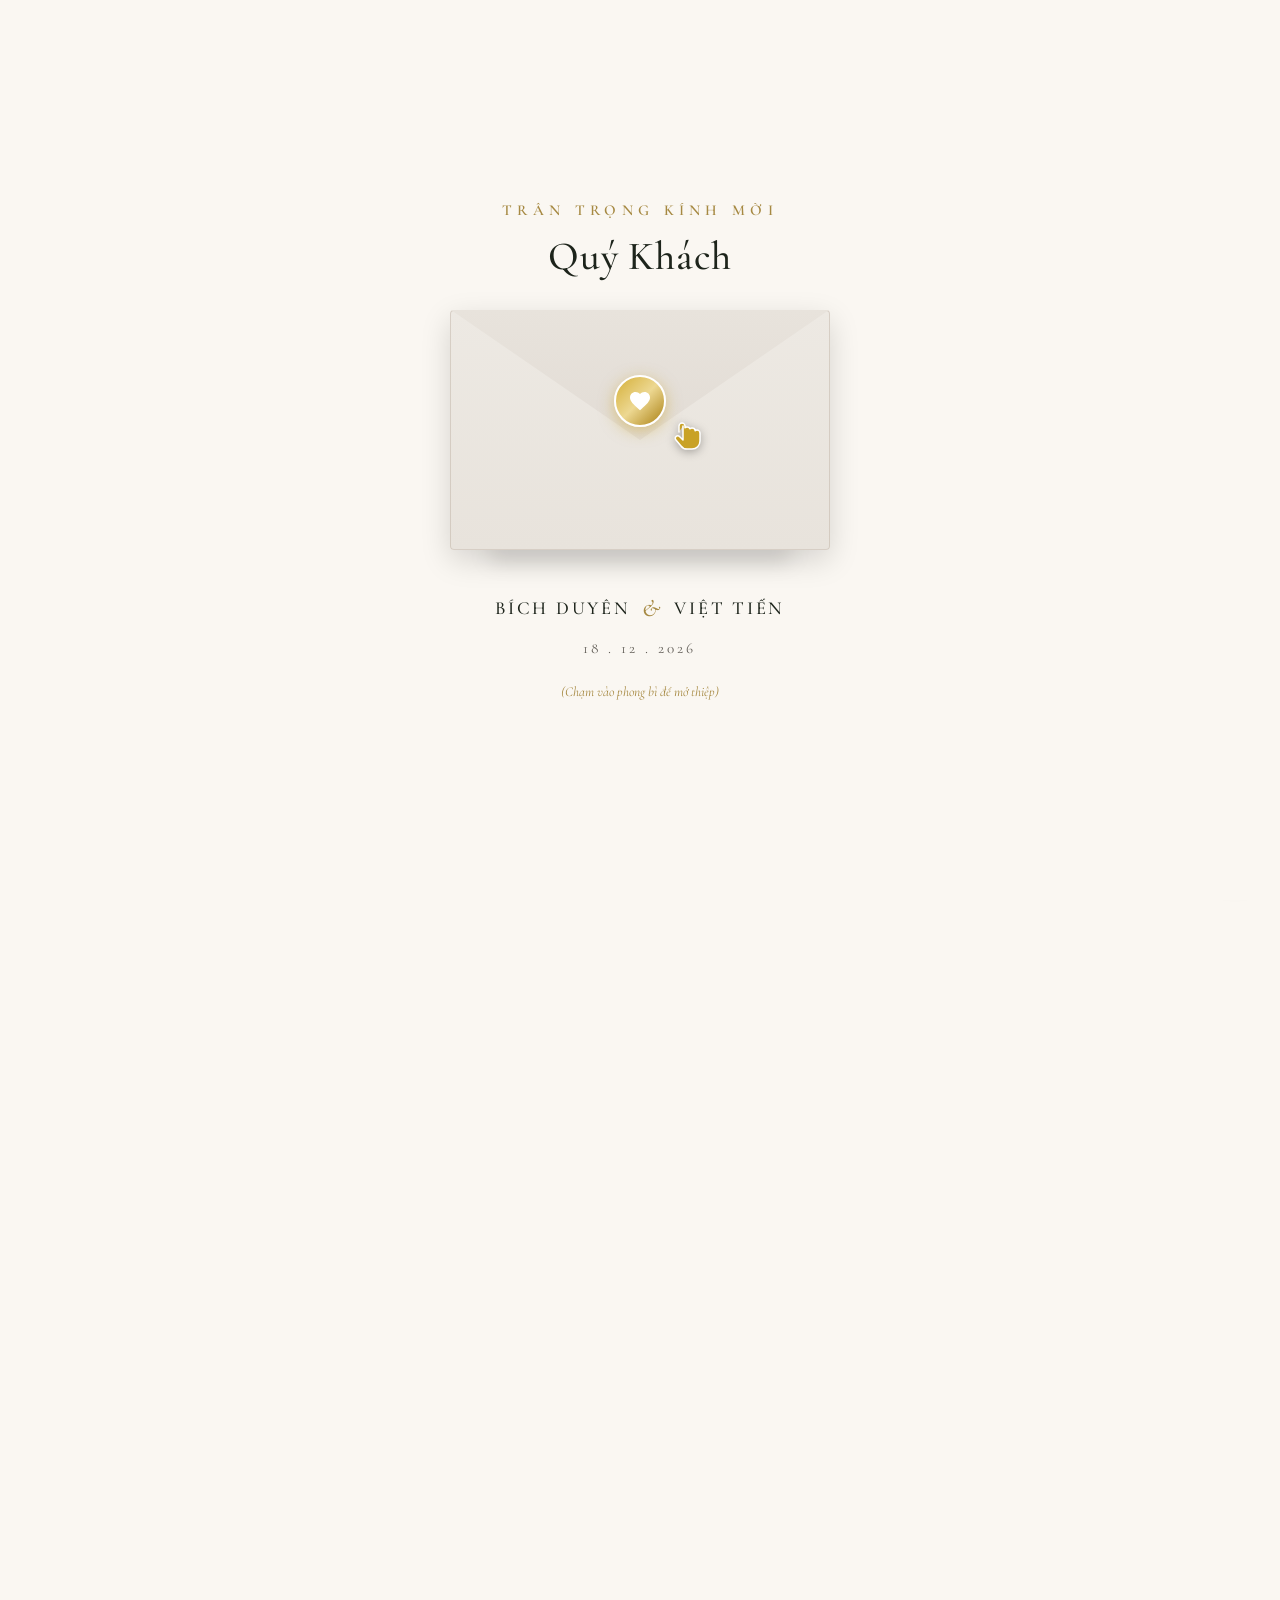
==== index.html @ edbcb8e2 "update info" ====
<!DOCTYPE html>
<html lang="vi">
<head>
  <meta charset="UTF-8" />
  <meta name="viewport" content="width=device-width, initial-scale=1.0, maximum-scale=5.0" />
  <title>Bích Duyên &amp; Việt Tiến - Lễ Thành Hôn</title>
  <meta name="description" content="Trân trọng kính mời quý khách đến chung vui cùng gia đình chúng tôi tại Lễ Thành Hôn của Bích Duyên & Việt Tiến." />
  
  <!-- Open Graph / Facebook / Zalo -->
  <meta property="og:type" content="website" />
  <meta property="og:url" content="https://www.thiep-cuoi-tien-duyen.site/" />
  <meta property="og:title" content="Bích Duyên &amp; Việt Tiến - Lễ Thành Hôn" />
  <meta property="og:description" content="Trân trọng kính mời quý khách đến chung vui cùng Bích Duyên & Việt Tiến vào ngày 18.12.2026 tại Phước Long, Đồng Nai." />
  <meta property="og:image" content="https://www.thiep-cuoi-tien-duyen.site/image/og-share.jpg?v=3" />
  <meta property="og:image:secure_url" content="https://www.thiep-cuoi-tien-duyen.site/image/og-share.jpg?v=3" />
  <meta property="og:image:width" content="1200" />
  <meta property="og:image:height" content="630" />
  <meta property="og:image:alt" content="Bích Duyên &amp; Việt Tiến" />

  <!-- Twitter Card -->
  <meta name="twitter:card" content="summary_large_image" />
  <meta name="twitter:title" content="Bích Duyên &amp; Việt Tiến - Lễ Thành Hôn" />
  <meta name="twitter:description" content="Trân trọng kính mời quý khách đến chung vui cùng Bích Duyên & Việt Tiến vào ngày 18.12.2026 tại Phước Long, Đồng Nai." />
  <meta name="twitter:image" content="https://www.thiep-cuoi-tien-duyen.site/image/og-share.jpg?v=3" />

  <!-- Favicon -->
  <link rel="icon" href="data:image/svg+xml,<svg xmlns=%22http://www.w3.org/2000/svg%22 viewBox=%220 0 100 100%22><text y=%22.9em%22 font-size=%2290%22>💛</text></svg>" />

  <!-- CSS Stylesheets -->
  <link rel="stylesheet" href="css/style.css" />
  <link rel="stylesheet" href="css/animations.css" />

  <!-- Canvas Confetti Library for RSVP & Celebrations -->
  <script src="https://cdn.jsdelivr.net/npm/canvas-confetti@1.9.3/dist/confetti.browser.min.js"></script>
</head>
<body class="envelope-locked">

  <!-- HIỆU ỨNG CÁNH HOA & ÁNH KIM RƠI -->
  <canvas id="petals-canvas"></canvas>

  <!-- =========================================================================
       1. MÀN HÌNH MỞ PHONG BÌ 3D (COVER-1 ENVELOPE OPENING OVERLAY)
       ========================================================================= -->
  <div id="envelope-overlay" class="envelope-overlay">
    <div class="envelope-header reveal-item is-revealed">
      <p class="envelope-greeting-tag">TRÂN TRỌNG KÍNH MỜI</p>
      <h1 id="envelope-guest-name" class="envelope-guest-name">bạn Minh Hiếu</h1>
    </div>

    <!-- Bao thư 3D với hiệu ứng lật nắp -->
    <div id="envelope-wrapper" class="envelope-wrapper envelope-container" title="Bấm để mở thiệp">
      <div class="envelope-shadow"></div>
      
      <div class="envelope-box">
        <!-- Nắp phong bì 3D Flap -->
        <div class="envelope-flap-top"></div>
        
        <!-- Con dấu sáp vàng -->
        <div class="envelope-seal">
          <svg viewBox="0 0 24 24">
            <path d="M12 21.35l-1.45-1.32C5.4 15.36 2 12.28 2 8.5 2 5.42 4.42 3 7.5 3c1.74 0 3.41.81 4.5 2.09C13.09 3.81 14.76 3 16.5 3 19.58 3 22 5.42 22 8.5c0 3.78-3.4 6.86-8.55 11.54L12 21.35z"/>
          </svg>
        </div>

        <!-- Bàn tay chỉ dẫn nhấp nháy thu hút bấm mở -->
        <div class="envelope-hand-pointer animate-hand-tap">
          <svg viewBox="0 0 36 36">
            <path d="M13 10V24L9.5 20.5C8.5 19.5 7 19.5 6 20.5C5 21.5 5 23 6 24L11 30C12 31.5 14 33 17 33H22C26.5 33 30 29.5 30 25V17C30 15.5 28.5 14 27 14C26.3 14 25.7 14.3 25.2 14.7C25.1 13.2 23.7 12 22 12C21.2 12 20.5 12.3 20 12.8C19.5 11.8 18.3 11 17 11C16.2 11 15.5 11.3 15 11.8V10C15 8.5 13.5 7 12 7C10.5 7 9 8.5 9 10V16" fill="#c9a227" stroke="#ffffff" stroke-width="1.5" stroke-linecap="round" stroke-linejoin="round"/>
          </svg>
        </div>
      </div>
    </div>

    <div class="envelope-footer reveal-item is-revealed delay-200">
      <div class="envelope-couple-names">
        <span>BÍCH DUYÊN</span>
        <span class="ampersand">&amp;</span>
        <span>VIỆT TIẾN</span>
      </div>
      <div class="envelope-date-box">18 . 12 . 2026</div>
      <p class="envelope-hint-text">(Chạm vào phong bì để mở thiệp)</p>
    </div>
  </div>

  <!-- =========================================================================
       2. THANH ĐIỀU HƯỚNG (NAVIGATION BAR)
       ========================================================================= -->
  <header id="site-header" class="site-header">
    <div class="container nav-container">
      <a href="#" class="nav-logo">D &amp; T</a>
      <ul class="nav-links">
        <li><a href="#story">Câu chuyện</a></li>
        <li><a href="#couple">Cặp đôi</a></li>
        <li><a href="#venues">Lịch trình</a></li>
        <li><a href="#gallery">Album ảnh</a></li>
        <li><a href="#wishes">Gửi lời chúc</a></li>
      </ul>
      <!-- Nút 3 gạch ngang Hamburger trên Mobile -->
      <button id="mobile-menu-toggle" class="mobile-menu-toggle" aria-label="Mở menu">
        <span></span>
        <span></span>
        <span></span>
      </button>
    </div>
  </header>

  <!-- MENU ĐIỀU HƯỚNG TOÀN MÀN HÌNH CHO MOBILE (OFF-CANVAS DRAWER) -->
  <div id="mobile-menu-drawer" class="mobile-menu-drawer">
    <button id="mobile-menu-close" class="mobile-menu-close" aria-label="Đóng menu" onclick="App.closeMobileMenu()">&times;</button>
    <div class="mobile-menu-content">
      <ul class="mobile-menu-nav">
        <li><a href="#story" class="mobile-menu-link" onclick="App.closeMobileMenu()">Câu chuyện</a></li>
        <li><a href="#venues" class="mobile-menu-link" onclick="App.closeMobileMenu()">Lịch trình</a></li>
        <li><a href="#gallery" class="mobile-menu-link" onclick="App.closeMobileMenu()">Album</a></li>
        <li><a href="#wishes" class="mobile-menu-link" onclick="App.closeMobileMenu()">Gửi lời chúc</a></li>
      </ul>
    </div>
  </div>

  <!-- =========================================================================
       3. HERO BANNER (ẢNH BÌA & THÔNG TIN CHÍNH)
       ========================================================================= -->
  <section class="hero-section" style="background-image: url('image/wedding-05.jpg');">
    <div class="hero-overlay"></div>
    <div class="hero-content reveal-item">
      <p class="hero-tagline">CHÚNG TÔI SẼ KẾT HÔN</p>
      <h1 class="hero-couple-name">
        <span class="hero-bride-name">Bích Duyên</span>
        <span class="hero-groom-name"><span class="hero-amp">&amp;</span> Việt Tiến</span>
      </h1>
      <div class="hero-divider-line"></div>
      <div class="hero-wedding-date">18.12.2026</div>
      <p class="hero-location">PHƯỚC LONG, ĐỒNG NAI</p>
      
      <a href="#calendar" class="hero-scroll-btn">
        <span>Cuộn xuống</span>
        <svg width="24" height="24" viewBox="0 0 24 24" fill="none" stroke="currentColor" stroke-width="2">
          <polyline points="6 9 12 15 18 9"></polyline>
        </svg>
      </a>
    </div>
  </section>

  <!-- =========================================================================
       4. SAVE THE DATE & LỊCH CƯỚI (CALENDAR)
       ========================================================================= -->
  <section id="calendar" class="calendar-section section-padding">
    <div class="container">
      <div class="reveal-item">
        <span class="section-tag">SAVE OUR DATE</span>
        <h2 class="section-title">Tháng 12 / 2026</h2>
      </div>

      <div class="calendar-card reveal-item delay-100">
        <div class="calendar-month-header">Tháng Mười Hai 2026</div>
        
        <div class="calendar-grid">
          <div class="calendar-day-head">T2</div>
          <div class="calendar-day-head">T3</div>
          <div class="calendar-day-head">T4</div>
          <div class="calendar-day-head">T5</div>
          <div class="calendar-day-head">T6</div>
          <div class="calendar-day-head">T7</div>
          <div class="calendar-day-head">CN</div>

          <!-- Tháng 12/2026 bắt đầu từ Thứ 3 (offset 1 ngày trống) -->
          <div class="calendar-day empty"></div>
          <div class="calendar-day">1</div>
          <div class="calendar-day">2</div>
          <div class="calendar-day">3</div>
          <div class="calendar-day">4</div>
          <div class="calendar-day">5</div>
          <div class="calendar-day">6</div>

          <div class="calendar-day">7</div>
          <div class="calendar-day">8</div>
          <div class="calendar-day">9</div>
          <div class="calendar-day">10</div>
          <div class="calendar-day">11</div>
          <div class="calendar-day">12</div>
          <div class="calendar-day">13</div>

          <div class="calendar-day">14</div>
          <div class="calendar-day">15</div>
          <div class="calendar-day">16</div>
          <div class="calendar-day">17</div>
          <!-- Ngày 18: Ngày cưới trọng đại -->
          <div class="calendar-day wedding-day">18</div>
          <div class="calendar-day">19</div>
          <div class="calendar-day">20</div>

          <div class="calendar-day">21</div>
          <div class="calendar-day">22</div>
          <div class="calendar-day">23</div>
          <div class="calendar-day">24</div>
          <div class="calendar-day">25</div>
          <div class="calendar-day">26</div>
          <div class="calendar-day">27</div>

          <div class="calendar-day">28</div>
          <div class="calendar-day">29</div>
          <div class="calendar-day">30</div>
          <div class="calendar-day">31</div>
          <div class="calendar-day empty"></div>
          <div class="calendar-day empty"></div>
          <div class="calendar-day empty"></div>
        </div>

        <button id="btn-add-calendar" class="btn-add-calendar">
          <svg width="18" height="18" viewBox="0 0 24 24" fill="none" stroke="currentColor" stroke-width="2">
            <rect x="3" y="4" width="18" height="18" rx="2" ry="2"></rect>
            <line x1="16" y1="2" x2="16" y2="6"></line>
            <line x1="8" y1="2" x2="8" y2="6"></line>
            <line x1="3" y1="10" x2="21" y2="10"></line>
            <line x1="12" y1="14" x2="12" y2="18"></line>
            <line x1="10" y1="16" x2="14" y2="16"></line>
          </svg>
          Thêm vào Google Calendar
        </button>
      </div>
    </div>
  </section>

  <!-- =========================================================================
       5. HÀNH TRÌNH TÌNH YÊU (LOVE STORY)
       ========================================================================= -->
  <section id="story" class="story-section section-padding">
    <div class="container">
      <div class="reveal-item" style="text-align: center; margin-bottom: 3.5rem;">
        <span class="section-tag">CÂU CHUYỆN CỦA CHÚNG TÔI</span>
        <h2 class="section-title">Hành Trình Tình Yêu</h2>
      </div>

      <div class="story-grid">
        <div class="story-image-wrap reveal-item">
          <img decoding="async" src="image/wedding-03.jpg" alt="Hành trình tình yêu" loading="lazy" />
          <div class="story-border-decor"></div>
        </div>

        <div class="timeline-list reveal-item delay-200">
          <div class="timeline-item">
            <div class="timeline-year">2021</div>
            <h3 class="timeline-title">Lần Đầu Gặp Gỡ</h3>
            <p class="timeline-desc">Định mệnh đã đưa chúng mình gặp nhau vào một ngày thu đẹp trời. Ánh mắt đầu tiên ấy đã trở thành khởi đầu cho một hành trình kỳ diệu.</p>
          </div>

          <div class="timeline-item">
            <div class="timeline-year">2023</div>
            <h3 class="timeline-title">Lời Tỏ Tình</h3>
            <p class="timeline-desc">Sau những ngày tháng cùng sẻ chia bao niềm vui nỗi buồn, cái nắm tay ngập ngừng dưới ánh hoàng hôn đã gắn kết hai trái tim thành một.</p>
          </div>

          <div class="timeline-item">
            <div class="timeline-year">2025</div>
            <h3 class="timeline-title">Lời Cầu Hôn</h3>
            <p class="timeline-desc">Khoảnh khắc chiếc nhẫn trao tay cùng lời hứa đồng hành trọn đời. Chúng mình đã sẵn sàng cho chương mới tuyệt vời nhất.</p>
          </div>
        </div>
      </div>
    </div>
  </section>

  <!-- =========================================================================
       6. ĐÔI NÉT VỀ CHÚNG TÔI (COUPLE PROFILE & THÔNG TIN HAI HỌ)
       ========================================================================= -->
  <section id="couple" class="couple-section section-padding">
    <div class="container">
      <div class="reveal-item" style="margin-bottom: 2.5rem;">
        <span class="section-tag">THÔNG TIN THÀNH HÔN</span>
        <h2 class="section-title">Hai Bên Gia Đình &amp; Cặp Đôi</h2>
      </div>

      <!-- KHUNG THÔNG TIN HAI BÊN GIA ĐÌNH (NHÀ GÁI & NHÀ TRAI) -->
      <div class="family-heritage-card reveal-item">
        <div class="family-badge-header">THÔNG TIN ĐẶT THIỆP CƯỚI BÊN NHÀ GÁI</div>

        <div class="family-grid">
          <!-- NHÀ GÁI -->
          <div class="family-column">
            <h4 class="family-side-title">NHÀ GÁI</h4>
            <div class="family-parents">
              <p><strong class="label">ÔNG :</strong> <span class="parent-name">Phêrô Nguyễn Tri Quân</span></p>
              <p><strong class="label">BÀ :</strong> <span class="parent-name">Phan Thị Mỹ</span></p>
            </div>
            <div class="family-address">
              <strong>ĐC:</strong> Tổ 2, Khu Phố 3, Long Thủy, Phước Long, Đồng Nai
            </div>
          </div>

          <!-- PHÂN CÁCH TRUNG TÂM -->
          <div class="family-divider-col">
            <span class="family-icon">⚜️</span>
            <div class="family-line-v"></div>
          </div>

          <!-- NHÀ TRAI -->
          <div class="family-column">
            <h4 class="family-side-title">NHÀ TRAI</h4>
            <div class="family-parents">
              <p><strong class="label">ÔNG :</strong> <span class="parent-name">Phêrô Lê Quốc Việt</span></p>
              <p><strong class="label">BÀ :</strong> <span class="parent-name">Maria Lê Thị Bích Ngọc</span></p>
            </div>
            <div class="family-address">
              <strong>ĐC:</strong> 281 Quốc Lộ 57B, Lộc Thuận, Vĩnh Long
            </div>
          </div>
        </div>

        <!-- DÒNG THÔNG BÁO BÁO TIN LỄ VU QUY -->
        <div class="family-notice-banner">
          Trân trọng báo tin lễ <strong>Vu Quy</strong> của con chúng tôi:
        </div>
      </div>

      <!-- DANH TÍNH CÔ DÂU & CHÚ RỂ -->
      <div class="couple-grid">
        <!-- Cô dâu -->
        <div class="couple-card reveal-item">
          <div class="couple-avatar-wrap">
            <img decoding="async" src="image/wedding-02.jpg" alt="Cô dâu Isave Nguyễn Thị Bích Duyên" loading="lazy" />
          </div>
          <div class="couple-role-tag">TÊN CÔ DÂU</div>
          <h3 class="couple-name">ISAVE NGUYỄN THỊ BÍCH DUYÊN</h3>
          <div class="couple-rank">Trưởng Nữ</div>
          <div class="couple-parents">
            <p>Ái nữ của Ông <strong>Phêrô Nguyễn Tri Quân</strong></p>
            <p>và Bà <strong>Phan Thị Mỹ</strong></p>
          </div>
        </div>

        <!-- Chú rể -->
        <div class="couple-card reveal-item delay-200">
          <div class="couple-avatar-wrap">
            <img decoding="async" src="image/wedding-01.jpg" alt="Chú rể Antôn Lê Việt Tiến" loading="lazy" />
          </div>
          <div class="couple-role-tag">TÊN CHÚ RỂ</div>
          <h3 class="couple-name">ANTÔN LÊ VIỆT TIẾN</h3>
          <div class="couple-rank">Thứ Nam</div>
          <div class="couple-parents">
            <p>Quý nam của Ông <strong>Phêrô Lê Quốc Việt</strong></p>
            <p>và Bà <strong>Maria Lê Thị Bích Ngọc</strong></p>
          </div>
        </div>
      </div>

      <!-- Đường kẻ chia đôi với biểu tượng trái tim -->
      <div class="couple-bottom-divider reveal-item delay-300">
        <div class="divider-line"></div>
        <span class="divider-heart">💛</span>
        <div class="divider-line"></div>
      </div>
    </div>
  </section>

  <!-- =========================================================================
       7. LỊCH TRÌNH SỰ KIỆN & ĐỊA ĐIỂM (VENUES)
       ========================================================================= -->
  <section id="venues" class="venues-section section-padding">
    <div class="container">
      <div class="reveal-item" style="text-align: center; margin-bottom: 3.5rem;">
        <span class="section-tag">LỊCH TRÌNH</span>
        <h2 class="section-title">Ngày Trọng Đại</h2>
      </div>

      <div class="venues-grid">
        <!-- Sự kiện 1: Lễ Vu Quy -->
        <div class="venue-card reveal-item">
          <div class="venue-image-wrap">
            <img decoding="async" src="image/wedding-04.jpg" alt="Lễ Vu Quy" loading="lazy" />
            <div class="venue-icon-badge">🏠</div>
          </div>
          <div class="venue-content">
            <h3 class="venue-title">Lễ Vu Quy</h3>
            <div class="venue-detail-item">
              <span class="icon">⏰</span>
              <div>
                <strong>Thời gian:</strong> 09:00 - 10:30 (18.12.2026)
              </div>
            </div>
            <div class="venue-detail-item">
              <span class="icon">📍</span>
              <div>
                <strong>Địa điểm:</strong> Tư gia Nhà Gái
                <p class="text-muted" style="font-size: 0.85rem; margin-top: 2px;">Tổ 2, Khu Phố 3, Long Thủy, Phước Long, Đồng Nai</p>
              </div>
            </div>
            <a href="https://maps.google.com/?q=Long+Th%E1%BB%A7y%2C+Ph%C6%B0%E1%BB%9Bc+Long%2C+%C4%90%E1%BB%93ng+Nai" target="_blank" rel="noopener noreferrer" class="btn-map">
              <svg width="18" height="18" viewBox="0 0 24 24" fill="none" stroke="currentColor" stroke-width="2">
                <polygon points="1 6 1 22 8 18 16 22 23 18 23 2 16 6 8 2 1 6"></polygon>
                <line x1="8" y1="2" x2="8" y2="18"></line>
                <line x1="16" y1="6" x2="16" y2="22"></line>
              </svg>
              Xem Chỉ Đường Google Maps
            </a>
          </div>
        </div>

        <!-- Sự kiện 2: Tiệc Cưới -->
        <div class="venue-card reveal-item delay-200">
          <div class="venue-image-wrap">
            <img decoding="async" src="image/wedding-05.jpg" alt="Tiệc Cưới" loading="lazy" />
            <div class="venue-icon-badge">💒</div>
          </div>
          <div class="venue-content">
            <h3 class="venue-title">Tiệc Cưới</h3>
            <div class="venue-detail-item">
              <span class="icon">⏰</span>
              <div>
                <strong>Thời gian:</strong> 11:00 - 14:00 (18.12.2026)
              </div>
            </div>
            <div class="venue-detail-item">
              <span class="icon">📍</span>
              <div>
                <strong>Địa điểm:</strong> Trung Tâm Tiệc Cưới
                <p class="text-muted" style="font-size: 0.85rem; margin-top: 2px;">Phước Long, Đồng Nai</p>
              </div>
            </div>
            <a href="https://maps.google.com/?q=Ph%C6%B0%E1%BB%9Bc+Long%2C+%C4%90%E1%BB%93ng+Nai" target="_blank" rel="noopener noreferrer" class="btn-map">
              <svg width="18" height="18" viewBox="0 0 24 24" fill="none" stroke="currentColor" stroke-width="2">
                <polygon points="1 6 1 22 8 18 16 22 23 18 23 2 16 6 8 2 1 6"></polygon>
                <line x1="8" y1="2" x2="8" y2="18"></line>
                <line x1="16" y1="6" x2="16" y2="22"></line>
              </svg>
              Xem Chỉ Đường Google Maps
            </a>
          </div>
        </div>
      </div>

      <!-- Dress Code -->
      <div class="dress-code-box reveal-item">
        <span class="section-tag">DRESS CODE</span>
        <h4 style="font-family: var(--font-serif); font-size: 1.25rem; margin-bottom: 0.5rem;">Trang Phục Gợi Ý</h4>
        <p class="text-secondary" style="font-size: 0.9rem;">Khách mời vui lòng mặc trang phục theo tông màu để bức ảnh kỷ niệm thêm phần hài hòa.</p>
        <div class="dress-colors-wrap">
          <div class="dress-color-item">
            <div class="color-circle bordered" style="background-color: #ffffff;"></div>
            <span class="color-label">Trắng</span>
          </div>
          <div class="dress-color-item">
            <div class="color-circle" style="background-color: #77DD77;"></div>
            <span class="color-label">Xanh Sage</span>
          </div>
          <div class="dress-color-item">
            <div class="color-circle" style="background-color: #f3e8dc;"></div>
            <span class="color-label">Be Nhạt</span>
          </div>
        </div>
      </div>
    </div>
  </section>

  <!-- =========================================================================
       8. ALBUM ẢNH CƯỚI (LOOKBOOK EDITORIAL GALLERY & LIGHTBOX)
       ========================================================================= -->
  <section id="gallery" class="gallery-section section-padding">
    <div class="container">
      <div class="reveal-item" style="margin-bottom: 2rem;">
        <span class="section-tag">KHOẢNH KHẮC NGỌT NGÀO</span>
        <h2 class="section-title">Album Ảnh Cưới</h2>
      </div>

      <!-- KHUNG ẢNH LỚN TỰ CHUYỂN CẢNH (HERO LANDSCAPE CAROUSEL) -->
      <div class="gallery-hero-carousel reveal-item" onclick="GalleryController.openLightbox(0)" title="Bấm để xem ảnh phóng to toàn màn hình">
        <div class="carousel-slide active">
          <img decoding="async" src="image/wedding-05.jpg" alt="Khoảnh khắc hạnh phúc" />
          <div class="carousel-overlay"></div>
        </div>
        <div class="carousel-slide">
          <img decoding="async" src="image/wedding-10.jpg" alt="Ngoại cảnh lãng mạn 2" />
          <div class="carousel-overlay"></div>
        </div>
        <div class="carousel-slide">
          <img decoding="async" src="image/wedding-11.jpg" alt="Hoàng hôn lãng mạn" />
          <div class="carousel-overlay"></div>
        </div>
        <div class="carousel-slide">
          <img decoding="async" src="image/wedding-12.jpg" alt="Chặng đường chung bước" />
          <div class="carousel-overlay"></div>
        </div>
        <div class="carousel-slide">
          <img decoding="async" src="image/wedding-13.jpg" alt="Ánh nắng ban mai" />
          <div class="carousel-overlay"></div>
        </div>

        <div id="carousel-dots" class="carousel-dots"></div>
        <div class="carousel-badge">
          <svg width="14" height="14" viewBox="0 0 24 24" fill="none" stroke="currentColor" stroke-width="2">
            <circle cx="11" cy="11" r="8"></circle>
            <line x1="21" y1="21" x2="16.65" y2="16.65"></line>
            <line x1="11" y1="8" x2="11" y2="14"></line>
            <line x1="8" y1="11" x2="14" y2="11"></line>
          </svg>
          <span>Xem Toàn Màn Hình</span>
        </div>
      </div>

      <!-- LƯỚI ẢNH CHÂN DUNG NGHỆ THUẬT (PORTRAIT GRID) -->
      <div id="gallery-grid" class="gallery-grid">
        <div class="gallery-item reveal-item is-revealed" onclick="GalleryController.openLightbox(0)">
          <img decoding="async" src="image/wedding-05.jpg" alt="Cùng nhìn về tương lai" loading="lazy" />
          <div class="gallery-item-overlay"><div class="gallery-zoom-icon"><svg width="20" height="20" viewBox="0 0 24 24" fill="none" stroke="currentColor" stroke-width="2"><circle cx="11" cy="11" r="8"></circle><line x1="21" y1="21" x2="16.65" y2="16.65"></line><line x1="11" y1="8" x2="11" y2="14"></line><line x1="8" y1="11" x2="14" y2="11"></line></svg></div></div>
        </div>
        <div class="gallery-item reveal-item is-revealed" onclick="GalleryController.openLightbox(1)">
          <img decoding="async" src="image/wedding-02.jpg" alt="Ánh mắt trao nhau" loading="lazy" />
          <div class="gallery-item-overlay"><div class="gallery-zoom-icon"><svg width="20" height="20" viewBox="0 0 24 24" fill="none" stroke="currentColor" stroke-width="2"><circle cx="11" cy="11" r="8"></circle><line x1="21" y1="21" x2="16.65" y2="16.65"></line><line x1="11" y1="8" x2="11" y2="14"></line><line x1="8" y1="11" x2="14" y2="11"></line></svg></div></div>
        </div>
        <div class="gallery-item reveal-item is-revealed" onclick="GalleryController.openLightbox(2)">
          <img decoding="async" src="image/wedding-03.jpg" alt="Tình yêu thuần khiết" loading="lazy" />
          <div class="gallery-item-overlay"><div class="gallery-zoom-icon"><svg width="20" height="20" viewBox="0 0 24 24" fill="none" stroke="currentColor" stroke-width="2"><circle cx="11" cy="11" r="8"></circle><line x1="21" y1="21" x2="16.65" y2="16.65"></line><line x1="11" y1="8" x2="11" y2="14"></line><line x1="8" y1="11" x2="14" y2="11"></line></svg></div></div>
        </div>
        <div class="gallery-item reveal-item is-revealed" onclick="GalleryController.openLightbox(3)">
          <img decoding="async" src="image/wedding-04.jpg" alt="Bên nhau bình yên" loading="lazy" />
          <div class="gallery-item-overlay"><div class="gallery-zoom-icon"><svg width="20" height="20" viewBox="0 0 24 24" fill="none" stroke="currentColor" stroke-width="2"><circle cx="11" cy="11" r="8"></circle><line x1="21" y1="21" x2="16.65" y2="16.65"></line><line x1="11" y1="8" x2="11" y2="14"></line><line x1="8" y1="11" x2="14" y2="11"></line></svg></div></div>
        </div>
        <div class="gallery-item reveal-item is-revealed" onclick="GalleryController.openLightbox(4)">
          <img decoding="async" src="image/wedding-01.jpg" alt="Nụ cười rạng rỡ" loading="lazy" />
          <div class="gallery-item-overlay"><div class="gallery-zoom-icon"><svg width="20" height="20" viewBox="0 0 24 24" fill="none" stroke="currentColor" stroke-width="2"><circle cx="11" cy="11" r="8"></circle><line x1="21" y1="21" x2="16.65" y2="16.65"></line><line x1="11" y1="8" x2="11" y2="14"></line><line x1="8" y1="11" x2="14" y2="11"></line></svg></div></div>
        </div>
        <div class="gallery-item reveal-item is-revealed" onclick="GalleryController.openLightbox(5)">
          <img decoding="async" src="image/wedding-06.jpg" alt="Khoảnh khắc hạnh phúc" loading="lazy" />
          <div class="gallery-item-overlay"><div class="gallery-zoom-icon"><svg width="20" height="20" viewBox="0 0 24 24" fill="none" stroke="currentColor" stroke-width="2"><circle cx="11" cy="11" r="8"></circle><line x1="21" y1="21" x2="16.65" y2="16.65"></line><line x1="11" y1="8" x2="11" y2="14"></line><line x1="8" y1="11" x2="14" y2="11"></line></svg></div></div>
        </div>
      </div>

      <!-- =========================================================================
           BỐ CỤC TẠP CHÍ FOREVER LOVE (MAGAZINE EDITORIAL COLLAGE)
           ========================================================================= -->
      <div class="magazine-collage-wrap reveal-item">
        <div class="magazine-grid-layout">
          <!-- Cột trái: FOREVER LOVE + 3 ảnh nghệ thuật + Trích dẫn -->
          <div class="magazine-left-col">
            <div class="magazine-subgrid">
              <!-- Nhánh 1: Title + 1 ảnh dọc -->
              <div style="display: flex; flex-direction: column; justify-content: flex-end;">
                <div class="forever-love-header">
                  <h3 class="forever-love-title">FOREVER LOVE</h3>
                </div>
                <div class="magazine-photo-tall" onclick="GalleryController.openLightbox(6)" title="Phóng to ảnh">
                  <img decoding="async" src="image/wedding-07.jpg" alt="Forever Love" loading="lazy" />
                </div>
              </div>

              <!-- Nhánh 2: 2 ảnh vuông xếp chồng -->
              <div class="magazine-stacked-col">
                <div class="magazine-photo-stacked" onclick="GalleryController.openLightbox(7)" title="Phóng to ảnh">
                  <img decoding="async" src="image/wedding-08.jpg" alt="Khoảnh khắc thanh lịch" loading="lazy" />
                </div>
                <div class="magazine-photo-stacked" onclick="GalleryController.openLightbox(8)" title="Phóng to ảnh">
                  <img decoding="async" src="image/wedding-09.jpg" alt="Khoảnh khắc ngọt ngào" loading="lazy" />
                </div>
              </div>
            </div>

            <!-- Câu trích dẫn tình yêu -->
            <p class="forever-love-quote">"It only takes a second to say I love you, but it will take a lifetime to show you how much"</p>
          </div>

          <!-- Cột phải: 1 ảnh lớn toàn cảnh -->
          <div class="magazine-hero-photo" onclick="GalleryController.openLightbox(13)" title="Phóng to ảnh">
            <img decoding="async" src="image/wedding-14.jpg" alt="Wedding Portrait" loading="lazy" />
          </div>
        </div>
      </div>

      <!-- =========================================================================
           KHUNG POSTER TẠP CHÍ (LOVE WHISPERS THROUGH THE LEAVES)
           ========================================================================= -->
      <div class="magazine-card-poster reveal-item delay-100">
        <div class="poster-photos-grid">
          <div class="poster-photo-item" onclick="GalleryController.openLightbox(14)">
            <img decoding="async" src="image/wedding-15.jpg" alt="Love Whispers 1" loading="lazy" />
          </div>
          <div class="poster-photo-item" onclick="GalleryController.openLightbox(15)">
            <img decoding="async" src="image/wedding-16.jpg" alt="Love Whispers 2" loading="lazy" />
          </div>
        </div>
        <div class="love-whispers-text">
          <h4 class="love-whispers-title">LOVE WHISPERS<br/>THROUGH THE LEAVES</h4>
          <p class="love-whispers-sub">In the quiet of the garden, love whispers through the leaves</p>
        </div>
      </div>

      <!-- NÚT XEM TẤT CẢ ALBUM ẢNH CƯỚI -->
      <div class="gallery-view-all-wrap reveal-item delay-100">
        <button type="button" id="btn-view-all-gallery" class="btn-view-all-gallery" onclick="GalleryController.openViewAllModal()" title="Xem trọn bộ album ảnh cưới">
          <svg width="20" height="20" viewBox="0 0 24 24" fill="none" stroke="currentColor" stroke-width="2">
            <rect x="3" y="3" width="18" height="18" rx="2" ry="2"></rect>
            <circle cx="8.5" cy="8.5" r="1.5"></circle>
            <polyline points="21 15 16 10 5 21"></polyline>
          </svg>
          <span>XEM TẤT CẢ (18 ẢNH)</span>
        </button>
      </div>
    </div>
  </section>

  <!-- MODAL XEM TẤT CẢ ẢNH CƯỚI (ALL PHOTOS GRID MODAL) -->
  <div id="gallery-all-modal" class="gallery-all-modal">
    <div class="gallery-all-header">
      <div class="gallery-all-title">Album Ảnh Cưới (18 Ảnh)</div>
      <button id="gallery-all-close" class="gallery-all-close" onclick="GalleryController.closeViewAllModal()" aria-label="Đóng">&times;</button>
    </div>
    <div class="gallery-all-body">
      <div id="gallery-all-grid" class="gallery-all-grid">
        <!-- Render động 18 ảnh cưới qua JS -->
      </div>
    </div>
  </div>

  <!-- TRÌNH XEM ẢNH TOÀN MÀN HÌNH (FULLSCREEN LIGHTBOX MODAL) -->
  <div id="lightbox-modal" class="lightbox-modal">
    <div id="lightbox-counter" class="lightbox-counter">( 1 / 18 )</div>
    <button id="lightbox-close" class="lightbox-btn lightbox-close" aria-label="Đóng">&times;</button>
    <button id="lightbox-prev" class="lightbox-btn lightbox-prev" aria-label="Ảnh trước">&#10094;</button>
    <button id="lightbox-next" class="lightbox-btn lightbox-next" aria-label="Ảnh sau">&#10095;</button>
    
    <div class="lightbox-img-wrap">
      <img decoding="async" id="lightbox-img" src="" alt="Phóng to ảnh cưới" />
      <div id="lightbox-caption" class="lightbox-caption"></div>
    </div>
  </div>

  <!-- =========================================================================
       10. NHẮN GỬI YÊU THƯƠNG & XÁC NHẬN THAM DỰ (WISHES & RSVP)
       ========================================================================= -->
  <section id="wishes" class="wishes-section section-padding">
    <div class="container">
      <div class="wishes-header reveal-item">
        <h2 class="section-title">Nhắn Gửi Yêu Thương</h2>
        <p class="wishes-subtitle">Mỗi lời chúc của Quý khách đều là niềm hạnh phúc cho gia đình chúng tôi.</p>
      </div>

      <!-- Khung Form Gửi Lời Chúc Chuẩn Mẫu -->
      <div class="wishes-unified-card reveal-item">
        <form id="wish-form">
          <!-- 1. Lời chúc kèm nút chèn biểu tượng cảm xúc Emoji -->
          <div class="form-group">
            <div class="form-label-row">
              <label for="wish-message" class="form-label" style="margin-bottom: 0;">Lời Chúc</label>
              <button type="button" id="emoji-picker-btn" class="emoji-toggle-btn" title="Chọn biểu tượng cảm xúc">
                <span>😊 Chèn icon</span>
                <svg width="12" height="12" viewBox="0 0 24 24" fill="none" stroke="currentColor" stroke-width="2.5"><polyline points="6 9 12 15 18 9"></polyline></svg>
              </button>
            </div>
            
            <div class="textarea-relative-wrap">
              <textarea id="wish-message" placeholder="Viết vài lời chúc thật dễ thương cho cô dâu, chú rể..." required></textarea>
            </div>

            <!-- Khay icon Emoji trượt mở thông minh (100% không tràn mép, chuẩn mọi thiết bị) -->
            <div id="emoji-popover" class="emoji-drawer">
              <div class="emoji-drawer-header">
                <span class="emoji-drawer-title">Biểu tượng chúc mừng cưới</span>
                <span class="emoji-drawer-hint">Chạm để chèn nhanh</span>
              </div>
              <div class="emoji-grid">
                <span class="emoji-item" title="Trái tim vàng">💛</span>
                <span class="emoji-item" title="Bó hoa">💐</span>
                <span class="emoji-item" title="Nâng ly chúc mừng">🥂</span>
                <span class="emoji-item" title="Pháo giấy">🎉</span>
                <span class="emoji-item" title="Nhẫn cưới">💍</span>
                <span class="emoji-item" title="Cô dâu">👰</span>
                <span class="emoji-item" title="Chú rể">🤵</span>
                <span class="emoji-item" title="Lấp lánh">✨</span>
                <span class="emoji-item" title="Thư tình">💌</span>
                <span class="emoji-item" title="Yêu thương">🥰</span>
                <span class="emoji-item" title="Vỗ tay">👏</span>
                <span class="emoji-item" title="Hoa hồng">🌹</span>
                <span class="emoji-item" title="Trái tim lấp lánh">💖</span>
                <span class="emoji-item" title="Pháo hoa">🎊</span>
                <span class="emoji-item" title="Ăn mừng">🥳</span>
                <span class="emoji-item" title="Cặp đôi">💑</span>
                <span class="emoji-item" title="Hạnh phúc">❤️</span>
                <span class="emoji-item" title="Ngọt ngào">😘</span>
                <span class="emoji-item" title="Sâm panh">🍾</span>
                <span class="emoji-item" title="Tỏa sáng">🌟</span>
              </div>
            </div>
          </div>

          <!-- 2. Tên của bạn -->
          <div class="form-group">
            <label for="wish-name" class="form-label">Tên của bạn</label>
            <input type="text" id="wish-name" class="form-input" placeholder="Nguyễn Văn A" required />
          </div>

          <!-- 3. Biệt danh -->
          <div class="form-group">
            <label for="wish-relation" class="form-label">Biệt danh</label>
            <input type="text" id="wish-relation" class="form-input" placeholder="VD: Bạn cấp 3 của cô dâu, Bạn đồng nghiệp của chú rể ..." />
          </div>

          <!-- 4. Row: Bạn có thể tham dự không? & Số người tham dự -->
          <div class="form-row-2col">
            <div class="form-group">
              <label for="wish-attending" class="form-label">Bạn có thể tham dự không?</label>
              <select id="wish-attending" class="custom-select-styled">
                <option value="" disabled>-- Chọn câu trả lời --</option>
                <option value="yes" selected>✨ Chắc chắn rồi, mình sẽ đến</option>
                <option value="maybe">🤍 Mình sẽ cố gắng sắp xếp</option>
                <option value="no">💌 Rất tiếc mình không thể tham dự</option>
              </select>
            </div>

            <div class="form-group">
              <label for="wish-guests" class="form-label">Số người tham dự</label>
              <select id="wish-guests" class="custom-select-styled">
                <option value="" disabled>-- Số người --</option>
                <option value="1" selected>1 người</option>
                <option value="2">2 người</option>
                <option value="3">3 người</option>
                <option value="4+">4+ người</option>
              </select>
            </div>
          </div>

          <!-- 5. Bạn là khách của ai? (Bộ 3 ảnh Cô dâu, Chú rể, Cả hai) -->
          <div class="guest-side-photo-group">
            <div class="guest-side-card" data-value="Cô dâu">
              <img decoding="async" src="image/wedding-02.jpg" alt="Cô dâu Bích Duyên" />
              <div class="guest-side-overlay"></div>
              <span class="guest-side-label">Cô dâu</span>
            </div>
            <div class="guest-side-card" data-value="Chú rể">
              <img decoding="async" src="image/wedding-01.jpg" alt="Chú rể Việt Tiến" />
              <div class="guest-side-overlay"></div>
              <span class="guest-side-label">Chú rể</span>
            </div>
            <div class="guest-side-card active" data-value="Cả hai">
              <img decoding="async" src="image/wedding-03.jpg" alt="Cả hai" />
              <div class="guest-side-overlay"></div>
              <span class="guest-side-label">Cả hai</span>
            </div>
            <input type="hidden" id="wish-side" value="Cả hai" />
          </div>

          <!-- Nút Gửi Lời Chúc -->
          <button type="submit" class="btn-submit-wishes">
            <svg width="18" height="18" viewBox="0 0 24 24" fill="none" stroke="currentColor" stroke-width="2">
              <line x1="22" y1="2" x2="11" y2="13"></line>
              <polygon points="22 2 15 22 11 13 2 9 22 2"></polygon>
            </svg>
            <span>GỬI LỜI CHÚC</span>
          </button>
        </form>
      </div>

      <!-- Danh sách lời chúc từ khách quý (Wishes Feed) -->
      <div class="wishes-feed-wrapper reveal-item delay-100">
        <h3 class="wishes-feed-title">Lời Chúc Từ Khách Quý</h3>
        <div id="wishes-feed" class="wishes-feed">
          <div class="wish-card">
            <div class="wish-header">
              <div class="wish-author-info">
                <div class="wish-avatar">M</div>
                <div>
                  <div class="wish-author-name">Minh Hiếu</div>
                  <div class="wish-relation">Bạn thân • Cả hai</div>
                </div>
              </div>
              <div class="wish-time">20:15 - 23/08/2026</div>
            </div>
            <div class="wish-text">Chúc hai bạn trăm năm hạnh phúc, đầu bạc răng long, sớm sinh quý tử nhé! Rất háo hức chờ đến ngày cưới!</div>
            <div class="wish-actions">
              <button class="btn-like-wish liked">
                <svg width="16" height="16" viewBox="0 0 24 24" fill="currentColor"><path d="M12 21.35l-1.45-1.32C5.4 15.36 2 12.28 2 8.5 2 5.42 4.42 3 7.5 3c1.74 0 3.41.81 4.5 2.09C13.09 3.81 14.76 3 16.5 3 19.58 3 22 5.42 22 8.5c0 3.78-3.4 6.86-8.55 11.54L12 21.35z"/></svg>
                <span class="like-count">12</span>
              </button>
            </div>
          </div>

          <div class="wish-card">
            <div class="wish-header">
              <div class="wish-author-info">
                <div class="wish-avatar">T</div>
                <div>
                  <div class="wish-author-name">Thanh Trúc</div>
                  <div class="wish-relation">Bạn cô dâu • Cô dâu</div>
                </div>
              </div>
              <div class="wish-time">18:30 - 23/08/2026</div>
            </div>
            <div class="wish-text">Chúc mừng cô dâu xinh đẹp nhất trần đời! Chúc hai vợ chồng luôn ngọt ngào và hạnh phúc như ngày đầu tiên!</div>
            <div class="wish-actions">
              <button class="btn-like-wish">
                <svg width="16" height="16" viewBox="0 0 24 24" fill="currentColor"><path d="M12 21.35l-1.45-1.32C5.4 15.36 2 12.28 2 8.5 2 5.42 4.42 3 7.5 3c1.74 0 3.41.81 4.5 2.09C13.09 3.81 14.76 3 16.5 3 19.58 3 22 5.42 22 8.5c0 3.78-3.4 6.86-8.55 11.54L12 21.35z"/></svg>
                <span class="like-count">8</span>
              </button>
            </div>
          </div>

          <div class="wish-card">
            <div class="wish-header">
              <div class="wish-author-info">
                <div class="wish-avatar">T</div>
                <div>
                  <div class="wish-author-name">Tuấn Anh</div>
                  <div class="wish-relation">Đồng nghiệp chú rể • Chú rể</div>
                </div>
              </div>
              <div class="wish-time">15:45 - 23/08/2026</div>
            </div>
            <div class="wish-text">Chúc mừng người anh em đã tìm được một nửa hoàn hảo. Chúc hai bạn một đời an yên và thịnh vượng!</div>
            <div class="wish-actions">
              <button class="btn-like-wish">
                <svg width="16" height="16" viewBox="0 0 24 24" fill="currentColor"><path d="M12 21.35l-1.45-1.32C5.4 15.36 2 12.28 2 8.5 2 5.42 4.42 3 7.5 3c1.74 0 3.41.81 4.5 2.09C13.09 3.81 14.76 3 16.5 3 19.58 3 22 5.42 22 8.5c0 3.78-3.4 6.86-8.55 11.54L12 21.35z"/></svg>
                <span class="like-count">15</span>
              </button>
            </div>
          </div>
        </div>
      </div>
    </div>
  </section>

  <!-- =========================================================================
       12. HỘP MỪNG CƯỚI (LUCKY MONEY / GIFT BOX)
       ========================================================================= -->
  <section class="gift-section section-padding">
    <div class="container">
      <div class="reveal-item">
        <span class="section-tag">MỪNG CƯỚI</span>
        <h2 class="section-title">Hộp Mừng Cưới</h2>
        <p class="text-secondary" style="max-width: 500px; margin: 0 auto 2rem;">Nếu không thể đến tham dự trực tiếp, bạn có thể gửi quà mừng chúc phúc cho cô dâu chú rể tại đây.</p>
      </div>

      <button id="gift-toggle-btn" class="gift-toggle-btn reveal-item">
        <span class="gift-box-icon">🎁</span>
        <span style="font-weight: 600; font-size: 1.1rem; color: var(--color-text-main);">Mở Hộp Mừng Cưới</span>
      </button>

      <div id="gift-container" class="gift-container">
        <!-- Tabs chọn cô dâu / chú rể -->
        <div class="gift-tabs">
          <button class="gift-tab-btn active" data-side="bride">Cô Dâu (Bích Duyên)</button>
          <button class="gift-tab-btn" data-side="groom">Chú Rể (Việt Tiến)</button>
        </div>

        <!-- Thông tin ngân hàng Cô dâu -->
        <div class="bank-card" data-side="bride">
          <div class="bank-qr-wrap">
            <img decoding="async" src="image/qr-bride.webp" alt="Mã QR Cô Dâu" loading="lazy" />
          </div>
          <div class="bank-info">
            <div class="bank-name-tag">Vietcombank (VCB)</div>
            <div class="bank-account-name">NGUYEN THI BICH DUYEN</div>
            <div class="bank-account-num-box">
              <span class="bank-account-num">1028777666</span>
              <button class="btn-copy" data-account="1028777666">Sao chép</button>
            </div>
            <p class="text-muted" style="font-size: 0.85rem;">Quét mã QR bằng ứng dụng ngân hàng hoặc ví điện tử để chuyển khoản nhanh.</p>
          </div>
        </div>

        <!-- Thông tin ngân hàng Chú rể -->
        <div class="bank-card" data-side="groom" style="display: none;">
          <div class="bank-qr-wrap">
            <img decoding="async" src="image/qr-groom.webp" alt="Mã QR Chú Rể" loading="lazy" />
          </div>
          <div class="bank-info">
            <div class="bank-name-tag">Vietcombank (VCB)</div>
            <div class="bank-account-name">NGUYEN VIET TIEN</div>
            <div class="bank-account-num-box">
              <span class="bank-account-num">1018999888</span>
              <button class="btn-copy" data-account="1018999888">Sao chép</button>
            </div>
            <p class="text-muted" style="font-size: 0.85rem;">Quét mã QR bằng ứng dụng ngân hàng hoặc ví điện tử để chuyển khoản nhanh.</p>
          </div>
        </div>
      </div>
    </div>
  </section>

  <!-- =========================================================================
       13. ĐẾM NGƯỢC THỜI GIAN (LIVE COUNTDOWN TIMER)
       ========================================================================= -->
  <section class="countdown-section" style="background-image: url('image/wedding-12.jpg');">
    <div class="countdown-overlay"></div>
    <div class="countdown-content reveal-item">
      <p class="section-tag" style="color: #f7e199;">ĐẾM NGƯỢC NGÀY CHUNG ĐÔI</p>
      <h2 class="section-title" style="color: #ffffff;">Thời Gian Còn Lại</h2>

      <div class="countdown-grid">
        <div class="countdown-item">
          <div id="countdown-days" class="countdown-num">00</div>
          <div class="countdown-label">Ngày</div>
        </div>
        <div class="countdown-item">
          <div id="countdown-hours" class="countdown-num">00</div>
          <div class="countdown-label">Giờ</div>
        </div>
        <div class="countdown-item">
          <div id="countdown-minutes" class="countdown-num">00</div>
          <div class="countdown-label">Phút</div>
        </div>
        <div class="countdown-item">
          <div id="countdown-seconds" class="countdown-num">00</div>
          <div class="countdown-label">Giây</div>
        </div>
      </div>
    </div>
  </section>

  <!-- =========================================================================
       14. LỜI CẢM ƠN & CHÂN TRANG (THANK YOU & FOOTER)
       ========================================================================= -->
  <section class="thankyou-section">
    <div class="container reveal-item">
      <div class="thankyou-avatar">
        <img decoding="async" src="image/wedding-16.jpg" alt="Bích Duyên & Việt Tiến" loading="lazy" />
      </div>
      <p class="thankyou-tag">THANK YOU</p>
      <h2 class="thankyou-title">Bích Duyên &amp; Việt Tiến<br />xin chân thành cảm ơn và hẹn gặp Quý khách trong ngày trọng đại!</h2>
      <div class="thankyou-hearts">💛 💛 💛</div>
      
      <footer class="site-footer">
        <p>© 2026 Bích Duyên &amp; Việt Tiến Wedding. All rights reserved.</p>
      </footer>
    </div>
  </section>

  <!-- =========================================================================
       15. NÚT PHÁT NHẠC NỔI & GỬI LỜI CHÚC (FLOATING ACTIONS)
       ========================================================================= -->
  <div class="floating-actions-group">
    <!-- Nút Gửi Lời Chúc nhanh kèm bubble pill -->
    <a href="#wishes" class="floating-quick-wish" title="Gửi lời chúc mừng đám cưới">
      <span class="quick-wish-pill">Gửi lời chúc 💌</span>
      <div class="quick-wish-btn">
        <svg width="20" height="20" viewBox="0 0 24 24" fill="none" stroke="currentColor" stroke-width="2">
          <path d="M21 11.5a8.38 8.38 0 0 1-.9 3.8 8.5 8.5 0 0 1-7.6 4.7 8.38 8.38 0 0 1-3.8-.9L3 21l1.9-5.7a8.38 8.38 0 0 1-.9-3.8 8.5 8.5 0 0 1 4.7-7.6 8.38 8.38 0 0 1 3.8-.9h.5a8.48 8.48 0 0 1 8 8v.5z"></path>
        </svg>
      </div>
    </a>

    <!-- Nút Đĩa than phát nhạc -->
    <div id="floating-music-btn" class="floating-music-btn" title="Phát / Tạm dừng nhạc cưới">
      <div id="vinyl-disc" class="vinyl-disc animate-spin-slow animate-spin-paused">
        <div class="vinyl-center"></div>
      </div>
    </div>
  </div>

  <!-- Menu chọn bài hát popup -->
  <div id="music-drawer" class="music-drawer">
    <div class="music-drawer-header">
      <span class="music-drawer-title">🎵 Danh Sách Nhạc Cưới</span>
    </div>
    <ul id="playlist-items" class="playlist-list">
      <li class="playlist-item active" onclick="MusicPlayer.changeTrack(0); MusicPlayer.play();">
        <span>1. Lễ đường</span>
        <span class="text-muted" style="font-size: 0.75rem;">Hồ Phi Nal</span>
      </li>
      <li class="playlist-item" onclick="MusicPlayer.changeTrack(1); MusicPlayer.play();">
        <span>2. Ta là của nhau</span>
        <span class="text-muted" style="font-size: 0.75rem;">Đông Nhi ft. Ông Cao Thắng</span>
      </li>
      <li class="playlist-item" onclick="MusicPlayer.changeTrack(2); MusicPlayer.play();">
        <span>3. Một đời</span>
        <span class="text-muted" style="font-size: 0.75rem;">14 Casper & Bon</span>
      </li>
    </ul>
  </div>

  <!-- Nút cuộn nhanh lên đầu trang -->
  <button id="btn-back-to-top" class="btn-back-to-top" aria-label="Cuộn lên đầu trang">
    <svg width="20" height="20" viewBox="0 0 24 24" fill="none" stroke="currentColor" stroke-width="2">
      <polyline points="18 15 12 9 6 15"></polyline>
    </svg>
  </button>

  <!-- JAVASCRIPT LIBRARIES & APP MODULES -->
  <script src="js/data.js"></script>
  <script src="js/envelope.js"></script>
  <script src="js/music.js"></script>
  <script src="js/petals.js"></script>
  <script src="js/gallery.js"></script>
  <script src="js/countdown.js"></script>
  <script src="js/rsvp.js"></script>
  <script src="js/wishes.js"></script>
  <script src="js/app.js"></script>
</body>
</html>
---- css/style.css ----
/* ==========================================================================
   WEDDING INVITATION - MAIN STYLESHEET
   Template: Sunswedding Classic Luxury Theme (Vuong & Ha)
   ========================================================================== */

/* 1. GOOGLE FONTS IMPORT - LUXURY EDITORIAL WEDDING TYPOGRAPHY */
@import url('https://fonts.googleapis.com/css2?family=Be+Vietnam+Pro:ital,wght@0,300;0,400;0,500;0,600;0,700;1,400;1,500&family=Cinzel:wght@400;500;600;700;800&family=Cormorant+Garamond:ital,wght@0,400;0,500;0,600;0,700;1,400;1,600;1,700&family=Great+Vibes&family=Playfair+Display:ital,wght@0,400;0,600;0,700;1,400;1,600&display=swap');

/* 2. DESIGN TOKENS & VARIABLES */
:root {
  --font-serif: 'Cormorant Garamond', 'Playfair Display', Georgia, serif;
  --font-display: 'Cinzel', 'Cormorant Garamond', serif;
  --font-script: 'Great Vibes', cursive;
  --font-sans: 'Be Vietnam Pro', 'Montserrat', -apple-system, BlinkMacSystemFont, sans-serif;

  --color-gold: #c9a227;
  --color-gold-dark: #a68942;
  --color-gold-light: #f5eccb;
  --color-gold-gradient: linear-gradient(135deg, #d4af37 0%, #edd892 50%, #aa8012 100%);
  
  --color-bg: #faf7f2;
  --color-bg-secondary: #f4efe6;
  --color-card-bg: #ffffff;
  
  --color-text-main: #2b2825;
  --color-text-secondary: #635f59;
  --color-text-muted: #8c867e;
  
  --color-border: #e6ded3;
  --color-border-light: rgba(201, 162, 39, 0.25);
  
  --envelope-bg-1: #ede9e3;
  --envelope-bg-2: #e8e3dc;
  --envelope-bg-3: #e2dcd5;

  --shadow-sm: 0 2px 8px rgba(0, 0, 0, 0.05);
  --shadow-md: 0 8px 24px rgba(0, 0, 0, 0.08);
  --shadow-lg: 0 16px 40px rgba(0, 0, 0, 0.12);
  --shadow-gold: 0 10px 30px rgba(201, 162, 39, 0.25);

  --radius-sm: 8px;
  --radius-md: 16px;
  --radius-lg: 24px;
  --radius-full: 9999px;

  --header-height: 70px;
}

/* 3. RESET & BASE STYLES */
*, *::before, *::after {
  box-sizing: border-box;
  margin: 0;
  padding: 0;
}

html {
  scroll-behavior: smooth;
  font-size: 16px;
  -webkit-tap-highlight-color: transparent;
}

body {
  font-family: var(--font-sans);
  background-color: var(--color-bg);
  color: var(--color-text-main);
  line-height: 1.6;
  overflow-x: hidden;
  position: relative;
  -webkit-font-smoothing: antialiased;
}

img {
  max-width: 100%;
  height: auto;
  display: block;
}

a {
  color: inherit;
  text-decoration: none;
  transition: all 0.25s ease;
}

button {
  cursor: pointer;
  border: none;
  background: none;
  font-family: inherit;
  transition: all 0.25s ease;
}

input, textarea, select {
  font-family: inherit;
  border: 1px solid var(--color-border);
  outline: none;
  transition: border-color 0.25s, box-shadow 0.25s;
}

input:focus, textarea:focus, select:focus {
  border-color: var(--color-gold);
  box-shadow: 0 0 0 3px rgba(201, 162, 39, 0.15);
}

/* 4. TYPOGRAPHY HELPERS */
.font-serif { font-family: var(--font-serif); }
.font-display { font-family: var(--font-display); }
.font-script { font-family: var(--font-script); }
.font-sans { font-family: var(--font-sans); }

.text-gold { color: var(--color-gold); }
.text-gold-dark { color: var(--color-gold-dark); }
.text-main { color: var(--color-text-main); }
.text-secondary { color: var(--color-text-secondary); }
.text-muted { color: var(--color-text-muted); }

.section-tag {
  font-family: var(--font-sans);
  font-size: 0.85rem;
  text-transform: uppercase;
  letter-spacing: 0.3em;
  color: var(--color-gold-dark);
  margin-bottom: 0.75rem;
  font-weight: 600;
  display: block;
}

.section-title {
  font-family: var(--font-serif);
  font-size: 2.25rem;
  line-height: 1.3;
  color: var(--color-text-main);
  margin-bottom: 1rem;
  font-weight: 500;
}

@media (min-width: 768px) {
  .section-title {
    font-size: 3rem;
  }
}

.container {
  width: 100%;
  max-width: 1140px;
  margin: 0 auto;
  padding: 0 1.5rem;
}

.section-padding {
  padding: 5rem 0;
}

@media (min-width: 768px) {
  .section-padding {
    padding: 7rem 0;
  }
}

/* 5. CANVAS PETALS & FALLING SPARKLES */
#petals-canvas {
  position: fixed;
  top: 0;
  left: 0;
  width: 100%;
  height: 100%;
  pointer-events: none;
  z-index: 40;
}

/* Khóa cuộn trang khi chưa mở thiệp */
html.envelope-locked, body.envelope-locked {
  overflow: hidden !important;
  height: 100vh !important;
  touch-action: none !important;
  -webkit-overflow-scrolling: auto !important;
  overscroll-behavior: none !important;
}

/* 6. ENVELOPE OPENING OVERLAY (COVER-1) */
.envelope-overlay {
  position: fixed;
  inset: 0;
  background-color: var(--color-bg);
  z-index: 9999;
  display: flex;
  flex-direction: column;
  align-items: center;
  justify-content: center;
  padding: 1.5rem;
  cursor: pointer;
  -webkit-tap-highlight-color: transparent;
  transition: opacity 0.8s ease, visibility 0.8s;
  touch-action: none;
  overscroll-behavior: none;
  user-select: none;
}

.envelope-overlay.hidden {
  opacity: 0;
  visibility: hidden;
  pointer-events: none !important;
  display: none !important;
}

.envelope-header {
  text-align: center;
  margin-bottom: 1.75rem;
}

.envelope-greeting-tag {
  font-family: var(--font-serif);
  font-size: 0.95rem;
  letter-spacing: 0.35em;
  color: var(--color-gold-dark);
  font-weight: 600;
  margin-bottom: 0.5rem;
  text-transform: uppercase;
}

.envelope-guest-name {
  font-family: var(--font-serif);
  font-size: 2rem;
  color: #1d241b;
  font-weight: 500;
  letter-spacing: 0.02em;
  line-height: 1.3;
}

@media (min-width: 768px) {
  .envelope-guest-name {
    font-size: 2.5rem;
  }
}

/* Envelope Card 3D Component */
.envelope-wrapper {
  perspective: 1000px;
  cursor: pointer;
  position: relative;
  transition: transform 0.3s ease;
}

.envelope-wrapper:hover {
  transform: translateY(-4px);
}

.envelope-shadow {
  position: absolute;
  bottom: -12px;
  left: 10%;
  width: 80%;
  height: 20px;
  background: rgba(0, 0, 0, 0.12);
  filter: blur(10px);
  border-radius: var(--radius-full);
}

.envelope-box {
  position: relative;
  width: 300px;
  height: 200px;
  background: linear-gradient(180deg, var(--envelope-bg-1) 0%, var(--envelope-bg-2) 100%);
  border-radius: 4px;
  box-shadow: 0 10px 30px rgba(0, 0, 0, 0.15);
  border: 1px solid rgba(180, 165, 150, 0.4);
  overflow: visible;
}

@media (min-width: 768px) {
  .envelope-box {
    width: 380px;
    height: 240px;
  }
}

/* Nắp phong bì 3D Flap */
.envelope-flap-top {
  position: absolute;
  top: -1px;
  left: 0;
  right: 0;
  height: 110px;
  clip-path: polygon(0 0, 50% 100%, 100% 0);
  background: linear-gradient(180deg, var(--envelope-bg-2) 0%, var(--envelope-bg-3) 100%);
  transform-origin: top center;
  z-index: 5;
  box-shadow: 0 4px 12px rgba(0, 0, 0, 0.08);
}

@media (min-width: 768px) {
  .envelope-flap-top {
    height: 130px;
  }
}

/* Con dấu sáp đỏ / vàng phong bì */
.envelope-seal {
  position: absolute;
  top: 90px;
  left: 50%;
  transform: translate(-50%, -50%);
  width: 52px;
  height: 52px;
  background: var(--color-gold-gradient);
  border-radius: 50%;
  box-shadow: 0 4px 15px rgba(201, 162, 39, 0.5);
  display: flex;
  align-items: center;
  justify-content: center;
  z-index: 10;
  border: 2px solid #ffffff;
}

.envelope-seal svg {
  width: 24px;
  height: 24px;
  fill: #ffffff;
}

.envelope-hand-pointer {
  position: absolute;
  top: 105px;
  left: calc(50% + 30px);
  z-index: 12;
  pointer-events: none;
}

.envelope-hand-pointer svg {
  width: 36px;
  height: 36px;
  filter: drop-shadow(0 2px 5px rgba(0,0,0,0.3));
}

.envelope-footer {
  margin-top: 2.5rem;
  text-align: center;
  font-family: var(--font-serif);
}

.envelope-couple-names {
  font-size: 1.15rem;
  letter-spacing: 0.15em;
  text-transform: uppercase;
  color: #1d241b;
  font-weight: 500;
  display: flex;
  align-items: center;
  justify-content: center;
  gap: 0.75rem;
}

.envelope-couple-names .ampersand {
  font-family: var(--font-serif);
  font-style: italic;
  color: var(--color-gold-dark);
  font-size: 1.5rem;
}

.envelope-date-box {
  margin-top: 0.5rem;
  font-size: 0.95rem;
  letter-spacing: 0.2em;
  color: var(--color-text-secondary);
}

.envelope-hint-text {
  margin-top: 1.25rem;
  font-size: 0.85rem;
  color: var(--color-gold-dark);
  font-style: italic;
}

/* 7. NAVIGATION HEADER */
.site-header {
  position: fixed;
  top: 0;
  left: 0;
  right: 0;
  z-index: 50;
  transition: all 0.4s ease;
  padding: 1.25rem 0;
}

.site-header.scrolled {
  background: rgba(250, 247, 242, 0.92);
  backdrop-filter: blur(12px);
  -webkit-backdrop-filter: blur(12px);
  box-shadow: 0 4px 20px rgba(0, 0, 0, 0.05);
  padding: 0.75rem 0;
}

.nav-container {
  display: flex;
  align-items: center;
  justify-content: space-between;
}

.nav-logo {
  font-family: var(--font-serif);
  font-size: 1.35rem;
  font-weight: 600;
  letter-spacing: 0.08em;
  color: #ffffff;
  transition: color 0.3s;
}

.site-header.scrolled .nav-logo {
  color: var(--color-text-main);
}

.nav-links {
  display: none;
  align-items: center;
  gap: 2rem;
  list-style: none;
}

.nav-links a {
  font-size: 0.85rem;
  text-transform: uppercase;
  letter-spacing: 0.15em;
  color: rgba(255, 255, 255, 0.9);
  font-weight: 500;
}

.site-header.scrolled .nav-links a {
  color: var(--color-text-main);
}

.nav-links a:hover {
  color: var(--color-gold);
}

@media (min-width: 868px) {
  .nav-links {
    display: flex;
  }
}

/* Nút Hamburger 3 gạch ngang trên Mobile */
.mobile-menu-toggle {
  display: flex;
  flex-direction: column;
  justify-content: space-between;
  width: 26px;
  height: 18px;
  background: transparent;
  border: none;
  cursor: pointer;
  padding: 0;
  z-index: 1001;
}

.mobile-menu-toggle span {
  display: block;
  width: 100%;
  height: 2px;
  background-color: #ffffff;
  border-radius: 2px;
  transition: all 0.3s ease;
}

.site-header.scrolled .mobile-menu-toggle span {
  background-color: var(--color-text-main);
}

@media (min-width: 868px) {
  .mobile-menu-toggle {
    display: none;
  }
}

/* MENU ĐIỀU HƯỚNG TOÀN MÀN HÌNH CHO MOBILE (OFF-CANVAS DRAWER) */
.mobile-menu-drawer {
  position: fixed;
  inset: 0;
  background: #fbf8f2;
  z-index: 999999;
  display: flex;
  flex-direction: column;
  align-items: center;
  justify-content: center;
  opacity: 0;
  visibility: hidden;
  transform: translateY(-100%);
  transition: all 0.4s cubic-bezier(0.16, 1, 0.3, 1);
}

.mobile-menu-drawer.active {
  opacity: 1;
  visibility: visible;
  transform: translateY(0);
}

.mobile-menu-close {
  position: absolute;
  top: 1.5rem;
  right: 1.5rem;
  width: 44px;
  height: 44px;
  font-size: 2rem;
  color: #333333;
  background: transparent;
  border: none;
  display: flex;
  align-items: center;
  justify-content: center;
  cursor: pointer;
  transition: transform 0.2s ease;
}

.mobile-menu-close:hover {
  transform: scale(1.15) rotate(90deg);
}

.mobile-menu-content {
  text-align: center;
}

.mobile-menu-nav {
  list-style: none;
  display: flex;
  flex-direction: column;
  gap: 2.25rem;
}

.mobile-menu-nav a {
  font-family: var(--font-serif);
  font-size: 1.85rem;
  color: #2c2520;
  transition: color 0.25s ease, transform 0.25s ease;
  display: inline-block;
  font-style: normal;
}

.mobile-menu-nav a:hover, .mobile-menu-nav a:active {
  color: var(--color-gold-dark);
  transform: translateY(-2px);
}

/* 8. HERO BANNER SECTION */
.hero-section {
  position: relative;
  min-height: 100vh;
  display: flex;
  align-items: center;
  justify-content: center;
  text-align: center;
  color: #ffffff;
  padding: 6rem 1.5rem 4rem;
  background-size: cover;
  background-position: center;
}

.hero-overlay {
  position: absolute;
  inset: 0;
  background: linear-gradient(180deg, rgba(0,0,0,0.45) 0%, rgba(0,0,0,0.55) 60%, rgba(0,0,0,0.75) 100%);
  z-index: 1;
}

.hero-content {
  position: relative;
  z-index: 2;
  max-width: 1000px;
  width: 100%;
  margin: 0 auto;
}

.hero-tagline {
  font-size: 0.9rem;
  letter-spacing: 0.4em;
  text-transform: uppercase;
  color: #ffffff;
  margin-bottom: 1.5rem;
  font-weight: 500;
  opacity: 0.95;
}

.hero-couple-name {
  font-family: var(--font-serif);
  font-size: 2.6rem;
  line-height: 1.25;
  margin-bottom: 1.25rem;
  font-weight: 400;
  font-style: italic;
  text-shadow: 0 4px 20px rgba(0, 0, 0, 0.6);
  display: flex;
  flex-direction: column;
  align-items: center;
  justify-content: center;
  gap: 0.35rem;
}

.hero-bride-name, .hero-groom-name {
  display: inline-block;
  white-space: nowrap;
}

.hero-amp {
  font-style: italic;
  font-weight: 300;
  color: #ffffff;
  margin-right: 0.25rem;
}

@media (min-width: 768px) {
  .hero-couple-name {
    flex-direction: row;
    align-items: baseline;
    justify-content: center;
    gap: 1.25rem;
    font-size: 3.8rem;
    white-space: nowrap;
  }
}

@media (min-width: 1200px) {
  .hero-couple-name {
    font-size: 4.8rem;
    gap: 1.5rem;
  }
}

.hero-divider-line {
  width: 100px;
  height: 1px;
  background: rgba(255, 255, 255, 0.45);
  margin: 1.25rem auto;
}

.hero-wedding-date {
  font-family: var(--font-serif);
  font-size: 1.45rem;
  letter-spacing: 0.15em;
  color: #ffffff;
  margin-bottom: 0.4rem;
}

.hero-location {
  font-size: 0.85rem;
  letter-spacing: 0.25em;
  text-transform: uppercase;
  color: rgba(255, 255, 255, 0.9);
}

.hero-scroll-btn {
  margin-top: 3rem;
  display: inline-flex;
  flex-direction: column;
  align-items: center;
  color: #ffffff;
  opacity: 0.8;
  animation: gentleFloat 2.5s infinite ease-in-out;
}

.hero-scroll-btn span {
  font-size: 0.75rem;
  letter-spacing: 0.2em;
  text-transform: uppercase;
  margin-bottom: 0.5rem;
}

/* 9. SAVE THE DATE & CALENDAR */
.calendar-section {
  background-color: var(--color-bg);
  text-align: center;
}

.calendar-card {
  max-width: 480px;
  margin: 0 auto;
  background: var(--color-card-bg);
  border-radius: var(--radius-md);
  padding: 2.5rem 2rem;
  box-shadow: var(--shadow-md);
  border: 1px solid var(--color-border);
}

.calendar-month-header {
  font-family: var(--font-serif);
  font-size: 1.5rem;
  color: var(--color-text-main);
  margin-bottom: 1.5rem;
  text-transform: uppercase;
  letter-spacing: 0.1em;
}

.calendar-grid {
  display: grid;
  grid-template-columns: repeat(7, 1fr);
  gap: 0.5rem;
  margin-bottom: 2rem;
}

.calendar-day-head {
  font-size: 0.8rem;
  font-weight: 600;
  color: var(--color-gold-dark);
  padding: 0.5rem 0;
  text-transform: uppercase;
}

.calendar-day {
  font-size: 0.95rem;
  color: var(--color-text-secondary);
  height: 40px;
  display: flex;
  align-items: center;
  justify-content: center;
  border-radius: 50%;
  position: relative;
}

.calendar-day.empty {
  visibility: hidden;
}

.calendar-day.wedding-day {
  background: var(--color-gold);
  color: #ffffff;
  font-weight: 700;
  box-shadow: 0 4px 12px rgba(201, 162, 39, 0.4);
  animation: heartPulse 2s infinite ease-in-out;
}

.calendar-day.wedding-day::after {
  content: '❤️';
  position: absolute;
  top: -10px;
  right: -6px;
  font-size: 0.75rem;
}

.btn-add-calendar {
  display: inline-flex;
  align-items: center;
  justify-content: center;
  gap: 0.5rem;
  background: var(--color-bg-secondary);
  color: var(--color-text-main);
  padding: 0.75rem 1.5rem;
  border-radius: var(--radius-full);
  font-size: 0.9rem;
  font-weight: 500;
  border: 1px solid var(--color-border);
  transition: all 0.3s;
}

.btn-add-calendar:hover {
  background: var(--color-gold);
  color: #ffffff;
  border-color: var(--color-gold);
}

/* 10. STORY SECTION (HÀNH TRÌNH TÌNH YÊU) */
.story-section {
  background-color: var(--color-bg-secondary);
}

.story-grid {
  display: grid;
  grid-template-columns: 1fr;
  gap: 3rem;
  align-items: center;
}

@media (min-width: 992px) {
  .story-grid {
    grid-template-columns: 1fr 1fr;
    gap: 4rem;
  }
}

.story-image-wrap {
  position: relative;
  border-radius: var(--radius-md);
  overflow: hidden;
  box-shadow: var(--shadow-lg);
}

.story-image-wrap img {
  width: 100%;
  height: 480px;
  object-fit: cover;
  transition: transform 0.7s ease;
}

.story-image-wrap:hover img {
  transform: scale(1.04);
}

.story-border-decor {
  position: absolute;
  top: 15px;
  left: 15px;
  right: 15px;
  bottom: 15px;
  border: 1px solid rgba(255, 255, 255, 0.4);
  border-radius: calc(var(--radius-md) - 8px);
  pointer-events: none;
}

.timeline-list {
  display: flex;
  flex-direction: column;
  gap: 2rem;
  position: relative;
  padding-left: 2rem;
}

.timeline-list::before {
  content: '';
  position: absolute;
  left: 7px;
  top: 10px;
  bottom: 10px;
  width: 2px;
  background: var(--color-border);
}

.timeline-item {
  position: relative;
}

.timeline-item::before {
  content: '';
  position: absolute;
  left: -2rem;
  top: 6px;
  width: 16px;
  height: 16px;
  border-radius: 50%;
  background: var(--color-gold);
  border: 3px solid #ffffff;
  box-shadow: 0 0 0 2px var(--color-gold);
}

.timeline-year {
  font-family: var(--font-serif);
  font-size: 1.1rem;
  color: var(--color-gold-dark);
  font-weight: 600;
  margin-bottom: 0.25rem;
}

.timeline-title {
  font-family: var(--font-serif);
  font-size: 1.35rem;
  color: var(--color-text-main);
  margin-bottom: 0.5rem;
}

.timeline-desc {
  font-size: 0.95rem;
  color: var(--color-text-secondary);
  line-height: 1.6;
}

/* 11. COUPLE PROFILE & FAMILY ANNOUNCEMENT */
.couple-section {
  background-color: var(--color-bg);
  text-align: center;
}

/* KHUNG THÔNG TIN GIA ĐÌNH HAI HỌ THEO BẢNG ĐẶT THIỆP */
.family-heritage-card {
  max-width: 920px;
  margin: 0 auto 3.5rem;
  background: #ffffff;
  border-radius: var(--radius-md);
  padding: 2.2rem 2rem;
  position: relative;
  box-shadow: 0 10px 30px rgba(0, 0, 0, 0.05);
  border: 1px solid #e8e1d5;
}

.family-heritage-card::before {
  content: '';
  position: absolute;
  inset: 7px;
  border: 1px solid rgba(201, 162, 39, 0.35);
  border-radius: calc(var(--radius-md) - 5px);
  pointer-events: none;
}

.family-badge-header {
  display: inline-block;
  font-family: var(--font-display);
  font-size: 0.85rem;
  font-weight: 700;
  letter-spacing: 0.22em;
  color: #8c1d25;
  text-transform: uppercase;
  margin-bottom: 1.8rem;
  position: relative;
  padding: 0 1.5rem;
}

.family-badge-header::before,
.family-badge-header::after {
  content: '—';
  color: var(--color-gold);
  margin: 0 0.5rem;
}

.family-grid {
  display: grid;
  grid-template-columns: 1fr;
  gap: 2rem;
  align-items: start;
}

@media (min-width: 768px) {
  .family-grid {
    grid-template-columns: 1fr auto 1fr;
    gap: 2rem;
    align-items: center;
  }
}

.family-column {
  text-align: center;
}

.family-side-title {
  font-family: var(--font-display);
  font-size: 1.25rem;
  font-weight: 700;
  letter-spacing: 0.18em;
  color: #8c1d25;
  margin-bottom: 0.9rem;
  text-transform: uppercase;
}

.family-parents {
  font-size: 0.96rem;
  line-height: 1.75;
  color: #2e2823;
  margin-bottom: 0.6rem;
}

.family-parents p {
  margin: 0.2rem 0;
}

.family-parents strong.label {
  font-weight: 600;
  color: #6d645a;
  letter-spacing: 0.05em;
  font-size: 0.88rem;
  display: inline-block;
  min-width: 45px;
}

.family-parents span.parent-name {
  font-weight: 600;
  color: #1a1614;
}

.family-address {
  font-size: 0.88rem;
  color: #666057;
  line-height: 1.5;
  max-width: 360px;
  margin: 0 auto;
}

.family-address strong {
  font-weight: 600;
  color: #6d645a;
}

.family-divider-col {
  display: flex;
  flex-direction: column;
  align-items: center;
  justify-content: center;
  gap: 0.5rem;
  padding: 0 0.5rem;
}

.family-divider-col .family-icon {
  font-size: 1.35rem;
  color: var(--color-gold);
}

.family-divider-col .family-line-v {
  width: 1px;
  height: 80px;
  background: linear-gradient(180deg, transparent, rgba(201, 162, 39, 0.4), transparent);
}

@media (max-width: 767px) {
  .family-divider-col {
    flex-direction: row;
    margin: 0.5rem 0;
  }
  .family-divider-col .family-line-v {
    width: 60px;
    height: 1px;
    background: linear-gradient(90deg, transparent, rgba(201, 162, 39, 0.4), transparent);
  }
}

.family-notice-banner {
  margin-top: 1.8rem;
  padding-top: 1.3rem;
  border-top: 1px dashed rgba(201, 162, 39, 0.35);
  font-family: var(--font-serif);
  font-size: 1.25rem;
  font-style: italic;
  color: #4a423a;
  letter-spacing: 0.02em;
}

.couple-grid {
  display: grid;
  grid-template-columns: 1fr;
  gap: 3rem;
  max-width: 960px;
  margin: 0 auto;
}

@media (min-width: 768px) {
  .couple-grid {
    grid-template-columns: 1fr 1fr;
    gap: 4rem;
  }
}

.couple-card {
  background: transparent;
  padding: 0;
  border: none;
  box-shadow: none;
  text-align: center;
  transition: transform 0.3s ease;
}

.couple-avatar-wrap {
  position: relative;
  width: 220px;
  height: 220px;
  margin: 0 auto 1.5rem;
  border-radius: 50%;
  overflow: hidden;
  box-shadow: 0 10px 30px rgba(0, 0, 0, 0.1);
  border: 4px solid #ffffff;
  outline: 2px solid rgba(201, 162, 39, 0.5);
  outline-offset: 3px;
}

@media (max-width: 576px) {
  .couple-avatar-wrap {
    width: 175px;
    height: 175px;
  }
}

.couple-avatar-wrap img {
  width: 100%;
  height: 100%;
  object-fit: cover;
  transition: transform 0.6s ease;
}

.couple-card:hover .couple-avatar-wrap img {
  transform: scale(1.08);
}

.couple-role-tag {
  font-family: var(--font-display);
  font-size: 0.85rem;
  font-weight: 700;
  letter-spacing: 0.22em;
  color: #8c1d25;
  text-transform: uppercase;
  margin-bottom: 0.4rem;
}

.couple-name {
  font-family: var(--font-serif);
  font-size: 1.85rem;
  color: #1a1614;
  margin-bottom: 0.35rem;
  font-weight: 700;
  letter-spacing: 0.03em;
  text-transform: uppercase;
  line-height: 1.3;
}

@media (min-width: 768px) {
  .couple-name {
    font-size: 2.05rem;
  }
}

.couple-rank {
  font-family: var(--font-serif);
  font-size: 1.15rem;
  font-style: italic;
  letter-spacing: 0.05em;
  color: var(--color-gold-dark);
  margin-bottom: 0.65rem;
  font-weight: 600;
}

.couple-parents {
  font-size: 0.92rem;
  color: #555555;
  line-height: 1.55;
}

.couple-parents p {
  margin: 0.15rem 0;
}

.couple-parents strong {
  font-weight: 600;
  color: #222222;
}

/* Đường phân cách kèm trái tim phía dưới */
.couple-bottom-divider {
  display: flex;
  align-items: center;
  justify-content: center;
  gap: 1.25rem;
  max-width: 480px;
  margin: 3.5rem auto 0;
}

.couple-bottom-divider .divider-line {
  flex: 1;
  height: 1px;
  background: #e2ddd5;
}

.couple-bottom-divider .divider-heart {
  font-size: 1.15rem;
  color: #a67c52;
}

/* 12. VENUES & LỊCH TRÌNH SỰ KIỆN */
.venues-section {
  background-color: var(--color-bg-secondary);
}

.venues-grid {
  display: grid;
  grid-template-columns: 1fr;
  gap: 2.5rem;
  max-width: 960px;
  margin: 0 auto;
}

@media (min-width: 768px) {
  .venues-grid {
    grid-template-columns: 1fr 1fr;
    gap: 3rem;
  }
}

.venue-card {
  background: var(--color-card-bg);
  border-radius: var(--radius-md);
  overflow: hidden;
  box-shadow: var(--shadow-md);
  border: 1px solid var(--color-border);
  transition: transform 0.3s ease;
}

.venue-card:hover {
  transform: translateY(-6px);
}

.venue-image-wrap {
  position: relative;
  height: 240px;
  overflow: hidden;
}

.venue-image-wrap img {
  width: 100%;
  height: 100%;
  object-fit: cover;
  transition: transform 0.5s ease;
}

.venue-card:hover .venue-image-wrap img {
  transform: scale(1.05);
}

.venue-icon-badge {
  position: absolute;
  top: 1rem;
  left: 1rem;
  width: 44px;
  height: 44px;
  background: rgba(255, 255, 255, 0.95);
  border-radius: 50%;
  display: flex;
  align-items: center;
  justify-content: center;
  font-size: 1.4rem;
  box-shadow: var(--shadow-sm);
}

.venue-content {
  padding: 2rem;
}

.venue-title {
  font-family: var(--font-serif);
  font-size: 1.65rem;
  color: var(--color-text-main);
  margin-bottom: 1rem;
}

.venue-detail-item {
  display: flex;
  align-items: flex-start;
  gap: 0.75rem;
  margin-bottom: 0.75rem;
  font-size: 0.95rem;
  color: var(--color-text-secondary);
}

.venue-detail-item .icon {
  color: var(--color-gold-dark);
  font-size: 1.1rem;
  margin-top: 2px;
}

.btn-map {
  display: inline-flex;
  align-items: center;
  justify-content: center;
  gap: 0.5rem;
  width: 100%;
  margin-top: 1.5rem;
  padding: 0.85rem 1.5rem;
  background: var(--color-gold-dark);
  color: #ffffff;
  border-radius: var(--radius-full);
  font-weight: 500;
  font-size: 0.95rem;
  transition: all 0.3s;
}

.btn-map:hover {
  background: var(--color-gold);
  box-shadow: 0 4px 15px rgba(201, 162, 39, 0.4);
}

/* Dress code */
.dress-code-box {
  margin-top: 3.5rem;
  text-align: center;
  background: var(--color-card-bg);
  border-radius: var(--radius-md);
  padding: 2.5rem 2rem;
  border: 1px dashed var(--color-border);
  max-width: 600px;
  margin-left: auto;
  margin-right: auto;
}

.dress-colors-wrap {
  display: flex;
  align-items: center;
  justify-content: center;
  gap: 1.5rem;
  margin-top: 1.5rem;
}

.dress-color-item {
  display: flex;
  flex-direction: column;
  align-items: center;
  gap: 0.5rem;
}

.color-circle {
  width: 46px;
  height: 46px;
  border-radius: 50%;
  box-shadow: var(--shadow-sm);
}

.color-circle.bordered {
  border: 2px solid #dedede;
}

.color-label {
  font-size: 0.85rem;
  color: var(--color-text-secondary);
}

/* 13. PHOTO GALLERY (ALBUM ẢNH CƯỚI - LOOKBOOK CAO CẤP) */
.gallery-section {
  background-color: var(--color-bg);
  text-align: center;
  padding-bottom: 5rem;
}

/* Khung ảnh ngang lớn tự chuyển động (Hero Carousel) */
.gallery-hero-carousel {
  position: relative;
  width: 100%;
  height: 280px;
  border-radius: var(--radius-md);
  overflow: hidden;
  margin-bottom: 2.5rem;
  box-shadow: var(--shadow-lg);
  cursor: pointer;
  background: #2b2825;
}

@media (min-width: 768px) {
  .gallery-hero-carousel {
    height: 500px;
  }
}

.carousel-slide {
  position: absolute;
  inset: 0;
  opacity: 0;
  transform: scale(1.04);
  transition: opacity 1.2s ease-in-out, transform 1.8s ease-out;
  pointer-events: none;
}

.carousel-slide.active {
  opacity: 1;
  transform: scale(1);
  pointer-events: auto;
}

.carousel-slide img {
  width: 100%;
  height: 100%;
  object-fit: cover;
}

.carousel-overlay {
  position: absolute;
  inset: 0;
  background: linear-gradient(180deg, rgba(0,0,0,0.1) 0%, rgba(0,0,0,0.4) 100%);
}

.carousel-badge {
  position: absolute;
  bottom: 1.5rem;
  right: 1.5rem;
  background: rgba(0, 0, 0, 0.45);
  backdrop-filter: blur(8px);
  -webkit-backdrop-filter: blur(8px);
  color: #ffffff;
  padding: 0.4rem 1rem;
  border-radius: var(--radius-full);
  font-size: 0.8rem;
  letter-spacing: 0.1em;
  display: flex;
  align-items: center;
  gap: 0.5rem;
  border: 1px solid rgba(255, 255, 255, 0.2);
}

.carousel-dots {
  position: absolute;
  bottom: 1.5rem;
  left: 1.5rem;
  display: flex;
  gap: 0.5rem;
  z-index: 10;
}

.carousel-dot {
  width: 8px;
  height: 8px;
  border-radius: 50%;
  background: rgba(255, 255, 255, 0.45);
  transition: all 0.3s;
  cursor: pointer;
}

.carousel-dot.active {
  width: 24px;
  border-radius: 10px;
  background: #ffffff;
}

.gallery-grid {
  display: grid;
  grid-template-columns: repeat(2, 1fr);
  gap: 0.75rem;
  margin-bottom: 3rem;
}

@media (min-width: 768px) {
  .gallery-grid {
    grid-template-columns: repeat(3, 1fr);
    gap: 1rem;
  }
}

.gallery-item {
  position: relative;
  border-radius: var(--radius-sm);
  overflow: hidden;
  cursor: pointer;
  box-shadow: var(--shadow-sm);
  aspect-ratio: 3/4;
  background: #e9e5dd;
  transition: transform 0.4s ease, box-shadow 0.4s ease;
}

.gallery-item:hover {
  transform: translateY(-4px);
  box-shadow: var(--shadow-md);
}

.gallery-item img {
  width: 100%;
  height: 100%;
  object-fit: cover;
  transition: transform 0.7s cubic-bezier(0.2, 0.8, 0.2, 1);
}

.gallery-item:hover img {
  transform: scale(1.08);
}

.gallery-item-overlay {
  position: absolute;
  inset: 0;
  background: rgba(0, 0, 0, 0.25);
  display: flex;
  align-items: center;
  justify-content: center;
  opacity: 0;
  transition: opacity 0.3s ease;
}

.gallery-item:hover .gallery-item-overlay {
  opacity: 1;
}

.gallery-zoom-icon {
  width: 44px;
  height: 44px;
  background: rgba(255, 255, 255, 0.95);
  border-radius: 50%;
  display: flex;
  align-items: center;
  justify-content: center;
  color: var(--color-text-main);
  box-shadow: 0 4px 15px rgba(0,0,0,0.3);
  transform: scale(0.8);
  transition: transform 0.3s ease;
}

.gallery-item:hover .gallery-zoom-icon {
  transform: scale(1);
}

/* =========================================================================
   BỐ CỤC TẠP CHÍ NGHỆ THUẬT (MAGAZINE EDITORIAL COLLAGE)
   ========================================================================= */
.magazine-collage-wrap {
  margin: 3.5rem 0 2.5rem;
}

.magazine-grid-layout {
  display: grid;
  grid-template-columns: 1fr;
  gap: 1.5rem;
  align-items: center;
}

@media (min-width: 992px) {
  .magazine-grid-layout {
    grid-template-columns: 1.15fr 0.85fr;
    gap: 2rem;
  }
}

.magazine-left-col {
  display: flex;
  flex-direction: column;
}

.magazine-subgrid {
  display: grid;
  grid-template-columns: 1.15fr 0.85fr;
  gap: 0.65rem;
}

.forever-love-header {
  text-align: center;
  margin-bottom: 0.65rem;
}

.forever-love-title {
  font-family: var(--font-serif);
  font-size: 1.35rem;
  letter-spacing: 0.16em;
  color: #555555;
  font-style: italic;
  font-weight: 300;
  text-transform: uppercase;
}

@media (min-width: 768px) {
  .forever-love-title {
    font-size: 1.55rem;
  }
}

.magazine-photo-tall {
  position: relative;
  min-height: 250px;
  height: 100%;
  border-radius: 4px;
  overflow: hidden;
  cursor: pointer;
  box-shadow: var(--shadow-sm);
}

.magazine-photo-tall img, 
.magazine-photo-stacked img, 
.magazine-hero-photo img {
  width: 100%;
  height: 100%;
  object-fit: cover;
  transition: transform 0.6s cubic-bezier(0.2, 0.8, 0.2, 1);
}

.magazine-photo-tall:hover img, 
.magazine-photo-stacked:hover img, 
.magazine-hero-photo:hover img {
  transform: scale(1.04);
}

.magazine-stacked-col {
  display: flex;
  flex-direction: column;
  gap: 0.65rem;
}

.magazine-photo-stacked {
  position: relative;
  flex: 1;
  min-height: 120px;
  border-radius: 4px;
  overflow: hidden;
  cursor: pointer;
  box-shadow: var(--shadow-sm);
}

.forever-love-quote {
  text-align: center;
  font-size: 0.8rem;
  font-family: var(--font-serif);
  font-style: italic;
  color: #666666;
  max-width: 340px;
  margin: 1.25rem auto 0;
  line-height: 1.5;
}

.magazine-hero-photo {
  position: relative;
  height: 350px;
  border-radius: 6px;
  overflow: hidden;
  cursor: pointer;
  box-shadow: var(--shadow-md);
}

@media (min-width: 768px) {
  .magazine-hero-photo {
    height: 520px;
  }
}

/* KHUNG POSTER TẠP CHÍ DƯỚI (LOVE WHISPERS THROUGH THE LEAVES) */
.magazine-card-poster {
  max-width: 320px;
  margin: 3.5rem auto 0;
  background: #f5f4f2;
  padding: 1.15rem 1.15rem 1.65rem;
  border-radius: 2px;
  box-shadow: 0 8px 30px rgba(0, 0, 0, 0.08);
  border: 1px solid #eae5de;
}

.poster-photos-grid {
  display: grid;
  grid-template-columns: 1fr 1fr;
  gap: 0.5rem;
}

.poster-photo-item {
  position: relative;
  aspect-ratio: 3/4;
  overflow: hidden;
  border: 4px solid #ffffff;
  box-shadow: 0 2px 8px rgba(0, 0, 0, 0.06);
  cursor: pointer;
}

.poster-photo-item img {
  width: 100%;
  height: 100%;
  object-fit: cover;
  transition: transform 0.5s ease;
}

.poster-photo-item:hover img {
  transform: scale(1.06);
}

.love-whispers-text {
  text-align: center;
  margin-top: 1.25rem;
}

.love-whispers-title {
  font-family: var(--font-serif);
  font-size: 1.1rem;
  letter-spacing: 0.08em;
  color: #222222;
  line-height: 1.25;
  font-weight: 600;
  margin-bottom: 0.4rem;
}

.love-whispers-sub {
  font-size: 0.7rem;
  font-style: italic;
  color: #777777;
  letter-spacing: 0.03em;
}

/* Nút Xem Tất Cả Ảnh Cưới */
.gallery-view-all-wrap {
  text-align: center;
  margin-top: 3.5rem;
}

.btn-view-all-gallery {
  display: inline-flex;
  align-items: center;
  gap: 0.65rem;
  background: #a67c52;
  color: #ffffff;
  padding: 0.85rem 2.25rem;
  border-radius: var(--radius-full);
  font-size: 0.92rem;
  font-weight: 600;
  letter-spacing: 0.1em;
  border: 1px solid #916840;
  box-shadow: 0 6px 20px rgba(166, 124, 82, 0.35);
  cursor: pointer;
  transition: all 0.3s cubic-bezier(0.2, 0.8, 0.2, 1);
}

.btn-view-all-gallery:hover {
  background: #8e653d;
  transform: translateY(-3px);
  box-shadow: 0 10px 25px rgba(166, 124, 82, 0.45);
}

/* Modal Xem Tất Cả 18 Ảnh Cưới (View All Grid Modal) */
.gallery-all-modal {
  position: fixed;
  inset: 0;
  background: rgba(18, 16, 14, 0.94);
  backdrop-filter: blur(16px);
  -webkit-backdrop-filter: blur(16px);
  z-index: 99999;
  display: flex;
  flex-direction: column;
  opacity: 0;
  visibility: hidden;
  transition: opacity 0.3s ease, visibility 0.3s ease;
}

.gallery-all-modal.active {
  opacity: 1;
  visibility: visible;
}

.gallery-all-header {
  display: flex;
  align-items: center;
  justify-content: space-between;
  padding: 1.25rem 2rem;
  background: rgba(26, 23, 20, 0.85);
  border-bottom: 1px solid rgba(255, 255, 255, 0.1);
  color: #ffffff;
  z-index: 10;
}

.gallery-all-title {
  font-family: var(--font-serif);
  font-size: 1.35rem;
  letter-spacing: 0.05em;
  color: #ffffff;
}

.gallery-all-close {
  background: rgba(255, 255, 255, 0.15);
  border: 1px solid rgba(255, 255, 255, 0.25);
  color: #ffffff;
  width: 40px;
  height: 40px;
  border-radius: 50%;
  font-size: 1.5rem;
  display: flex;
  align-items: center;
  justify-content: center;
  cursor: pointer;
  transition: all 0.2s ease;
}

.gallery-all-close:hover {
  background: rgba(255, 255, 255, 0.3);
  transform: scale(1.1);
}

.gallery-all-body {
  flex: 1;
  overflow-y: auto;
  padding: 2rem 1.5rem 4rem;
  max-width: 1200px;
  width: 100%;
  margin: 0 auto;
}

.gallery-all-grid {
  display: grid;
  grid-template-columns: repeat(2, 1fr);
  gap: 1rem;
}

@media (min-width: 768px) {
  .gallery-all-grid {
    grid-template-columns: repeat(3, 1fr);
    gap: 1.25rem;
  }
}

@media (min-width: 1024px) {
  .gallery-all-grid {
    grid-template-columns: repeat(4, 1fr);
    gap: 1.5rem;
  }
}

.gallery-all-item {
  position: relative;
  aspect-ratio: 3/4;
  border-radius: 8px;
  overflow: hidden;
  cursor: pointer;
  box-shadow: 0 4px 15px rgba(0, 0, 0, 0.3);
  background: #2b2825;
}

.gallery-all-item img {
  width: 100%;
  height: 100%;
  object-fit: cover;
  transition: transform 0.5s ease;
}

.gallery-all-item:hover img {
  transform: scale(1.08);
}

/* =========================================================================
   LIGHTBOX TOÀN MÀN HÌNH (FULLSCREEN LIGHTBOX MODAL)
   ========================================================================= */
.lightbox-modal {
  position: fixed;
  inset: 0;
  background: rgba(10, 10, 10, 0.96);
  backdrop-filter: blur(16px);
  -webkit-backdrop-filter: blur(16px);
  z-index: 100000;
  display: flex;
  flex-direction: column;
  align-items: center;
  justify-content: center;
  opacity: 0;
  visibility: hidden;
  transition: opacity 0.35s ease, visibility 0.35s ease;
  user-select: none;
  touch-action: pan-y;
}

.lightbox-modal.active {
  opacity: 1;
  visibility: visible;
}

.lightbox-img-wrap {
  position: relative;
  width: 100vw;
  height: 100vh;
  display: flex;
  flex-direction: column;
  align-items: center;
  justify-content: center;
  padding: 4rem 1rem 3.5rem;
}

.lightbox-img-wrap img {
  max-width: 96vw;
  max-height: 85vh;
  width: auto;
  height: auto;
  object-fit: contain;
  border-radius: 6px;
  box-shadow: 0 20px 60px rgba(0, 0, 0, 0.9);
  transition: transform 0.3s ease;
}

.lightbox-caption {
  margin-top: 1rem;
  color: rgba(255, 255, 255, 0.9);
  font-size: 0.95rem;
  letter-spacing: 0.05em;
  font-family: var(--font-serif);
  font-style: italic;
  text-align: center;
}

.lightbox-btn {
  position: absolute;
  color: #ffffff;
  background: rgba(255, 255, 255, 0.15);
  backdrop-filter: blur(10px);
  -webkit-backdrop-filter: blur(10px);
  border-radius: 50%;
  display: flex;
  align-items: center;
  justify-content: center;
  transition: all 0.25s;
  z-index: 100002;
  cursor: pointer;
  border: 1px solid rgba(255, 255, 255, 0.25);
}

.lightbox-btn:hover {
  background: rgba(255, 255, 255, 0.35);
  transform: scale(1.08);
}

.lightbox-close {
  top: 1.25rem;
  right: 1.25rem;
  width: 46px;
  height: 46px;
  font-size: 1.75rem;
  line-height: 1;
}

.lightbox-prev {
  left: 1rem;
  top: 50%;
  transform: translateY(-50%);
  width: 48px;
  height: 48px;
  font-size: 1.5rem;
}

@media (min-width: 768px) {
  .lightbox-prev {
    left: 2rem;
    width: 56px;
    height: 56px;
  }
}

.lightbox-next {
  right: 1rem;
  top: 50%;
  transform: translateY(-50%);
  width: 48px;
  height: 48px;
  font-size: 1.5rem;
}

@media (min-width: 768px) {
  .lightbox-next {
    right: 2rem;
    width: 56px;
    height: 56px;
  }
}

.lightbox-counter {
  position: absolute;
  top: 1.25rem;
  left: 1.25rem;
  background: rgba(0, 0, 0, 0.5);
  backdrop-filter: blur(8px);
  -webkit-backdrop-filter: blur(8px);
  padding: 0.4rem 1.1rem;
  border-radius: var(--radius-full);
  color: rgba(255, 255, 255, 0.95);
  font-size: 0.9rem;
  letter-spacing: 0.1em;
  border: 1px solid rgba(255, 255, 255, 0.2);
  z-index: 100002;
}

/* 14. VIDEO SECTION */
.video-section {
  background-color: var(--color-bg-secondary);
  text-align: center;
}

.video-container {
  max-width: 800px;
  margin: 0 auto;
  border-radius: var(--radius-md);
  overflow: hidden;
  box-shadow: var(--shadow-lg);
  position: relative;
  aspect-ratio: 16/9;
  background: #000;
  border: 4px solid #ffffff;
}

.video-container iframe {
  width: 100%;
  height: 100%;
  border: none;
}

.video-description {
  max-width: 640px;
  margin: 2rem auto 0;
  font-size: 1rem;
  color: var(--color-text-secondary);
  font-style: italic;
}

/* 15. NHẮN GỬI YÊU THƯƠNG / SỔ LƯU BÚT & XÁC NHẬN THAM DỰ */
.wishes-section {
  background-color: var(--color-bg);
  padding: 5rem 0;
}

.wishes-header {
  text-align: center;
  margin-bottom: 2.5rem;
}

.wishes-subtitle {
  font-size: 0.95rem;
  color: var(--color-text-secondary);
  margin-top: 0.5rem;
  font-family: var(--font-main);
  letter-spacing: 0.02em;
}

.wishes-unified-card {
  max-width: 640px;
  margin: 0 auto 3.5rem;
  background: #ffffff;
  border-radius: 18px;
  padding: 2.5rem 2rem;
  box-shadow: 0 10px 35px rgba(0, 0, 0, 0.05), 0 2px 8px rgba(0, 0, 0, 0.03);
  border: 1px solid rgba(226, 218, 206, 0.75);
}

@media (max-width: 576px) {
  .wishes-unified-card {
    padding: 2rem 1.25rem;
    border-radius: 14px;
  }
}

.form-group {
  margin-bottom: 1.35rem;
  width: 100%;
  text-align: left;
}

.form-label {
  display: block;
  font-size: 0.92rem;
  font-weight: 600;
  color: #3b3630;
  margin-bottom: 0.45rem;
  text-align: left;
  font-family: var(--font-main);
}

.form-input {
  display: block;
  width: 100%;
  height: 48px;
  padding: 0.75rem 1rem;
  border-radius: 9px;
  border: 1px solid #e2ddd5;
  background: #fbfaf8;
  font-size: 0.95rem;
  color: #333333;
  outline: none;
  font-family: inherit;
  transition: all 0.25s ease;
  box-sizing: border-box;
}

.form-input:focus {
  border-color: #a67c52;
  background: #ffffff;
  box-shadow: 0 0 0 3px rgba(166, 124, 82, 0.12);
}

.textarea-relative-wrap {
  position: relative;
  width: 100%;
}

.textarea-relative-wrap textarea {
  display: block;
  width: 100%;
  min-height: 125px;
  padding: 0.95rem 2.75rem 0.95rem 1rem;
  border-radius: 10px;
  border: 1px solid #e2ddd5;
  background: #fbfaf8;
  font-size: 0.95rem;
  color: #333333;
  line-height: 1.6;
  resize: vertical;
  outline: none;
  font-family: inherit;
  transition: all 0.25s ease;
  box-sizing: border-box;
}

.textarea-relative-wrap textarea:focus {
  border-color: #a67c52;
  background: #ffffff;
  box-shadow: 0 0 0 3px rgba(166, 124, 82, 0.12);
}

.form-label-row {
  display: flex;
  align-items: center;
  justify-content: space-between;
  margin-bottom: 0.5rem;
}

.emoji-toggle-btn {
  background: #f8f4ee;
  border: 1px solid #e2ddd5;
  border-radius: 20px;
  padding: 0.25rem 0.75rem;
  font-size: 0.8rem;
  font-weight: 500;
  color: #7a5a3a;
  cursor: pointer;
  display: inline-flex;
  align-items: center;
  gap: 0.35rem;
  transition: all 0.2s ease;
  font-family: inherit;
}

.emoji-toggle-btn:hover, .emoji-toggle-btn.active {
  background: #eedfcb;
  border-color: #a67c52;
  color: #4a341e;
}

.emoji-drawer {
  display: none;
  background: #fbfaf8;
  border: 1px solid #e5ded4;
  border-radius: 12px;
  padding: 0.75rem 0.85rem;
  margin-top: 0.6rem;
  box-shadow: inset 0 1px 3px rgba(0, 0, 0, 0.03);
}

.emoji-drawer.active {
  display: block;
  animation: fadeIn 0.2s ease-out;
}

.emoji-drawer-header {
  display: flex;
  justify-content: space-between;
  align-items: center;
  margin-bottom: 0.5rem;
  padding-bottom: 0.35rem;
  border-bottom: 1px dashed #e5ded4;
}

.emoji-drawer-title {
  font-size: 0.75rem;
  font-weight: 600;
  color: #6b6359;
  text-transform: uppercase;
  letter-spacing: 0.04em;
}

.emoji-drawer-hint {
  font-size: 0.7rem;
  color: #9e9488;
  font-style: italic;
}

.emoji-grid {
  display: grid;
  grid-template-columns: repeat(10, 1fr);
  gap: 0.35rem;
}

@media (max-width: 576px) {
  .emoji-grid {
    grid-template-columns: repeat(7, 1fr);
    gap: 0.4rem;
  }
}

@media (max-width: 380px) {
  .emoji-grid {
    grid-template-columns: repeat(5, 1fr);
  }
}

.emoji-item {
  display: flex;
  align-items: center;
  justify-content: center;
  font-size: 1.35rem;
  height: 38px;
  cursor: pointer;
  border-radius: 8px;
  background: #ffffff;
  border: 1px solid #f0eae1;
  transition: all 0.15s ease;
  user-select: none;
  box-shadow: 0 1px 2px rgba(0,0,0,0.03);
}

.emoji-item:hover {
  background: #fff4e6;
  border-color: #a67c52;
  transform: scale(1.18);
  box-shadow: 0 3px 8px rgba(166, 124, 82, 0.2);
}

.emoji-item:active {
  transform: scale(0.95);
}

.emoji-item {
  font-size: 1.25rem;
  cursor: pointer;
  text-align: center;
  border-radius: 6px;
  padding: 4px;
  transition: background 0.15s, transform 0.15s;
  user-select: none;
}

.emoji-item:hover {
  background: #f4eee6;
  transform: scale(1.2);
}

.form-row-2col {
  display: grid;
  grid-template-columns: 1.2fr 0.8fr;
  gap: 1rem;
  margin-bottom: 0.5rem;
}

@media (max-width: 576px) {
  .form-row-2col {
    grid-template-columns: 1fr;
    gap: 0;
  }
}

.custom-select-styled {
  display: block;
  width: 100%;
  height: 48px;
  border-radius: 9px;
  border: 1.5px solid #a67c52;
  background: #ffffff url("data:image/svg+xml,%3Csvg xmlns='http://www.w3.org/2000/svg' width='14' height='14' viewBox='0 0 24 24' fill='none' stroke='%23a67c52' stroke-width='2.5' stroke-linecap='round' stroke-linejoin='round'%3E%3Cpolyline points='6 9 12 15 18 9'%3E%3C/polyline%3E%3C/svg%3E") no-repeat right 1rem center;
  padding: 0 2.25rem 0 1rem;
  font-size: 0.92rem;
  font-weight: 500;
  color: #3f3933;
  outline: none;
  cursor: pointer;
  appearance: none;
  -webkit-appearance: none;
  -moz-appearance: none;
  transition: all 0.2s ease;
  box-sizing: border-box;
}

.custom-select-styled:focus {
  box-shadow: 0 0 0 3px rgba(166, 124, 82, 0.15);
}

/* Bộ 3 ảnh chọn là khách của Cô Dâu / Chú Rể / Cả Hai */
.guest-side-photo-group {
  display: grid;
  grid-template-columns: repeat(3, 1fr);
  gap: 0.85rem;
  margin: 1.5rem 0 1.75rem;
}

.guest-side-card {
  position: relative;
  aspect-ratio: 3/4;
  border-radius: 10px;
  overflow: hidden;
  cursor: pointer;
  border: 2.5px solid transparent;
  box-shadow: 0 3px 10px rgba(0, 0, 0, 0.08);
  transition: all 0.3s cubic-bezier(0.2, 0.8, 0.2, 1);
  background: #e8e3dc;
}

.guest-side-card img {
  width: 100%;
  height: 100%;
  object-fit: cover;
  transition: transform 0.5s ease;
}

.guest-side-card:hover img {
  transform: scale(1.08);
}

.guest-side-overlay {
  position: absolute;
  inset: 0;
  background: linear-gradient(180deg, rgba(0, 0, 0, 0.05) 40%, rgba(0, 0, 0, 0.75) 100%);
  transition: opacity 0.3s;
}

.guest-side-label {
  position: absolute;
  bottom: 8px;
  left: 0;
  right: 0;
  text-align: center;
  color: #ffffff;
  font-size: 0.85rem;
  font-weight: 600;
  text-shadow: 0 1px 3px rgba(0, 0, 0, 0.8);
  z-index: 2;
  letter-spacing: 0.02em;
}

.guest-side-card.active {
  border-color: #a67c52;
  box-shadow: 0 0 0 3px rgba(166, 124, 82, 0.3), 0 8px 20px rgba(0, 0, 0, 0.15);
  transform: translateY(-3px);
}

.guest-side-card.active::after {
  content: '✓';
  position: absolute;
  top: 6px;
  right: 6px;
  width: 20px;
  height: 20px;
  background: #a67c52;
  color: #ffffff;
  font-size: 0.75rem;
  font-weight: 700;
  border-radius: 50%;
  display: flex;
  align-items: center;
  justify-content: center;
  z-index: 3;
}

.btn-submit-wishes {
  width: 100%;
  height: 50px;
  background: #a67c52;
  color: #ffffff;
  border: none;
  border-radius: 9px;
  font-weight: 600;
  font-size: 0.95rem;
  letter-spacing: 0.06em;
  display: flex;
  align-items: center;
  justify-content: center;
  gap: 0.6rem;
  cursor: pointer;
  transition: all 0.3s ease;
  box-shadow: 0 4px 15px rgba(166, 124, 82, 0.35);
  text-transform: uppercase;
}

.btn-submit-wishes:hover {
  background: #8e653e;
  transform: translateY(-2px);
  box-shadow: 0 6px 20px rgba(166, 124, 82, 0.45);
}

.wishes-feed-wrapper {
  max-width: 640px;
  margin: 0 auto;
}

.wishes-feed-title {
  font-family: var(--font-serif);
  font-size: 1.45rem;
  margin-bottom: 1.5rem;
  text-align: center;
  color: var(--color-text-main);
}

.wishes-feed {
  display: flex;
  flex-direction: column;
  gap: 1.25rem;
  max-height: 560px;
  overflow-y: auto;
  padding-right: 0.5rem;
}

/* Custom scrollbar */
.wishes-feed::-webkit-scrollbar {
  width: 5px;
}
.wishes-feed::-webkit-scrollbar-thumb {
  background: var(--color-border);
  border-radius: 10px;
}

.wish-card {
  background: var(--color-card-bg);
  border-radius: 12px;
  padding: 1.5rem;
  box-shadow: var(--shadow-sm);
  border: 1px solid var(--color-border);
  transition: transform 0.2s;
}

.wish-header {
  display: flex;
  align-items: center;
  justify-content: space-between;
  margin-bottom: 0.75rem;
}

.wish-author-info {
  display: flex;
  align-items: center;
  gap: 0.75rem;
}

.wish-avatar {
  width: 40px;
  height: 40px;
  border-radius: 50%;
  background: var(--color-gold-light);
  color: var(--color-gold-dark);
  display: flex;
  align-items: center;
  justify-content: center;
  font-weight: 700;
  font-size: 1.1rem;
}

.wish-author-name {
  font-weight: 600;
  color: var(--color-text-main);
  font-size: 0.95rem;
}

.wish-relation {
  font-size: 0.8rem;
  color: var(--color-text-muted);
}

.wish-time {
  font-size: 0.75rem;
  color: var(--color-text-muted);
}

.wish-text {
  font-size: 0.95rem;
  color: var(--color-text-secondary);
  line-height: 1.6;
  margin-bottom: 0.75rem;
}

.wish-actions {
  display: flex;
  align-items: center;
  gap: 0.5rem;
}

.btn-like-wish {
  display: inline-flex;
  align-items: center;
  gap: 0.35rem;
  font-size: 0.85rem;
  color: var(--color-text-muted);
  padding: 0.25rem 0.5rem;
  border-radius: var(--radius-full);
  cursor: pointer;
  border: none;
  background: none;
  transition: all 0.2s;
}

.btn-like-wish.liked {
  color: #e53e3e;
}

/* 17. LUCKY MONEY / HỘP MỪNG CƯỚI */
.gift-section {
  background-color: var(--color-bg);
  text-align: center;
  overflow: hidden;
}

.gift-toggle-btn {
  display: inline-flex;
  flex-direction: column;
  align-items: center;
  gap: 0.75rem;
  margin-bottom: 2.5rem;
  padding: 1.5rem 2.5rem;
  background: var(--color-card-bg);
  border-radius: var(--radius-md);
  box-shadow: var(--shadow-md);
  border: 1px solid var(--color-border);
  transition: all 0.3s;
  max-width: 90vw;
}

.gift-toggle-btn:hover {
  transform: translateY(-4px);
  box-shadow: var(--shadow-gold);
}

.gift-box-icon {
  font-size: 3rem;
  animation: heartPulse 2.5s infinite ease-in-out;
}

.gift-container {
  max-width: 640px;
  width: 100%;
  margin: 0 auto;
  display: none;
  animation: fadeIn 0.4s ease-out forwards;
}

.gift-container.active {
  display: block;
}

.gift-tabs {
  display: flex;
  justify-content: center;
  align-items: center;
  gap: 0.75rem;
  margin-bottom: 1.75rem;
  flex-wrap: wrap;
  width: 100%;
}

.gift-tab-btn {
  padding: 0.65rem 1.35rem;
  border-radius: var(--radius-full);
  font-size: 0.92rem;
  font-weight: 600;
  background: var(--color-bg-secondary);
  border: 1.5px solid var(--color-border);
  color: var(--color-text-secondary);
  transition: all 0.25s ease;
  cursor: pointer;
  white-space: nowrap;
  flex: 1 1 auto;
  max-width: 220px;
}

@media (max-width: 480px) {
  .gift-tabs {
    gap: 0.5rem;
  }
  .gift-tab-btn {
    padding: 0.55rem 0.85rem;
    font-size: 0.82rem;
    max-width: calc(50% - 0.3rem);
  }
}

.gift-tab-btn.active {
  background: var(--color-gold);
  color: #ffffff;
  border-color: var(--color-gold);
  box-shadow: 0 4px 15px rgba(201, 162, 39, 0.35);
}

.bank-card {
  background: var(--color-card-bg);
  border-radius: var(--radius-md);
  padding: 1.75rem 1.25rem;
  box-shadow: var(--shadow-md);
  border: 1px solid var(--color-border);
  display: grid;
  grid-template-columns: 1fr;
  gap: 1.5rem;
  align-items: center;
  width: 100%;
  box-sizing: border-box;
}

@media (min-width: 768px) {
  .bank-card {
    grid-template-columns: 220px 1fr;
    padding: 2.5rem 2rem;
    gap: 2rem;
  }
}

.bank-qr-wrap {
  width: 190px;
  max-width: 100%;
  height: 190px;
  margin: 0 auto;
  border-radius: var(--radius-sm);
  overflow: hidden;
  border: 1px solid var(--color-border);
  padding: 8px;
  background: #ffffff;
  box-shadow: var(--shadow-sm);
}

.bank-qr-wrap img {
  width: 100%;
  height: 100%;
  object-fit: contain;
}

.bank-info {
  text-align: center;
  width: 100%;
}

@media (min-width: 768px) {
  .bank-info {
    text-align: left;
  }
}

.bank-name-tag {
  font-size: 0.82rem;
  text-transform: uppercase;
  color: var(--color-gold-dark);
  font-weight: 700;
  letter-spacing: 0.08em;
  margin-bottom: 0.25rem;
}

.bank-account-name {
  font-family: var(--font-serif);
  font-size: 1.35rem;
  color: var(--color-text-main);
  margin-bottom: 1rem;
  word-break: break-word;
}

.bank-account-num-box {
  display: flex;
  align-items: center;
  justify-content: space-between;
  background: var(--color-bg-secondary);
  padding: 0.65rem 0.85rem;
  border-radius: var(--radius-sm);
  margin-bottom: 1rem;
  border: 1px solid var(--color-border);
  gap: 0.5rem;
  width: 100%;
  box-sizing: border-box;
}

.bank-account-num {
  font-family: monospace;
  font-size: 1.15rem;
  font-weight: 700;
  letter-spacing: 0.05em;
  color: var(--color-text-main);
}

@media (max-width: 380px) {
  .bank-account-num {
    font-size: 1rem;
  }
}

.btn-copy {
  padding: 0.45rem 0.85rem;
  background: var(--color-gold-dark);
  color: #ffffff;
  border-radius: var(--radius-sm);
  font-size: 0.8rem;
  font-weight: 600;
  transition: background 0.2s;
  white-space: nowrap;
  flex-shrink: 0;
  border: none;
  cursor: pointer;
}

.btn-copy:hover {
  background: var(--color-gold);
}

/* 18. LIVE COUNTDOWN SECTION */
.countdown-section {
  position: relative;
  background-size: cover;
  background-position: center;
  color: #ffffff;
  text-align: center;
  padding: 6rem 1.5rem;
}

.countdown-overlay {
  position: absolute;
  inset: 0;
  background: rgba(0, 0, 0, 0.65);
}

.countdown-content {
  position: relative;
  z-index: 2;
  max-width: 760px;
  margin: 0 auto;
}

.countdown-grid {
  display: grid;
  grid-template-columns: repeat(4, 1fr);
  gap: 1rem;
  margin-top: 2.5rem;
}

.countdown-item {
  background: rgba(255, 255, 255, 0.12);
  backdrop-filter: blur(8px);
  -webkit-backdrop-filter: blur(8px);
  border: 1px solid rgba(255, 255, 255, 0.2);
  border-radius: var(--radius-md);
  padding: 1.5rem 1rem;
}

.countdown-num {
  font-family: var(--font-serif);
  font-size: 2.5rem;
  font-weight: 600;
  line-height: 1;
  color: #ffffff;
  margin-bottom: 0.5rem;
}

@media (min-width: 768px) {
  .countdown-num {
    font-size: 3.5rem;
  }
}

.countdown-label {
  font-size: 0.8rem;
  text-transform: uppercase;
  letter-spacing: 0.2em;
  color: rgba(255, 255, 255, 0.8);
}

/* 19. THANK YOU & FOOTER */
.thankyou-section {
  background-color: var(--color-bg);
  text-align: center;
  padding: 6rem 1.5rem 3rem;
}

.thankyou-avatar {
  width: 180px;
  height: 180px;
  margin: 0 auto 2rem;
  border-radius: 50%;
  overflow: hidden;
  border: 4px solid #ffffff;
  box-shadow: var(--shadow-lg);
  outline: 2px solid var(--color-gold);
}

.thankyou-avatar img {
  width: 100%;
  height: 100%;
  object-fit: cover;
}

.thankyou-tag {
  font-size: 0.85rem;
  letter-spacing: 0.3em;
  text-transform: uppercase;
  color: var(--color-gold-dark);
  font-weight: 600;
  margin-bottom: 0.75rem;
}

.thankyou-title {
  font-family: var(--font-serif);
  font-size: 1.5rem;
  color: var(--color-text-main);
  max-width: 600px;
  margin: 0 auto 1.5rem;
  line-height: 1.7;
}

.thankyou-hearts {
  font-size: 1.5rem;
  margin-top: 1rem;
  letter-spacing: 0.25rem;
}

.site-footer {
  margin-top: 4rem;
  padding-top: 2rem;
  border-top: 1px solid var(--color-border);
  font-size: 0.85rem;
  color: var(--color-text-muted);
}

/* 20. FLOATING MUSIC PLAYER & WIDGETS */
.floating-actions-group {
  position: fixed;
  bottom: 24px;
  right: 20px;
  z-index: 990;
  display: flex;
  flex-direction: column;
  align-items: flex-end;
  gap: 12px;
}

/* Nút Quick Wish nổi góc dưới màn hình */
.floating-quick-wish {
  display: flex;
  align-items: center;
  gap: 8px;
  cursor: pointer;
  animation: floatBounce 3s infinite ease-in-out;
  text-decoration: none;
}

.quick-wish-pill {
  background: #ffffff;
  color: #4a3b32;
  font-size: 0.8rem;
  font-weight: 600;
  padding: 0.4rem 0.85rem;
  border-radius: 20px;
  box-shadow: 0 4px 15px rgba(0, 0, 0, 0.14);
  border: 1px solid #eee8df;
  white-space: nowrap;
}

.quick-wish-btn {
  width: 48px;
  height: 48px;
  border-radius: 50%;
  background: #a67c52;
  backdrop-filter: blur(8px);
  -webkit-backdrop-filter: blur(8px);
  color: #ffffff;
  display: flex;
  align-items: center;
  justify-content: center;
  box-shadow: 0 4px 15px rgba(166, 124, 82, 0.35);
  border: 2px solid #ffffff;
  transition: transform 0.25s ease, background 0.25s ease;
}

.floating-quick-wish:hover .quick-wish-btn {
  transform: scale(1.1);
  background: #8e653d;
}

@keyframes floatBounce {
  0%, 100% { transform: translateY(0); }
  50% { transform: translateY(-5px); }
}

.floating-music-btn {
  width: 50px;
  height: 50px;
  background: #b5895f;
  color: #ffffff;
  border-radius: 50%;
  display: flex;
  align-items: center;
  justify-content: center;
  box-shadow: 0 6px 20px rgba(0, 0, 0, 0.25);
  border: 2px solid #ffffff;
  cursor: pointer;
  transition: transform 0.25s ease;
}

.floating-music-btn:hover {
  transform: scale(1.08);
}

.vinyl-disc {
  width: 40px;
  height: 40px;
  border-radius: 50%;
  background: radial-gradient(circle, #333 30%, #111 60%, #444 70%, #111 100%);
  display: flex;
  align-items: center;
  justify-content: center;
  box-shadow: inset 0 0 4px rgba(255, 255, 255, 0.2);
}

.vinyl-center {
  width: 13px;
  height: 13px;
  background: var(--color-gold);
  border-radius: 50%;
  border: 2px solid #ffffff;
}

/* Playlist popup */
.music-drawer {
  position: fixed;
  bottom: 140px;
  right: 20px;
  width: 280px;
  background: var(--color-card-bg);
  border-radius: var(--radius-md);
  padding: 1.25rem;
  box-shadow: var(--shadow-lg);
  border: 1px solid var(--color-border);
  z-index: 991;
  opacity: 0;
  visibility: hidden;
  transform: translateY(15px);
  transition: all 0.3s ease;
}

.music-drawer.active {
  opacity: 1;
  visibility: visible;
  transform: translateY(0);
}

.music-drawer-header {
  display: flex;
  align-items: center;
  justify-content: space-between;
  margin-bottom: 1rem;
  padding-bottom: 0.5rem;
  border-bottom: 1px solid var(--color-border);
}

.music-drawer-title {
  font-size: 0.9rem;
  font-weight: 600;
  color: var(--color-text-main);
}

.playlist-list {
  list-style: none;
  display: flex;
  flex-direction: column;
  gap: 0.5rem;
}

.playlist-item {
  display: flex;
  align-items: center;
  justify-content: space-between;
  padding: 0.5rem 0.75rem;
  border-radius: var(--radius-sm);
  cursor: pointer;
  font-size: 0.85rem;
  color: var(--color-text-secondary);
  transition: all 0.2s;
}

.playlist-item:hover, .playlist-item.active {
  background: rgba(201, 162, 39, 0.1);
  color: var(--color-gold-dark);
  font-weight: 600;
}

/* Toast Message */
.toast-notification {
  position: fixed;
  bottom: 30px;
  left: 50%;
  transform: translateX(-50%);
  background: rgba(29, 36, 27, 0.92);
  color: #ffffff;
  padding: 0.75rem 1.75rem;
  border-radius: var(--radius-full);
  font-size: 0.9rem;
  font-weight: 500;
  z-index: 100000;
  box-shadow: var(--shadow-lg);
  pointer-events: none;
  display: none;
}

.toast-notification.active {
  display: block;
}

/* Back to top button */
.btn-back-to-top {
  position: fixed;
  bottom: 24px;
  left: 24px;
  width: 44px;
  height: 44px;
  background: var(--color-card-bg);
  border: 1px solid var(--color-border);
  border-radius: 50%;
  display: flex;
  align-items: center;
  justify-content: center;
  box-shadow: var(--shadow-md);
  color: var(--color-text-main);
  z-index: 80;
  opacity: 0;
  visibility: hidden;
  transition: all 0.3s;
}

.btn-back-to-top.active {
  opacity: 1;
  visibility: visible;
}
---- css/animations.css ----
/* ==========================================================================
   WEDDING INVITATION - ANIMATIONS & KEYFRAMES
   ========================================================================== */

/* Hiệu ứng xoay tròn đĩa nhạc */
@keyframes spinSlow {
  from {
    transform: rotate(0deg);
  }
  to {
    transform: rotate(360deg);
  }
}

.animate-spin-slow {
  animation: spinSlow 10s linear infinite;
}

.animate-spin-paused {
  animation-play-state: paused !important;
}

/* Hiệu ứng bàn tay chỉ dẫn nhấp nháy */
@keyframes handTap {
  0%, 100% {
    transform: translate(0, 0) scale(1);
  }
  50% {
    transform: translate(-4px, -4px) scale(0.92);
  }
}

.animate-hand-tap {
  animation: handTap 1.2s ease-in-out infinite;
}

/* Hiệu ứng nhịp đập trái tim */
@keyframes heartPulse {
  0%, 100% {
    transform: scale(1);
  }
  15% {
    transform: scale(1.25);
  }
  30% {
    transform: scale(1.05);
  }
  45% {
    transform: scale(1.2);
  }
}

.animate-heart-pulse {
  animation: heartPulse 1.8s ease-in-out infinite;
}

/* Hiệu ứng trôi bồng bềnh nhẹ nhàng */
@keyframes gentleFloat {
  0%, 100% {
    transform: translateY(0);
  }
  50% {
    transform: translateY(-8px);
  }
}

.animate-float {
  animation: gentleFloat 3s ease-in-out infinite;
}

/* Hiệu ứng sóng âm nhạc thanh equalizer */
@keyframes soundWave {
  0%, 100% {
    height: 4px;
  }
  50% {
    height: 18px;
  }
}

.sound-bar:nth-child(1) { animation: soundWave 0.8s ease-in-out infinite 0.1s; }
.sound-bar:nth-child(2) { animation: soundWave 0.8s ease-in-out infinite 0.3s; }
.sound-bar:nth-child(3) { animation: soundWave 0.8s ease-in-out infinite 0.2s; }
.sound-bar:nth-child(4) { animation: soundWave 0.8s ease-in-out infinite 0.4s; }

/* Hiệu ứng mở phong bì 3D Flap */
@keyframes envelopeOpenFlap {
  0% {
    transform: rotateX(0deg);
  }
  100% {
    transform: rotateX(-180deg);
  }
}

.envelope-opening-active .envelope-flap-top {
  animation: envelopeOpenFlap 0.7s cubic-bezier(0.4, 0, 0.2, 1) forwards;
  transform-origin: top center;
}

/* Hiệu ứng phóng to & bay lên của phong bì */
@keyframes envelopeLiftAndZoom {
  0% {
    transform: scale(1) translateY(0);
    opacity: 1;
  }
  60% {
    transform: scale(1.2) translateY(-30px);
    opacity: 0.9;
  }
  100% {
    transform: scale(1.35) translateY(-60px);
    opacity: 0;
  }
}

.envelope-opening-active .envelope-container {
  animation: envelopeLiftAndZoom 1.2s cubic-bezier(0.25, 1, 0.5, 1) forwards;
}

/* Hiệu ứng Fade In & Slide Up khi cuộn trang */
.reveal-item {
  opacity: 0;
  transform: translateY(35px);
  transition: opacity 0.85s cubic-bezier(0.2, 0.8, 0.2, 1), transform 0.85s cubic-bezier(0.2, 0.8, 0.2, 1);
  will-change: opacity, transform;
}

.reveal-item.is-revealed {
  opacity: 1;
  transform: translateY(0);
}

/* Delay tiện ích cho danh sách */
.delay-100 { transition-delay: 0.1s !important; }
.delay-200 { transition-delay: 0.2s !important; }
.delay-300 { transition-delay: 0.3s !important; }
.delay-400 { transition-delay: 0.4s !important; }
.delay-500 { transition-delay: 0.5s !important; }

/* Hiệu ứng lấp lánh ánh kim */
@keyframes shimmer {
  0% {
    background-position: -200% 0;
  }
  100% {
    background-position: 200% 0;
  }
}

.gold-shimmer-text {
  background: linear-gradient(90deg, #c9a227 0%, #f7e199 50%, #c9a227 100%);
  background-size: 200% 100%;
  -webkit-background-clip: text;
  -webkit-text-fill-color: transparent;
  animation: shimmer 4s infinite linear;
}

/* Hiệu ứng vòng tròn lan tỏa Ripple */
@keyframes ripplePulse {
  0% {
    box-shadow: 0 0 0 0 rgba(201, 162, 39, 0.45);
  }
  70% {
    box-shadow: 0 0 0 16px rgba(201, 162, 39, 0);
  }
  100% {
    box-shadow: 0 0 0 0 rgba(201, 162, 39, 0);
  }
}

.animate-ripple {
  animation: ripplePulse 2s infinite cubic-bezier(0.4, 0, 0.6, 1);
}

/* Hiệu ứng Toast trượt vào */
@keyframes slideUpToast {
  from {
    opacity: 0;
    transform: translate(-50%, 20px);
  }
  to {
    opacity: 1;
    transform: translate(-50%, 0);
  }
}

.toast-slide-up {
  animation: slideUpToast 0.3s ease forwards;
}
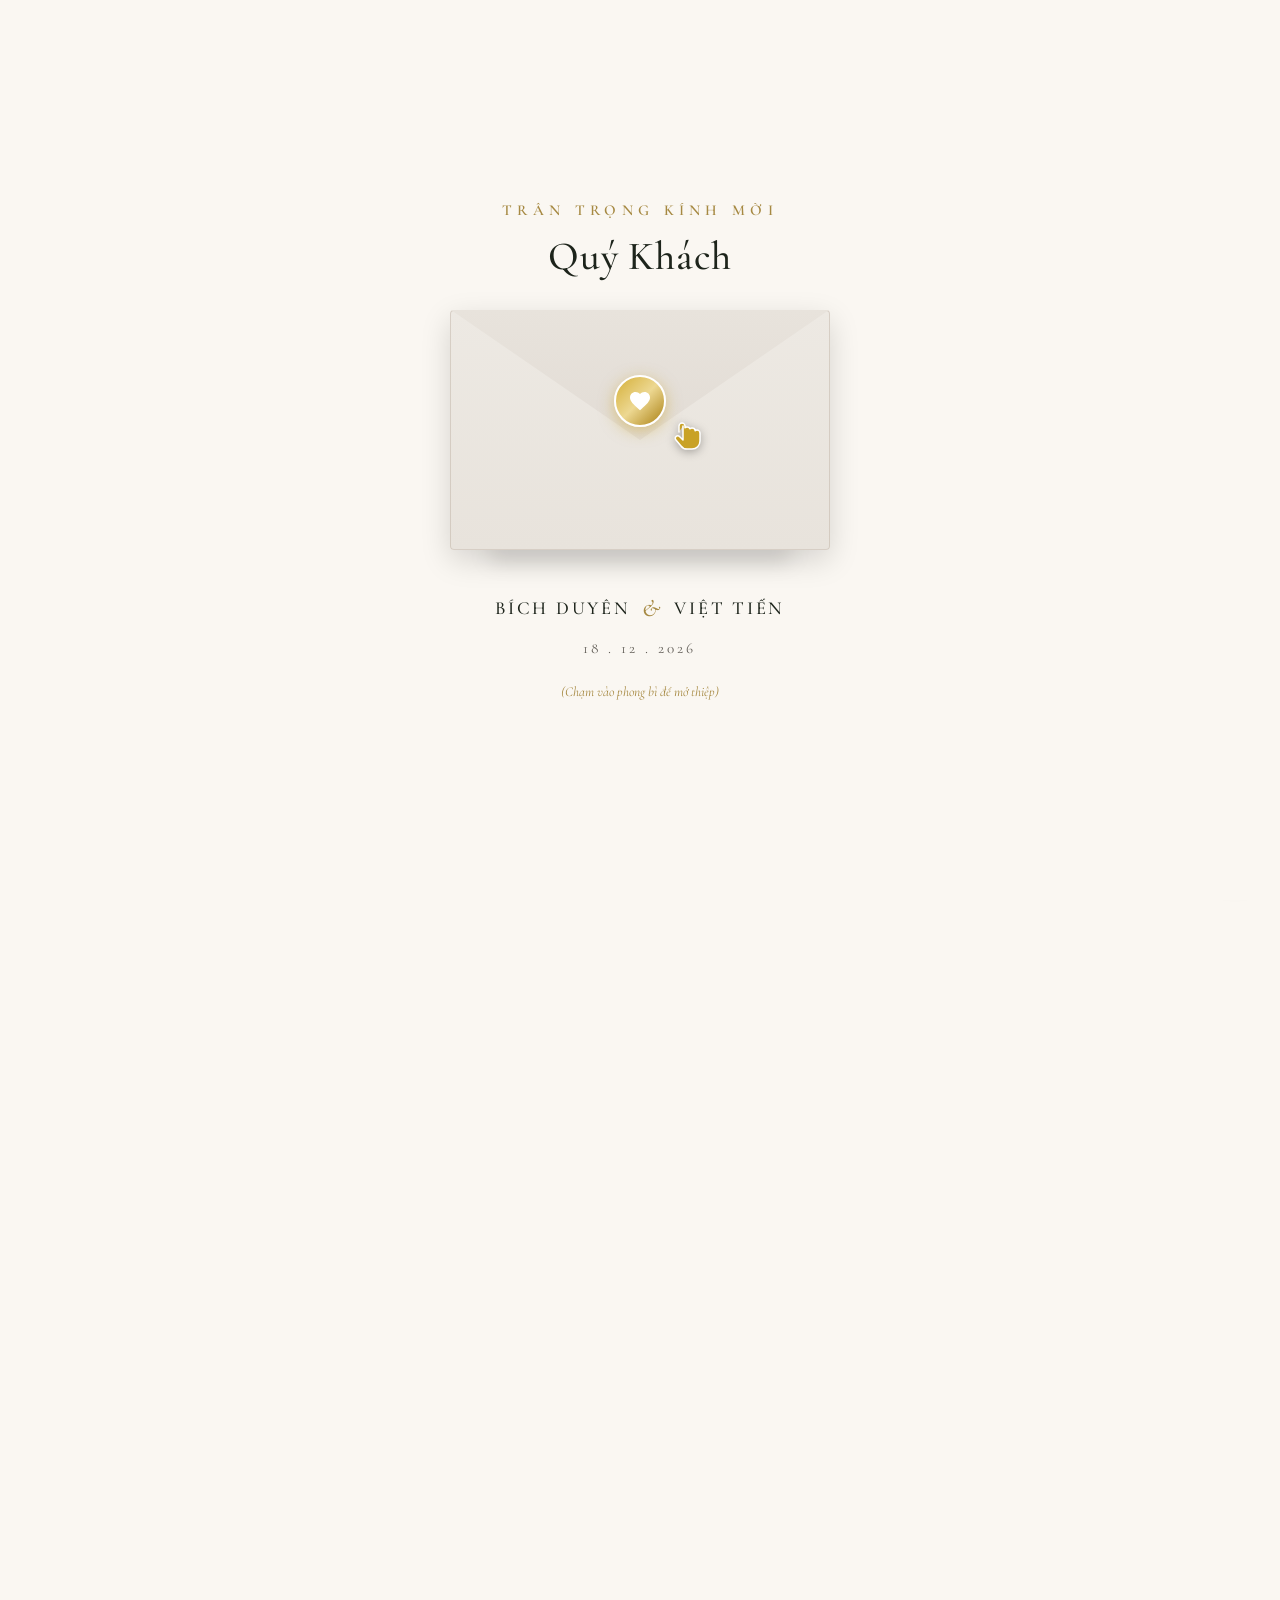
==== commit 69e3b866: "commit" ====
--- a/index.html
+++ b/index.html
@@ -44,7 +44,7 @@
   <div id="envelope-overlay" class="envelope-overlay">
     <div class="envelope-header reveal-item is-revealed">
       <p class="envelope-greeting-tag">TRÂN TRỌNG KÍNH MỜI</p>
-      <h1 id="envelope-guest-name" class="envelope-guest-name">bạn Minh Hiếu</h1>
+      <h1 id="envelope-guest-name" class="envelope-guest-name">Quý Khách</h1>
     </div>
 
     <!-- Bao thư 3D với hiệu ứng lật nắp -->
@@ -239,19 +239,19 @@
 
         <div class="timeline-list reveal-item delay-200">
           <div class="timeline-item">
-            <div class="timeline-year">2021</div>
+            <div class="timeline-year">2023</div>
             <h3 class="timeline-title">Lần Đầu Gặp Gỡ</h3>
             <p class="timeline-desc">Định mệnh đã đưa chúng mình gặp nhau vào một ngày thu đẹp trời. Ánh mắt đầu tiên ấy đã trở thành khởi đầu cho một hành trình kỳ diệu.</p>
           </div>
 
           <div class="timeline-item">
-            <div class="timeline-year">2023</div>
+            <div class="timeline-year">2025</div>
             <h3 class="timeline-title">Lời Tỏ Tình</h3>
             <p class="timeline-desc">Sau những ngày tháng cùng sẻ chia bao niềm vui nỗi buồn, cái nắm tay ngập ngừng dưới ánh hoàng hôn đã gắn kết hai trái tim thành một.</p>
           </div>
 
           <div class="timeline-item">
-            <div class="timeline-year">2025</div>
+            <div class="timeline-year">2026</div>
             <h3 class="timeline-title">Lời Cầu Hôn</h3>
             <p class="timeline-desc">Khoảnh khắc chiếc nhẫn trao tay cùng lời hứa đồng hành trọn đời. Chúng mình đã sẵn sàng cho chương mới tuyệt vời nhất.</p>
           </div>
@@ -272,8 +272,6 @@
 
       <!-- KHUNG THÔNG TIN HAI BÊN GIA ĐÌNH (NHÀ GÁI & NHÀ TRAI) -->
       <div class="family-heritage-card reveal-item">
-        <div class="family-badge-header">THÔNG TIN ĐẶT THIỆP CƯỚI BÊN NHÀ GÁI</div>
-
         <div class="family-grid">
           <!-- NHÀ GÁI -->
           <div class="family-column">
@@ -305,11 +303,6 @@
             </div>
           </div>
         </div>
-
-        <!-- DÒNG THÔNG BÁO BÁO TIN LỄ VU QUY -->
-        <div class="family-notice-banner">
-          Trân trọng báo tin lễ <strong>Vu Quy</strong> của con chúng tôi:
-        </div>
       </div>
 
       <!-- DANH TÍNH CÔ DÂU & CHÚ RỂ -->
@@ -317,29 +310,21 @@
         <!-- Cô dâu -->
         <div class="couple-card reveal-item">
           <div class="couple-avatar-wrap">
-            <img decoding="async" src="image/wedding-02.jpg" alt="Cô dâu Isave Nguyễn Thị Bích Duyên" loading="lazy" />
+            <img decoding="async" src="image/avatar-bride.jpg" alt="Cô dâu Isave Nguyễn Thị Bích Duyên" loading="lazy" />
           </div>
           <div class="couple-role-tag">TÊN CÔ DÂU</div>
           <h3 class="couple-name">ISAVE NGUYỄN THỊ BÍCH DUYÊN</h3>
           <div class="couple-rank">Trưởng Nữ</div>
-          <div class="couple-parents">
-            <p>Ái nữ của Ông <strong>Phêrô Nguyễn Tri Quân</strong></p>
-            <p>và Bà <strong>Phan Thị Mỹ</strong></p>
-          </div>
         </div>
 
         <!-- Chú rể -->
         <div class="couple-card reveal-item delay-200">
           <div class="couple-avatar-wrap">
-            <img decoding="async" src="image/wedding-01.jpg" alt="Chú rể Antôn Lê Việt Tiến" loading="lazy" />
+            <img decoding="async" src="image/avatar-groom.jpg" alt="Chú rể Antôn Lê Việt Tiến" loading="lazy" />
           </div>
           <div class="couple-role-tag">TÊN CHÚ RỂ</div>
           <h3 class="couple-name">ANTÔN LÊ VIỆT TIẾN</h3>
           <div class="couple-rank">Thứ Nam</div>
-          <div class="couple-parents">
-            <p>Quý nam của Ông <strong>Phêrô Lê Quốc Việt</strong></p>
-            <p>và Bà <strong>Maria Lê Thị Bích Ngọc</strong></p>
-          </div>
         </div>
       </div>
 
@@ -428,26 +413,6 @@
         </div>
       </div>
 
-      <!-- Dress Code -->
-      <div class="dress-code-box reveal-item">
-        <span class="section-tag">DRESS CODE</span>
-        <h4 style="font-family: var(--font-serif); font-size: 1.25rem; margin-bottom: 0.5rem;">Trang Phục Gợi Ý</h4>
-        <p class="text-secondary" style="font-size: 0.9rem;">Khách mời vui lòng mặc trang phục theo tông màu để bức ảnh kỷ niệm thêm phần hài hòa.</p>
-        <div class="dress-colors-wrap">
-          <div class="dress-color-item">
-            <div class="color-circle bordered" style="background-color: #ffffff;"></div>
-            <span class="color-label">Trắng</span>
-          </div>
-          <div class="dress-color-item">
-            <div class="color-circle" style="background-color: #77DD77;"></div>
-            <span class="color-label">Xanh Sage</span>
-          </div>
-          <div class="dress-color-item">
-            <div class="color-circle" style="background-color: #f3e8dc;"></div>
-            <span class="color-label">Be Nhạt</span>
-          </div>
-        </div>
-      </div>
     </div>
   </section>
 
@@ -496,30 +461,36 @@
         </div>
       </div>
 
-      <!-- LƯỚI ẢNH CHÂN DUNG NGHỆ THUẬT (PORTRAIT GRID) -->
+      <!-- LƯỚI ẢNH CHÂN DUNG NGHỆ THUẬT (PORTRAIT GRID) - XEN KẼ NGOÀI TRỜI & TRONG STUDIO -->
       <div id="gallery-grid" class="gallery-grid">
+        <!-- 1. Ngoài trời -->
         <div class="gallery-item reveal-item is-revealed" onclick="GalleryController.openLightbox(0)">
-          <img decoding="async" src="image/wedding-05.jpg" alt="Cùng nhìn về tương lai" loading="lazy" />
+          <img decoding="async" src="image/wedding-05.jpg" alt="Cùng nhìn về tương lai (Ngoài trời)" loading="lazy" />
           <div class="gallery-item-overlay"><div class="gallery-zoom-icon"><svg width="20" height="20" viewBox="0 0 24 24" fill="none" stroke="currentColor" stroke-width="2"><circle cx="11" cy="11" r="8"></circle><line x1="21" y1="21" x2="16.65" y2="16.65"></line><line x1="11" y1="8" x2="11" y2="14"></line><line x1="8" y1="11" x2="14" y2="11"></line></svg></div></div>
         </div>
+        <!-- 2. Trong studio -->
         <div class="gallery-item reveal-item is-revealed" onclick="GalleryController.openLightbox(1)">
-          <img decoding="async" src="image/wedding-02.jpg" alt="Ánh mắt trao nhau" loading="lazy" />
+          <img decoding="async" src="image/wedding-10.jpg" alt="Nụ cười rạng rỡ (Trong studio)" loading="lazy" />
           <div class="gallery-item-overlay"><div class="gallery-zoom-icon"><svg width="20" height="20" viewBox="0 0 24 24" fill="none" stroke="currentColor" stroke-width="2"><circle cx="11" cy="11" r="8"></circle><line x1="21" y1="21" x2="16.65" y2="16.65"></line><line x1="11" y1="8" x2="11" y2="14"></line><line x1="8" y1="11" x2="14" y2="11"></line></svg></div></div>
         </div>
+        <!-- 3. Ngoài trời -->
         <div class="gallery-item reveal-item is-revealed" onclick="GalleryController.openLightbox(2)">
-          <img decoding="async" src="image/wedding-03.jpg" alt="Tình yêu thuần khiết" loading="lazy" />
+          <img decoding="async" src="image/wedding-03.jpg" alt="Tình yêu thuần khiết (Ngoài trời)" loading="lazy" />
           <div class="gallery-item-overlay"><div class="gallery-zoom-icon"><svg width="20" height="20" viewBox="0 0 24 24" fill="none" stroke="currentColor" stroke-width="2"><circle cx="11" cy="11" r="8"></circle><line x1="21" y1="21" x2="16.65" y2="16.65"></line><line x1="11" y1="8" x2="11" y2="14"></line><line x1="8" y1="11" x2="14" y2="11"></line></svg></div></div>
         </div>
+        <!-- 4. Trong studio -->
         <div class="gallery-item reveal-item is-revealed" onclick="GalleryController.openLightbox(3)">
-          <img decoding="async" src="image/wedding-04.jpg" alt="Bên nhau bình yên" loading="lazy" />
+          <img decoding="async" src="image/wedding-09.jpg" alt="Sánh bước bên nhau (Trong studio)" loading="lazy" />
           <div class="gallery-item-overlay"><div class="gallery-zoom-icon"><svg width="20" height="20" viewBox="0 0 24 24" fill="none" stroke="currentColor" stroke-width="2"><circle cx="11" cy="11" r="8"></circle><line x1="21" y1="21" x2="16.65" y2="16.65"></line><line x1="11" y1="8" x2="11" y2="14"></line><line x1="8" y1="11" x2="14" y2="11"></line></svg></div></div>
         </div>
+        <!-- 5. Ngoài trời -->
         <div class="gallery-item reveal-item is-revealed" onclick="GalleryController.openLightbox(4)">
-          <img decoding="async" src="image/wedding-01.jpg" alt="Nụ cười rạng rỡ" loading="lazy" />
+          <img decoding="async" src="image/wedding-01.jpg" alt="Nụ cười hạnh phúc (Ngoài trời)" loading="lazy" />
           <div class="gallery-item-overlay"><div class="gallery-zoom-icon"><svg width="20" height="20" viewBox="0 0 24 24" fill="none" stroke="currentColor" stroke-width="2"><circle cx="11" cy="11" r="8"></circle><line x1="21" y1="21" x2="16.65" y2="16.65"></line><line x1="11" y1="8" x2="11" y2="14"></line><line x1="8" y1="11" x2="14" y2="11"></line></svg></div></div>
         </div>
+        <!-- 6. Trong studio -->
         <div class="gallery-item reveal-item is-revealed" onclick="GalleryController.openLightbox(5)">
-          <img decoding="async" src="image/wedding-06.jpg" alt="Khoảnh khắc hạnh phúc" loading="lazy" />
+          <img decoding="async" src="image/wedding-14.jpg" alt="Trọn vẹn yêu thương (Trong studio)" loading="lazy" />
           <div class="gallery-item-overlay"><div class="gallery-zoom-icon"><svg width="20" height="20" viewBox="0 0 24 24" fill="none" stroke="currentColor" stroke-width="2"><circle cx="11" cy="11" r="8"></circle><line x1="21" y1="21" x2="16.65" y2="16.65"></line><line x1="11" y1="8" x2="11" y2="14"></line><line x1="8" y1="11" x2="14" y2="11"></line></svg></div></div>
         </div>
       </div>
@@ -719,17 +690,17 @@
           <!-- 5. Bạn là khách của ai? (Bộ 3 ảnh Cô dâu, Chú rể, Cả hai) -->
           <div class="guest-side-photo-group">
             <div class="guest-side-card" data-value="Cô dâu">
-              <img decoding="async" src="image/wedding-02.jpg" alt="Cô dâu Bích Duyên" />
+              <img decoding="async" src="image/avatar-bride.jpg" alt="Cô dâu Bích Duyên" />
               <div class="guest-side-overlay"></div>
               <span class="guest-side-label">Cô dâu</span>
             </div>
             <div class="guest-side-card" data-value="Chú rể">
-              <img decoding="async" src="image/wedding-01.jpg" alt="Chú rể Việt Tiến" />
+              <img decoding="async" src="image/avatar-groom.jpg" alt="Chú rể Việt Tiến" />
               <div class="guest-side-overlay"></div>
               <span class="guest-side-label">Chú rể</span>
             </div>
             <div class="guest-side-card active" data-value="Cả hai">
-              <img decoding="async" src="image/wedding-03.jpg" alt="Cả hai" />
+              <img decoding="async" src="image/wedding-14.jpg" alt="Cả hai" />
               <div class="guest-side-overlay"></div>
               <span class="guest-side-label">Cả hai</span>
             </div>
@@ -832,41 +803,19 @@
       </button>
 
       <div id="gift-container" class="gift-container">
-        <!-- Tabs chọn cô dâu / chú rể -->
-        <div class="gift-tabs">
-          <button class="gift-tab-btn active" data-side="bride">Cô Dâu (Bích Duyên)</button>
-          <button class="gift-tab-btn" data-side="groom">Chú Rể (Việt Tiến)</button>
-        </div>
-
-        <!-- Thông tin ngân hàng Cô dâu -->
-        <div class="bank-card" data-side="bride">
+        <!-- Thông tin ngân hàng Mừng Cưới (Duy nhất 1 QR Bích Duyên) -->
+        <div class="bank-card" style="max-width: 580px; margin: 0 auto;">
           <div class="bank-qr-wrap">
-            <img decoding="async" src="image/qr-bride.webp" alt="Mã QR Cô Dâu" loading="lazy" />
+            <img decoding="async" src="image/qr-bichduyen.jpg" alt="Mã QR Mừng Cưới Bích Duyên" loading="lazy" />
           </div>
           <div class="bank-info">
-            <div class="bank-name-tag">Vietcombank (VCB)</div>
+            <div class="bank-name-tag">VPBANK (VIỆT NAM THỊNH VƯỢNG)</div>
             <div class="bank-account-name">NGUYEN THI BICH DUYEN</div>
             <div class="bank-account-num-box">
-              <span class="bank-account-num">1028777666</span>
-              <button class="btn-copy" data-account="1028777666">Sao chép</button>
-            </div>
-            <p class="text-muted" style="font-size: 0.85rem;">Quét mã QR bằng ứng dụng ngân hàng hoặc ví điện tử để chuyển khoản nhanh.</p>
-          </div>
-        </div>
-
-        <!-- Thông tin ngân hàng Chú rể -->
-        <div class="bank-card" data-side="groom" style="display: none;">
-          <div class="bank-qr-wrap">
-            <img decoding="async" src="image/qr-groom.webp" alt="Mã QR Chú Rể" loading="lazy" />
-          </div>
-          <div class="bank-info">
-            <div class="bank-name-tag">Vietcombank (VCB)</div>
-            <div class="bank-account-name">NGUYEN VIET TIEN</div>
-            <div class="bank-account-num-box">
-              <span class="bank-account-num">1018999888</span>
-              <button class="btn-copy" data-account="1018999888">Sao chép</button>
-            </div>
-            <p class="text-muted" style="font-size: 0.85rem;">Quét mã QR bằng ứng dụng ngân hàng hoặc ví điện tử để chuyển khoản nhanh.</p>
+              <span class="bank-account-num">0869256093</span>
+              <button class="btn-copy" data-account="0869256093">Sao chép</button>
+            </div>
+            <p class="text-muted" style="font-size: 0.85rem;">Quét mã QR bằng ứng dụng ngân hàng hoặc ví điện tử để chuyển khoản mừng cưới nhanh.</p>
           </div>
         </div>
       </div>
@@ -874,30 +823,59 @@
   </section>
 
   <!-- =========================================================================
-       13. ĐẾM NGƯỢC THỜI GIAN (LIVE COUNTDOWN TIMER)
-       ========================================================================= -->
-  <section class="countdown-section" style="background-image: url('image/wedding-12.jpg');">
-    <div class="countdown-overlay"></div>
-    <div class="countdown-content reveal-item">
-      <p class="section-tag" style="color: #f7e199;">ĐẾM NGƯỢC NGÀY CHUNG ĐÔI</p>
-      <h2 class="section-title" style="color: #ffffff;">Thời Gian Còn Lại</h2>
-
-      <div class="countdown-grid">
-        <div class="countdown-item">
-          <div id="countdown-days" class="countdown-num">00</div>
-          <div class="countdown-label">Ngày</div>
-        </div>
-        <div class="countdown-item">
-          <div id="countdown-hours" class="countdown-num">00</div>
-          <div class="countdown-label">Giờ</div>
-        </div>
-        <div class="countdown-item">
-          <div id="countdown-minutes" class="countdown-num">00</div>
-          <div class="countdown-label">Phút</div>
-        </div>
-        <div class="countdown-item">
-          <div id="countdown-seconds" class="countdown-num">00</div>
-          <div class="countdown-label">Giây</div>
+       13. ĐẾM NGƯỢC THỜI GIAN (LIVE COUNTDOWN TIMER) - BỐ CỤC 2 CỘT SANG TRỌNG
+       ========================================================================= -->
+  <section class="countdown-section">
+    <div class="container">
+      <div class="countdown-wrapper reveal-item">
+        <!-- Cột Ảnh Nghệ Thuật (Giữ trọn vẹn cả hai và cún cưng) -->
+        <div class="countdown-photo-col">
+          <div class="countdown-photo-frame">
+            <img decoding="async" src="image/wedding-12.jpg" alt="Bích Duyên & Việt Tiến" loading="lazy" />
+            <div class="countdown-photo-badge">
+              <svg width="14" height="14" viewBox="0 0 24 24" fill="currentColor"><path d="M12 21.35l-1.45-1.32C5.4 15.36 2 12.28 2 8.5 2 5.42 4.42 3 7.5 3c1.74 0 3.41.81 4.5 2.09C13.09 3.81 14.76 3 16.5 3 19.58 3 22 5.42 22 8.5c0 3.78-3.4 6.86-8.55 11.54L12 21.35z"/></svg>
+              <span>18.12.2026</span>
+            </div>
+          </div>
+        </div>
+
+        <!-- Cột Đồng Hồ Đếm Ngược -->
+        <div class="countdown-info-col">
+          <p class="section-tag" style="color: #e5c368;">ĐẾM NGƯỢC NGÀY CHUNG ĐÔI</p>
+          <h2 class="countdown-heading">Thời Gian Còn Lại</h2>
+          <p class="countdown-desc">
+            Từng khoảnh khắc trôi qua đều đưa chúng mình đến gần hơn với ngày trọng đại. 
+            Rất mong được đón tiếp và chung vui cùng Quý khách!
+          </p>
+
+          <div class="countdown-grid">
+            <div class="countdown-item">
+              <div id="countdown-days" class="countdown-num">00</div>
+              <div class="countdown-label">Ngày</div>
+            </div>
+            <div class="countdown-item">
+              <div id="countdown-hours" class="countdown-num">00</div>
+              <div class="countdown-label">Giờ</div>
+            </div>
+            <div class="countdown-item">
+              <div id="countdown-minutes" class="countdown-num">00</div>
+              <div class="countdown-label">Phút</div>
+            </div>
+            <div class="countdown-item">
+              <div id="countdown-seconds" class="countdown-num">00</div>
+              <div class="countdown-label">Giây</div>
+            </div>
+          </div>
+
+          <div class="countdown-date-badge">
+            <svg width="16" height="16" viewBox="0 0 24 24" fill="none" stroke="currentColor" stroke-width="2">
+              <rect x="3" y="4" width="18" height="18" rx="2" ry="2"></rect>
+              <line x1="16" y1="2" x2="16" y2="6"></line>
+              <line x1="8" y1="2" x2="8" y2="6"></line>
+              <line x1="3" y1="10" x2="21" y2="10"></line>
+            </svg>
+            <span>Thứ Sáu, ngày 18 tháng 12 năm 2026</span>
+          </div>
         </div>
       </div>
     </div>
@@ -909,7 +887,7 @@
   <section class="thankyou-section">
     <div class="container reveal-item">
       <div class="thankyou-avatar">
-        <img decoding="async" src="image/wedding-16.jpg" alt="Bích Duyên & Việt Tiến" loading="lazy" />
+        <img decoding="async" src="image/wedding-14.jpg" alt="Bích Duyên & Việt Tiến" loading="lazy" />
       </div>
       <p class="thankyou-tag">THANK YOU</p>
       <h2 class="thankyou-title">Bích Duyên &amp; Việt Tiến<br />xin chân thành cảm ơn và hẹn gặp Quý khách trong ngày trọng đại!</h2>
--- a/css/style.css
+++ b/css/style.css
@@ -866,10 +866,10 @@
 /* KHUNG THÔNG TIN GIA ĐÌNH HAI HỌ THEO BẢNG ĐẶT THIỆP */
 .family-heritage-card {
   max-width: 920px;
-  margin: 0 auto 3.5rem;
+  margin: 0 auto 3rem;
   background: #ffffff;
   border-radius: var(--radius-md);
-  padding: 2.2rem 2rem;
+  padding: 1.8rem 2rem;
   position: relative;
   box-shadow: 0 10px 30px rgba(0, 0, 0, 0.05);
   border: 1px solid #e8e1d5;
@@ -1305,22 +1305,23 @@
   padding-bottom: 5rem;
 }
 
-/* Khung ảnh ngang lớn tự chuyển động (Hero Carousel) */
+/* Khung ảnh album tự chuyển động (Hero Carousel) */
 .gallery-hero-carousel {
   position: relative;
   width: 100%;
-  height: 280px;
+  max-width: 760px;
+  height: 480px;
   border-radius: var(--radius-md);
   overflow: hidden;
-  margin-bottom: 2.5rem;
+  margin: 0 auto 2.5rem;
   box-shadow: var(--shadow-lg);
   cursor: pointer;
-  background: #2b2825;
+  background: #1c1a17;
 }
 
 @media (min-width: 768px) {
   .gallery-hero-carousel {
-    height: 500px;
+    height: 560px;
   }
 }
 
@@ -1343,6 +1344,7 @@
   width: 100%;
   height: 100%;
   object-fit: cover;
+  object-position: center 12%; /* Giữ trọn khuôn mặt và phần đầu không bị cắt */
 }
 
 .carousel-overlay {
@@ -2245,6 +2247,7 @@
   width: 100%;
   height: 100%;
   object-fit: cover;
+  object-position: center 15%;
   transition: transform 0.5s ease;
 }
 
@@ -2546,22 +2549,22 @@
 }
 
 .bank-qr-wrap {
-  width: 190px;
+  width: 210px;
   max-width: 100%;
-  height: 190px;
   margin: 0 auto;
-  border-radius: var(--radius-sm);
+  border-radius: var(--radius-md);
   overflow: hidden;
   border: 1px solid var(--color-border);
-  padding: 8px;
+  padding: 10px;
   background: #ffffff;
   box-shadow: var(--shadow-sm);
 }
 
 .bank-qr-wrap img {
   width: 100%;
-  height: 100%;
-  object-fit: contain;
+  height: auto;
+  display: block;
+  border-radius: var(--radius-sm);
 }
 
 .bank-info {
@@ -2638,65 +2641,208 @@
   background: var(--color-gold);
 }
 
-/* 18. LIVE COUNTDOWN SECTION */
+/* 18. LIVE COUNTDOWN SECTION - 2-COLUMN LUXURY */
 .countdown-section {
   position: relative;
-  background-size: cover;
-  background-position: center;
+  background: radial-gradient(circle at 50% 30%, #26221d 0%, #141210 100%);
   color: #ffffff;
-  text-align: center;
-  padding: 6rem 1.5rem;
-}
-
-.countdown-overlay {
+  padding: 5rem 1.5rem;
+  overflow: hidden;
+}
+
+.countdown-section::before {
+  content: "";
   position: absolute;
   inset: 0;
-  background: rgba(0, 0, 0, 0.65);
-}
-
-.countdown-content {
+  background: radial-gradient(circle at 20% 50%, rgba(201, 162, 39, 0.08) 0%, transparent 60%);
+  pointer-events: none;
+}
+
+.countdown-wrapper {
+  max-width: 1040px;
+  margin: 0 auto;
+  display: grid;
+  grid-template-columns: 1fr;
+  gap: 2.5rem;
+  align-items: center;
+}
+
+@media (min-width: 860px) {
+  .countdown-wrapper {
+    grid-template-columns: 0.9fr 1.1fr;
+    gap: 4rem;
+  }
+}
+
+.countdown-photo-col {
+  display: flex;
+  justify-content: center;
+}
+
+.countdown-photo-frame {
   position: relative;
-  z-index: 2;
-  max-width: 760px;
-  margin: 0 auto;
+  width: 100%;
+  max-width: 360px;
+  height: 440px;
+  border-radius: 120px 120px 24px 24px;
+  overflow: hidden;
+  box-shadow: 0 20px 45px rgba(0, 0, 0, 0.45);
+  border: 3px solid rgba(229, 195, 104, 0.35);
+  background: #1c1a17;
+}
+
+@media (min-width: 860px) {
+  .countdown-photo-frame {
+    max-width: 380px;
+    height: 480px;
+  }
+}
+
+.countdown-photo-frame img {
+  width: 100%;
+  height: 100%;
+  object-fit: cover;
+  object-position: center 25%;
+  display: block;
+  transition: transform 0.6s cubic-bezier(0.2, 0.8, 0.2, 1);
+}
+
+.countdown-photo-frame:hover img {
+  transform: scale(1.04);
+}
+
+.countdown-photo-badge {
+  position: absolute;
+  bottom: 16px;
+  left: 50%;
+  transform: translateX(-50%);
+  background: rgba(20, 18, 16, 0.8);
+  backdrop-filter: blur(8px);
+  -webkit-backdrop-filter: blur(8px);
+  border: 1px solid rgba(229, 195, 104, 0.4);
+  color: #f7e199;
+  font-size: 0.82rem;
+  font-weight: 500;
+  letter-spacing: 0.1em;
+  padding: 0.4rem 1.1rem;
+  border-radius: var(--radius-full);
+  display: inline-flex;
+  align-items: center;
+  gap: 0.4rem;
+  box-shadow: 0 4px 15px rgba(0, 0, 0, 0.3);
+}
+
+.countdown-info-col {
+  text-align: center;
+}
+
+@media (min-width: 860px) {
+  .countdown-info-col {
+    text-align: left;
+  }
+}
+
+.countdown-heading {
+  font-family: var(--font-serif);
+  font-size: 2.25rem;
+  color: #ffffff;
+  margin-top: 0.5rem;
+  margin-bottom: 1rem;
+  letter-spacing: 0.02em;
+}
+
+@media (min-width: 768px) {
+  .countdown-heading {
+    font-size: 2.75rem;
+  }
+}
+
+.countdown-desc {
+  font-size: 0.95rem;
+  line-height: 1.7;
+  color: rgba(255, 255, 255, 0.75);
+  margin-bottom: 2rem;
+  max-width: 520px;
+}
+
+@media (max-width: 859px) {
+  .countdown-desc {
+    margin-left: auto;
+    margin-right: auto;
+  }
 }
 
 .countdown-grid {
   display: grid;
   grid-template-columns: repeat(4, 1fr);
-  gap: 1rem;
-  margin-top: 2.5rem;
+  gap: 0.75rem;
+  margin-bottom: 2rem;
+  max-width: 520px;
+}
+
+@media (max-width: 859px) {
+  .countdown-grid {
+    margin-left: auto;
+    margin-right: auto;
+  }
+}
+
+@media (min-width: 500px) {
+  .countdown-grid {
+    gap: 1rem;
+  }
 }
 
 .countdown-item {
-  background: rgba(255, 255, 255, 0.12);
-  backdrop-filter: blur(8px);
-  -webkit-backdrop-filter: blur(8px);
-  border: 1px solid rgba(255, 255, 255, 0.2);
+  background: rgba(255, 255, 255, 0.06);
+  backdrop-filter: blur(10px);
+  -webkit-backdrop-filter: blur(10px);
+  border: 1px solid rgba(229, 195, 104, 0.28);
   border-radius: var(--radius-md);
-  padding: 1.5rem 1rem;
+  padding: 1.25rem 0.5rem;
+  text-align: center;
+  transition: transform 0.3s ease, border-color 0.3s ease;
+}
+
+.countdown-item:hover {
+  transform: translateY(-3px);
+  border-color: rgba(229, 195, 104, 0.6);
 }
 
 .countdown-num {
   font-family: var(--font-serif);
-  font-size: 2.5rem;
+  font-size: 2rem;
   font-weight: 600;
   line-height: 1;
-  color: #ffffff;
-  margin-bottom: 0.5rem;
+  color: #f7e199;
+  margin-bottom: 0.4rem;
 }
 
 @media (min-width: 768px) {
   .countdown-num {
-    font-size: 3.5rem;
+    font-size: 2.5rem;
   }
 }
 
 .countdown-label {
-  font-size: 0.8rem;
+  font-size: 0.72rem;
   text-transform: uppercase;
-  letter-spacing: 0.2em;
-  color: rgba(255, 255, 255, 0.8);
+  letter-spacing: 0.15em;
+  color: rgba(255, 255, 255, 0.7);
+}
+
+.countdown-date-badge {
+  display: inline-flex;
+  align-items: center;
+  gap: 0.6rem;
+  padding: 0.6rem 1.25rem;
+  background: rgba(201, 162, 39, 0.12);
+  border: 1px solid rgba(229, 195, 104, 0.3);
+  border-radius: var(--radius-full);
+  color: #f7e199;
+  font-size: 0.88rem;
+  font-weight: 500;
+  letter-spacing: 0.05em;
 }
 
 /* 19. THANK YOU & FOOTER */
@@ -2721,6 +2867,7 @@
   width: 100%;
   height: 100%;
   object-fit: cover;
+  object-position: center 20%;
 }
 
 .thankyou-tag {
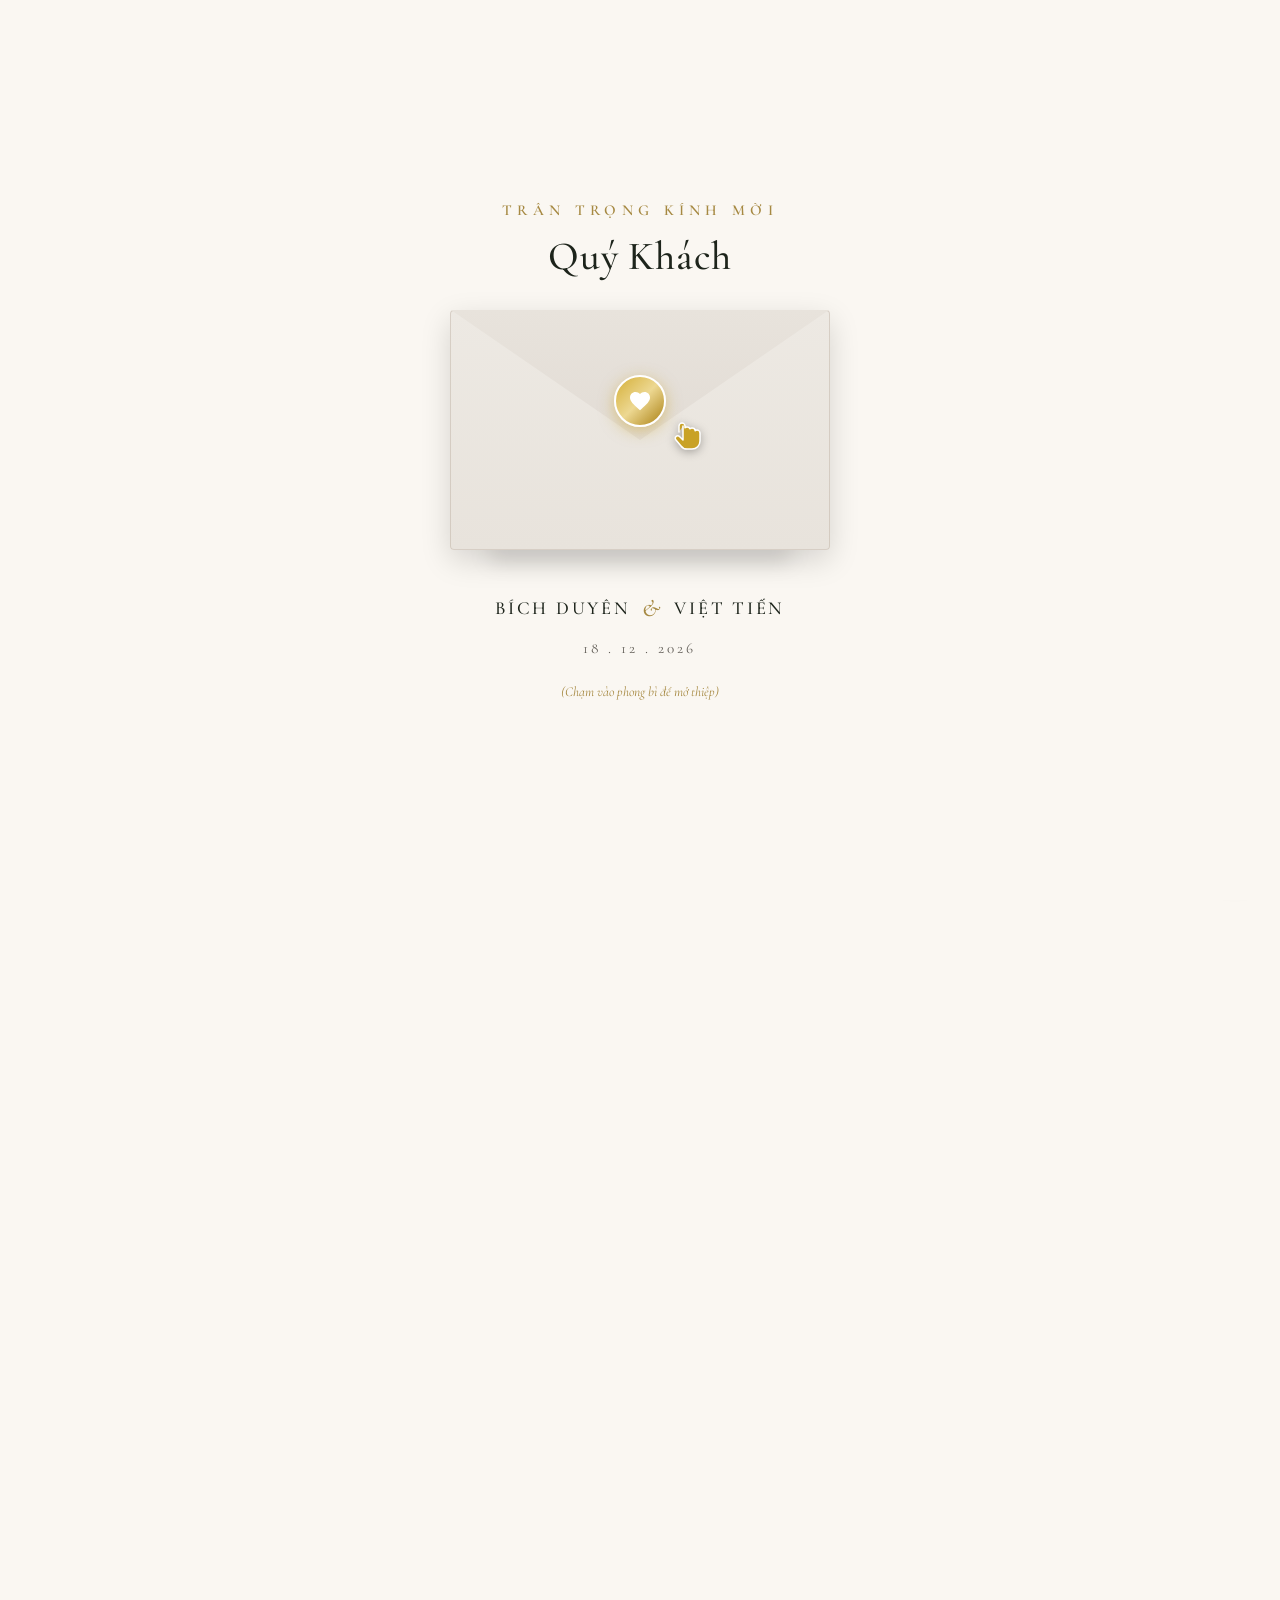
==== commit 783f5fe6: "fix" ====
--- a/index.html
+++ b/index.html
@@ -429,23 +429,19 @@
       <!-- KHUNG ẢNH LỚN TỰ CHUYỂN CẢNH (HERO LANDSCAPE CAROUSEL) -->
       <div class="gallery-hero-carousel reveal-item" onclick="GalleryController.openLightbox(0)" title="Bấm để xem ảnh phóng to toàn màn hình">
         <div class="carousel-slide active">
-          <img decoding="async" src="image/wedding-05.jpg" alt="Khoảnh khắc hạnh phúc" />
+          <img decoding="async" src="image/wedding-02.jpg" alt="Tháp ly ngày chung đôi" />
           <div class="carousel-overlay"></div>
         </div>
         <div class="carousel-slide">
-          <img decoding="async" src="image/wedding-10.jpg" alt="Ngoại cảnh lãng mạn 2" />
+          <img decoding="async" src="image/wedding-04.jpg" alt="Bên nhau bình yên" />
           <div class="carousel-overlay"></div>
         </div>
         <div class="carousel-slide">
-          <img decoding="async" src="image/wedding-11.jpg" alt="Hoàng hôn lãng mạn" />
+          <img decoding="async" src="image/wedding-06.jpg" alt="Khoảnh khắc hạnh phúc" />
           <div class="carousel-overlay"></div>
         </div>
         <div class="carousel-slide">
           <img decoding="async" src="image/wedding-12.jpg" alt="Chặng đường chung bước" />
-          <div class="carousel-overlay"></div>
-        </div>
-        <div class="carousel-slide">
-          <img decoding="async" src="image/wedding-13.jpg" alt="Ánh nắng ban mai" />
           <div class="carousel-overlay"></div>
         </div>
 
@@ -509,7 +505,7 @@
                   <h3 class="forever-love-title">FOREVER LOVE</h3>
                 </div>
                 <div class="magazine-photo-tall" onclick="GalleryController.openLightbox(6)" title="Phóng to ảnh">
-                  <img decoding="async" src="image/wedding-07.jpg" alt="Forever Love" loading="lazy" />
+                  <img decoding="async" src="image/wedding-06.jpg" alt="Forever Love" loading="lazy" />
                 </div>
               </div>
 
@@ -519,7 +515,7 @@
                   <img decoding="async" src="image/wedding-08.jpg" alt="Khoảnh khắc thanh lịch" loading="lazy" />
                 </div>
                 <div class="magazine-photo-stacked" onclick="GalleryController.openLightbox(8)" title="Phóng to ảnh">
-                  <img decoding="async" src="image/wedding-09.jpg" alt="Khoảnh khắc ngọt ngào" loading="lazy" />
+                  <img decoding="async" src="image/wedding-11.jpg" alt="Khoảnh khắc ngọt ngào" loading="lazy" />
                 </div>
               </div>
             </div>
@@ -530,7 +526,7 @@
 
           <!-- Cột phải: 1 ảnh lớn toàn cảnh -->
           <div class="magazine-hero-photo" onclick="GalleryController.openLightbox(13)" title="Phóng to ảnh">
-            <img decoding="async" src="image/wedding-14.jpg" alt="Wedding Portrait" loading="lazy" />
+            <img decoding="async" src="image/wedding-13.jpg" alt="Wedding Portrait" loading="lazy" />
           </div>
         </div>
       </div>
@@ -541,10 +537,10 @@
       <div class="magazine-card-poster reveal-item delay-100">
         <div class="poster-photos-grid">
           <div class="poster-photo-item" onclick="GalleryController.openLightbox(14)">
-            <img decoding="async" src="image/wedding-15.jpg" alt="Love Whispers 1" loading="lazy" />
+            <img decoding="async" src="image/wedding-07.jpg" alt="Cô dâu Bích Duyên" loading="lazy" />
           </div>
           <div class="poster-photo-item" onclick="GalleryController.openLightbox(15)">
-            <img decoding="async" src="image/wedding-16.jpg" alt="Love Whispers 2" loading="lazy" />
+            <img decoding="async" src="image/wedding-16.jpg" alt="Chú rể Việt Tiến" loading="lazy" />
           </div>
         </div>
         <div class="love-whispers-text">
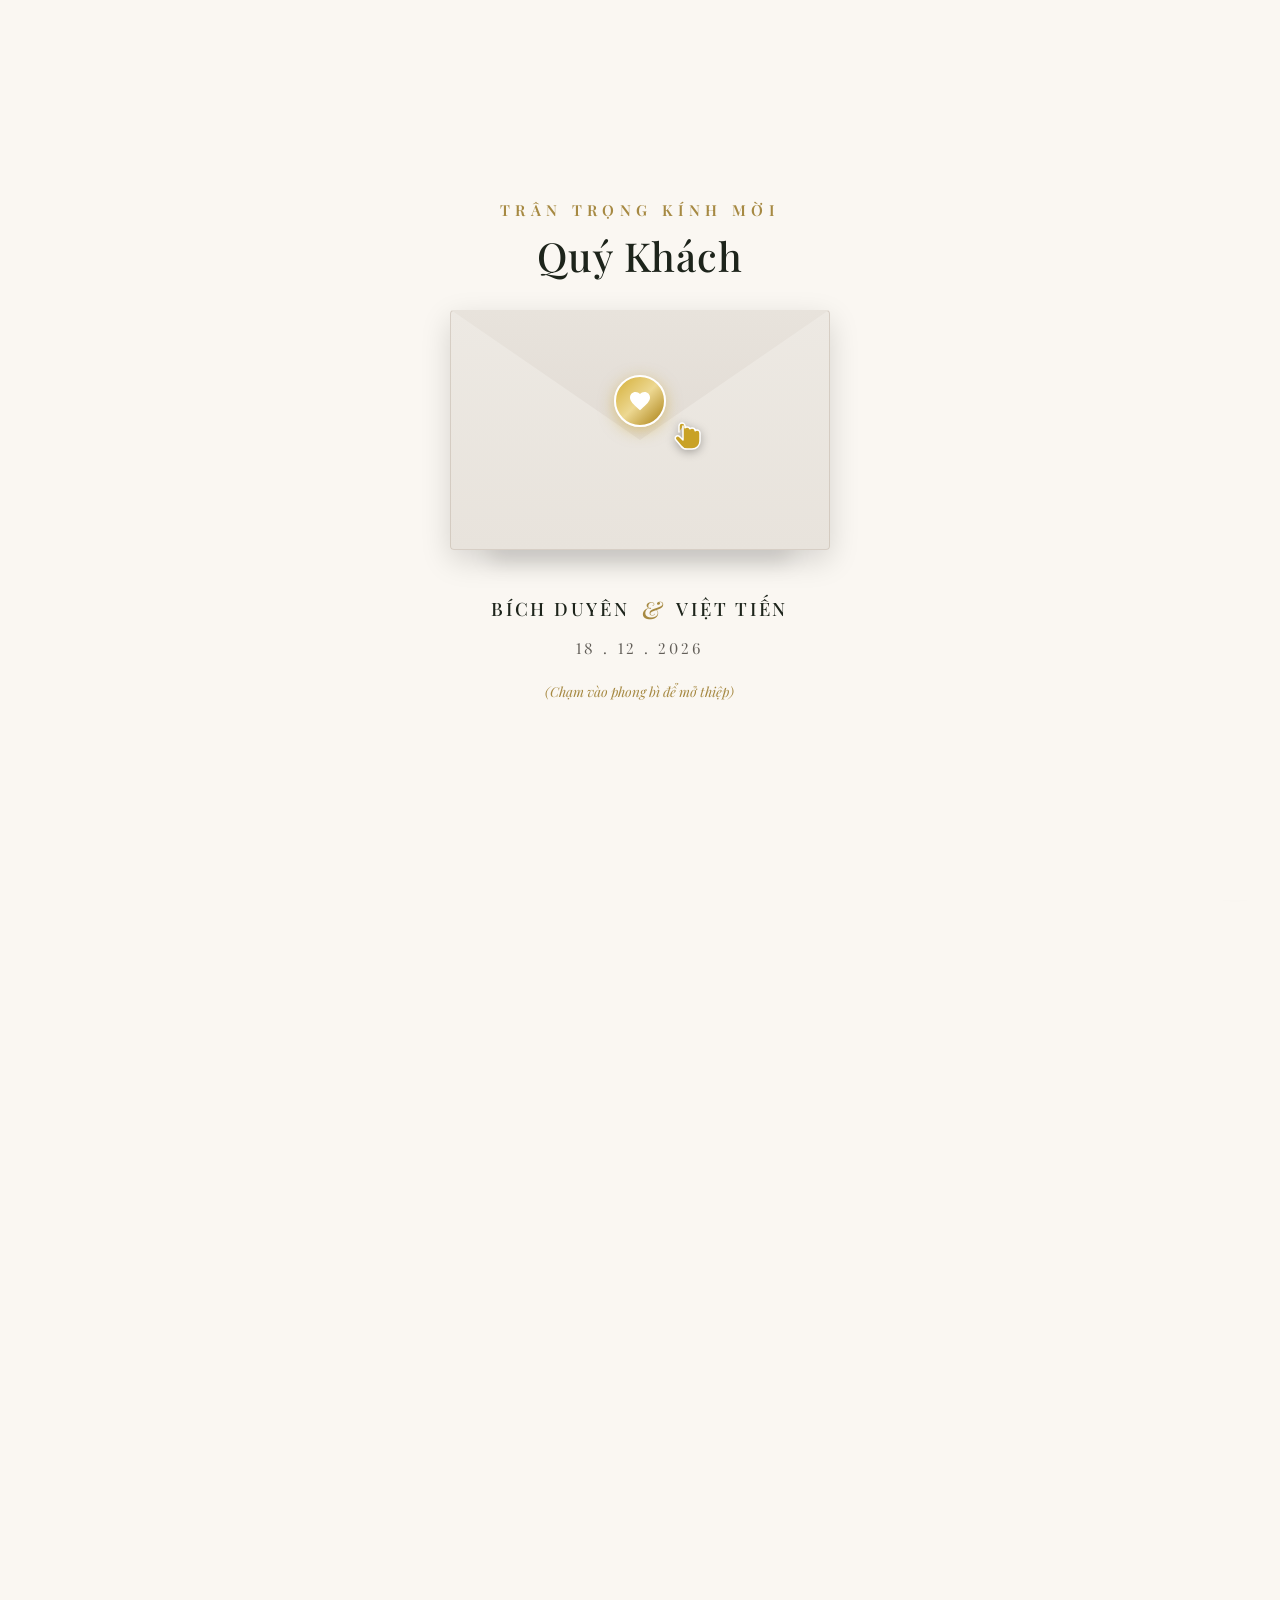
==== commit 75222647: "fix" ====
--- a/index.html
+++ b/index.html
@@ -1,16 +1,19 @@
 <!DOCTYPE html>
 <html lang="vi">
+
 <head>
   <meta charset="UTF-8" />
   <meta name="viewport" content="width=device-width, initial-scale=1.0, maximum-scale=5.0" />
   <title>Bích Duyên &amp; Việt Tiến - Lễ Thành Hôn</title>
-  <meta name="description" content="Trân trọng kính mời quý khách đến chung vui cùng gia đình chúng tôi tại Lễ Thành Hôn của Bích Duyên & Việt Tiến." />
-  
+  <meta name="description"
+    content="Trân trọng kính mời quý khách đến chung vui cùng gia đình chúng tôi tại Lễ Thành Hôn của Bích Duyên & Việt Tiến." />
+
   <!-- Open Graph / Facebook / Zalo -->
   <meta property="og:type" content="website" />
   <meta property="og:url" content="https://www.thiep-cuoi-tien-duyen.site/" />
   <meta property="og:title" content="Bích Duyên &amp; Việt Tiến - Lễ Thành Hôn" />
-  <meta property="og:description" content="Trân trọng kính mời quý khách đến chung vui cùng Bích Duyên & Việt Tiến vào ngày 18.12.2026 tại Phước Long, Đồng Nai." />
+  <meta property="og:description"
+    content="Trân trọng kính mời quý khách đến chung vui cùng Bích Duyên & Việt Tiến vào ngày 18.12.2026 tại Phước Long, Đồng Nai." />
   <meta property="og:image" content="https://www.thiep-cuoi-tien-duyen.site/image/og-share.jpg?v=3" />
   <meta property="og:image:secure_url" content="https://www.thiep-cuoi-tien-duyen.site/image/og-share.jpg?v=3" />
   <meta property="og:image:width" content="1200" />
@@ -20,11 +23,13 @@
   <!-- Twitter Card -->
   <meta name="twitter:card" content="summary_large_image" />
   <meta name="twitter:title" content="Bích Duyên &amp; Việt Tiến - Lễ Thành Hôn" />
-  <meta name="twitter:description" content="Trân trọng kính mời quý khách đến chung vui cùng Bích Duyên & Việt Tiến vào ngày 18.12.2026 tại Phước Long, Đồng Nai." />
+  <meta name="twitter:description"
+    content="Trân trọng kính mời quý khách đến chung vui cùng Bích Duyên & Việt Tiến vào ngày 18.12.2026 tại Phước Long, Đồng Nai." />
   <meta name="twitter:image" content="https://www.thiep-cuoi-tien-duyen.site/image/og-share.jpg?v=3" />
 
   <!-- Favicon -->
-  <link rel="icon" href="data:image/svg+xml,<svg xmlns=%22http://www.w3.org/2000/svg%22 viewBox=%220 0 100 100%22><text y=%22.9em%22 font-size=%2290%22>💛</text></svg>" />
+  <link rel="icon"
+    href="data:image/svg+xml,<svg xmlns=%22http://www.w3.org/2000/svg%22 viewBox=%220 0 100 100%22><text y=%22.9em%22 font-size=%2290%22>💛</text></svg>" />
 
   <!-- CSS Stylesheets -->
   <link rel="stylesheet" href="css/style.css" />
@@ -33,6 +38,7 @@
   <!-- Canvas Confetti Library for RSVP & Celebrations -->
   <script src="https://cdn.jsdelivr.net/npm/canvas-confetti@1.9.3/dist/confetti.browser.min.js"></script>
 </head>
+
 <body class="envelope-locked">
 
   <!-- HIỆU ỨNG CÁNH HOA & ÁNH KIM RƠI -->
@@ -50,22 +56,25 @@
     <!-- Bao thư 3D với hiệu ứng lật nắp -->
     <div id="envelope-wrapper" class="envelope-wrapper envelope-container" title="Bấm để mở thiệp">
       <div class="envelope-shadow"></div>
-      
+
       <div class="envelope-box">
         <!-- Nắp phong bì 3D Flap -->
         <div class="envelope-flap-top"></div>
-        
+
         <!-- Con dấu sáp vàng -->
         <div class="envelope-seal">
           <svg viewBox="0 0 24 24">
-            <path d="M12 21.35l-1.45-1.32C5.4 15.36 2 12.28 2 8.5 2 5.42 4.42 3 7.5 3c1.74 0 3.41.81 4.5 2.09C13.09 3.81 14.76 3 16.5 3 19.58 3 22 5.42 22 8.5c0 3.78-3.4 6.86-8.55 11.54L12 21.35z"/>
+            <path
+              d="M12 21.35l-1.45-1.32C5.4 15.36 2 12.28 2 8.5 2 5.42 4.42 3 7.5 3c1.74 0 3.41.81 4.5 2.09C13.09 3.81 14.76 3 16.5 3 19.58 3 22 5.42 22 8.5c0 3.78-3.4 6.86-8.55 11.54L12 21.35z" />
           </svg>
         </div>
 
         <!-- Bàn tay chỉ dẫn nhấp nháy thu hút bấm mở -->
         <div class="envelope-hand-pointer animate-hand-tap">
           <svg viewBox="0 0 36 36">
-            <path d="M13 10V24L9.5 20.5C8.5 19.5 7 19.5 6 20.5C5 21.5 5 23 6 24L11 30C12 31.5 14 33 17 33H22C26.5 33 30 29.5 30 25V17C30 15.5 28.5 14 27 14C26.3 14 25.7 14.3 25.2 14.7C25.1 13.2 23.7 12 22 12C21.2 12 20.5 12.3 20 12.8C19.5 11.8 18.3 11 17 11C16.2 11 15.5 11.3 15 11.8V10C15 8.5 13.5 7 12 7C10.5 7 9 8.5 9 10V16" fill="#c9a227" stroke="#ffffff" stroke-width="1.5" stroke-linecap="round" stroke-linejoin="round"/>
+            <path
+              d="M13 10V24L9.5 20.5C8.5 19.5 7 19.5 6 20.5C5 21.5 5 23 6 24L11 30C12 31.5 14 33 17 33H22C26.5 33 30 29.5 30 25V17C30 15.5 28.5 14 27 14C26.3 14 25.7 14.3 25.2 14.7C25.1 13.2 23.7 12 22 12C21.2 12 20.5 12.3 20 12.8C19.5 11.8 18.3 11 17 11C16.2 11 15.5 11.3 15 11.8V10C15 8.5 13.5 7 12 7C10.5 7 9 8.5 9 10V16"
+              fill="#c9a227" stroke="#ffffff" stroke-width="1.5" stroke-linecap="round" stroke-linejoin="round" />
           </svg>
         </div>
       </div>
@@ -106,7 +115,8 @@
 
   <!-- MENU ĐIỀU HƯỚNG TOÀN MÀN HÌNH CHO MOBILE (OFF-CANVAS DRAWER) -->
   <div id="mobile-menu-drawer" class="mobile-menu-drawer">
-    <button id="mobile-menu-close" class="mobile-menu-close" aria-label="Đóng menu" onclick="App.closeMobileMenu()">&times;</button>
+    <button id="mobile-menu-close" class="mobile-menu-close" aria-label="Đóng menu"
+      onclick="App.closeMobileMenu()">&times;</button>
     <div class="mobile-menu-content">
       <ul class="mobile-menu-nav">
         <li><a href="#story" class="mobile-menu-link" onclick="App.closeMobileMenu()">Câu chuyện</a></li>
@@ -131,7 +141,7 @@
       <div class="hero-divider-line"></div>
       <div class="hero-wedding-date">18.12.2026</div>
       <p class="hero-location">PHƯỚC LONG, ĐỒNG NAI</p>
-      
+
       <a href="#calendar" class="hero-scroll-btn">
         <span>Cuộn xuống</span>
         <svg width="24" height="24" viewBox="0 0 24 24" fill="none" stroke="currentColor" stroke-width="2">
@@ -153,7 +163,7 @@
 
       <div class="calendar-card reveal-item delay-100">
         <div class="calendar-month-header">Tháng Mười Hai 2026</div>
-        
+
         <div class="calendar-grid">
           <div class="calendar-day-head">T2</div>
           <div class="calendar-day-head">T3</div>
@@ -241,19 +251,22 @@
           <div class="timeline-item">
             <div class="timeline-year">2023</div>
             <h3 class="timeline-title">Lần Đầu Gặp Gỡ</h3>
-            <p class="timeline-desc">Định mệnh đã đưa chúng mình gặp nhau vào một ngày thu đẹp trời. Ánh mắt đầu tiên ấy đã trở thành khởi đầu cho một hành trình kỳ diệu.</p>
+            <p class="timeline-desc">Định mệnh đã đưa chúng mình gặp nhau vào một ngày thu đẹp trời. Ánh mắt đầu tiên ấy
+              đã trở thành khởi đầu cho một hành trình kỳ diệu.</p>
           </div>
 
           <div class="timeline-item">
             <div class="timeline-year">2025</div>
             <h3 class="timeline-title">Lời Tỏ Tình</h3>
-            <p class="timeline-desc">Sau những ngày tháng cùng sẻ chia bao niềm vui nỗi buồn, cái nắm tay ngập ngừng dưới ánh hoàng hôn đã gắn kết hai trái tim thành một.</p>
+            <p class="timeline-desc">Sau những ngày tháng cùng sẻ chia bao niềm vui nỗi buồn, cái nắm tay ngập ngừng
+              dưới ánh hoàng hôn đã gắn kết hai trái tim thành một.</p>
           </div>
 
           <div class="timeline-item">
             <div class="timeline-year">2026</div>
             <h3 class="timeline-title">Lời Cầu Hôn</h3>
-            <p class="timeline-desc">Khoảnh khắc chiếc nhẫn trao tay cùng lời hứa đồng hành trọn đời. Chúng mình đã sẵn sàng cho chương mới tuyệt vời nhất.</p>
+            <p class="timeline-desc">Khoảnh khắc chiếc nhẫn trao tay cùng lời hứa đồng hành trọn đời. Chúng mình đã sẵn
+              sàng cho chương mới tuyệt vời nhất.</p>
           </div>
         </div>
       </div>
@@ -310,9 +323,10 @@
         <!-- Cô dâu -->
         <div class="couple-card reveal-item">
           <div class="couple-avatar-wrap">
-            <img decoding="async" src="image/avatar-bride.jpg" alt="Cô dâu Isave Nguyễn Thị Bích Duyên" loading="lazy" />
-          </div>
-          <div class="couple-role-tag">TÊN CÔ DÂU</div>
+            <img decoding="async" src="image/avatar-bride.jpg" alt="Cô dâu Isave Nguyễn Thị Bích Duyên"
+              loading="lazy" />
+          </div>
+          <div class="couple-role-tag">CÔ DÂU</div>
           <h3 class="couple-name">ISAVE NGUYỄN THỊ BÍCH DUYÊN</h3>
           <div class="couple-rank">Trưởng Nữ</div>
         </div>
@@ -322,7 +336,7 @@
           <div class="couple-avatar-wrap">
             <img decoding="async" src="image/avatar-groom.jpg" alt="Chú rể Antôn Lê Việt Tiến" loading="lazy" />
           </div>
-          <div class="couple-role-tag">TÊN CHÚ RỂ</div>
+          <div class="couple-role-tag">CHÚ RỂ</div>
           <h3 class="couple-name">ANTÔN LÊ VIỆT TIẾN</h3>
           <div class="couple-rank">Thứ Nam</div>
         </div>
@@ -342,7 +356,7 @@
        ========================================================================= -->
   <section id="venues" class="venues-section section-padding">
     <div class="container">
-      <div class="reveal-item" style="text-align: center; margin-bottom: 3.5rem;">
+      <div class="reveal-item venues-header">
         <span class="section-tag">LỊCH TRÌNH</span>
         <h2 class="section-title">Ngày Trọng Đại</h2>
       </div>
@@ -366,10 +380,12 @@
               <span class="icon">📍</span>
               <div>
                 <strong>Địa điểm:</strong> Tư gia Nhà Gái
-                <p class="text-muted" style="font-size: 0.85rem; margin-top: 2px;">Tổ 2, Khu Phố 3, Long Thủy, Phước Long, Đồng Nai</p>
+                <p class="text-muted" style="font-size: 0.85rem; margin-top: 2px;">Tổ 2, Khu Phố 3, Long Thủy, Phước
+                  Long, Đồng Nai</p>
               </div>
             </div>
-            <a href="https://maps.google.com/?q=Long+Th%E1%BB%A7y%2C+Ph%C6%B0%E1%BB%9Bc+Long%2C+%C4%90%E1%BB%93ng+Nai" target="_blank" rel="noopener noreferrer" class="btn-map">
+            <a href="https://maps.google.com/?q=Long+Th%E1%BB%A7y%2C+Ph%C6%B0%E1%BB%9Bc+Long%2C+%C4%90%E1%BB%93ng+Nai"
+              target="_blank" rel="noopener noreferrer" class="btn-map">
               <svg width="18" height="18" viewBox="0 0 24 24" fill="none" stroke="currentColor" stroke-width="2">
                 <polygon points="1 6 1 22 8 18 16 22 23 18 23 2 16 6 8 2 1 6"></polygon>
                 <line x1="8" y1="2" x2="8" y2="18"></line>
@@ -401,7 +417,8 @@
                 <p class="text-muted" style="font-size: 0.85rem; margin-top: 2px;">Phước Long, Đồng Nai</p>
               </div>
             </div>
-            <a href="https://maps.google.com/?q=Ph%C6%B0%E1%BB%9Bc+Long%2C+%C4%90%E1%BB%93ng+Nai" target="_blank" rel="noopener noreferrer" class="btn-map">
+            <a href="https://maps.google.com/?q=Ph%C6%B0%E1%BB%9Bc+Long%2C+%C4%90%E1%BB%93ng+Nai" target="_blank"
+              rel="noopener noreferrer" class="btn-map">
               <svg width="18" height="18" viewBox="0 0 24 24" fill="none" stroke="currentColor" stroke-width="2">
                 <polygon points="1 6 1 22 8 18 16 22 23 18 23 2 16 6 8 2 1 6"></polygon>
                 <line x1="8" y1="2" x2="8" y2="18"></line>
@@ -427,7 +444,8 @@
       </div>
 
       <!-- KHUNG ẢNH LỚN TỰ CHUYỂN CẢNH (HERO LANDSCAPE CAROUSEL) -->
-      <div class="gallery-hero-carousel reveal-item" onclick="GalleryController.openLightbox(0)" title="Bấm để xem ảnh phóng to toàn màn hình">
+      <div class="gallery-hero-carousel reveal-item" onclick="GalleryController.openLightbox(0)"
+        title="Bấm để xem ảnh phóng to toàn màn hình">
         <div class="carousel-slide active">
           <img decoding="async" src="image/wedding-02.jpg" alt="Tháp ly ngày chung đôi" />
           <div class="carousel-overlay"></div>
@@ -462,32 +480,80 @@
         <!-- 1. Ngoài trời -->
         <div class="gallery-item reveal-item is-revealed" onclick="GalleryController.openLightbox(0)">
           <img decoding="async" src="image/wedding-05.jpg" alt="Cùng nhìn về tương lai (Ngoài trời)" loading="lazy" />
-          <div class="gallery-item-overlay"><div class="gallery-zoom-icon"><svg width="20" height="20" viewBox="0 0 24 24" fill="none" stroke="currentColor" stroke-width="2"><circle cx="11" cy="11" r="8"></circle><line x1="21" y1="21" x2="16.65" y2="16.65"></line><line x1="11" y1="8" x2="11" y2="14"></line><line x1="8" y1="11" x2="14" y2="11"></line></svg></div></div>
+          <div class="gallery-item-overlay">
+            <div class="gallery-zoom-icon"><svg width="20" height="20" viewBox="0 0 24 24" fill="none"
+                stroke="currentColor" stroke-width="2">
+                <circle cx="11" cy="11" r="8"></circle>
+                <line x1="21" y1="21" x2="16.65" y2="16.65"></line>
+                <line x1="11" y1="8" x2="11" y2="14"></line>
+                <line x1="8" y1="11" x2="14" y2="11"></line>
+              </svg></div>
+          </div>
         </div>
         <!-- 2. Trong studio -->
         <div class="gallery-item reveal-item is-revealed" onclick="GalleryController.openLightbox(1)">
           <img decoding="async" src="image/wedding-10.jpg" alt="Nụ cười rạng rỡ (Trong studio)" loading="lazy" />
-          <div class="gallery-item-overlay"><div class="gallery-zoom-icon"><svg width="20" height="20" viewBox="0 0 24 24" fill="none" stroke="currentColor" stroke-width="2"><circle cx="11" cy="11" r="8"></circle><line x1="21" y1="21" x2="16.65" y2="16.65"></line><line x1="11" y1="8" x2="11" y2="14"></line><line x1="8" y1="11" x2="14" y2="11"></line></svg></div></div>
+          <div class="gallery-item-overlay">
+            <div class="gallery-zoom-icon"><svg width="20" height="20" viewBox="0 0 24 24" fill="none"
+                stroke="currentColor" stroke-width="2">
+                <circle cx="11" cy="11" r="8"></circle>
+                <line x1="21" y1="21" x2="16.65" y2="16.65"></line>
+                <line x1="11" y1="8" x2="11" y2="14"></line>
+                <line x1="8" y1="11" x2="14" y2="11"></line>
+              </svg></div>
+          </div>
         </div>
         <!-- 3. Ngoài trời -->
         <div class="gallery-item reveal-item is-revealed" onclick="GalleryController.openLightbox(2)">
           <img decoding="async" src="image/wedding-03.jpg" alt="Tình yêu thuần khiết (Ngoài trời)" loading="lazy" />
-          <div class="gallery-item-overlay"><div class="gallery-zoom-icon"><svg width="20" height="20" viewBox="0 0 24 24" fill="none" stroke="currentColor" stroke-width="2"><circle cx="11" cy="11" r="8"></circle><line x1="21" y1="21" x2="16.65" y2="16.65"></line><line x1="11" y1="8" x2="11" y2="14"></line><line x1="8" y1="11" x2="14" y2="11"></line></svg></div></div>
+          <div class="gallery-item-overlay">
+            <div class="gallery-zoom-icon"><svg width="20" height="20" viewBox="0 0 24 24" fill="none"
+                stroke="currentColor" stroke-width="2">
+                <circle cx="11" cy="11" r="8"></circle>
+                <line x1="21" y1="21" x2="16.65" y2="16.65"></line>
+                <line x1="11" y1="8" x2="11" y2="14"></line>
+                <line x1="8" y1="11" x2="14" y2="11"></line>
+              </svg></div>
+          </div>
         </div>
         <!-- 4. Trong studio -->
         <div class="gallery-item reveal-item is-revealed" onclick="GalleryController.openLightbox(3)">
           <img decoding="async" src="image/wedding-09.jpg" alt="Sánh bước bên nhau (Trong studio)" loading="lazy" />
-          <div class="gallery-item-overlay"><div class="gallery-zoom-icon"><svg width="20" height="20" viewBox="0 0 24 24" fill="none" stroke="currentColor" stroke-width="2"><circle cx="11" cy="11" r="8"></circle><line x1="21" y1="21" x2="16.65" y2="16.65"></line><line x1="11" y1="8" x2="11" y2="14"></line><line x1="8" y1="11" x2="14" y2="11"></line></svg></div></div>
+          <div class="gallery-item-overlay">
+            <div class="gallery-zoom-icon"><svg width="20" height="20" viewBox="0 0 24 24" fill="none"
+                stroke="currentColor" stroke-width="2">
+                <circle cx="11" cy="11" r="8"></circle>
+                <line x1="21" y1="21" x2="16.65" y2="16.65"></line>
+                <line x1="11" y1="8" x2="11" y2="14"></line>
+                <line x1="8" y1="11" x2="14" y2="11"></line>
+              </svg></div>
+          </div>
         </div>
         <!-- 5. Ngoài trời -->
         <div class="gallery-item reveal-item is-revealed" onclick="GalleryController.openLightbox(4)">
           <img decoding="async" src="image/wedding-01.jpg" alt="Nụ cười hạnh phúc (Ngoài trời)" loading="lazy" />
-          <div class="gallery-item-overlay"><div class="gallery-zoom-icon"><svg width="20" height="20" viewBox="0 0 24 24" fill="none" stroke="currentColor" stroke-width="2"><circle cx="11" cy="11" r="8"></circle><line x1="21" y1="21" x2="16.65" y2="16.65"></line><line x1="11" y1="8" x2="11" y2="14"></line><line x1="8" y1="11" x2="14" y2="11"></line></svg></div></div>
+          <div class="gallery-item-overlay">
+            <div class="gallery-zoom-icon"><svg width="20" height="20" viewBox="0 0 24 24" fill="none"
+                stroke="currentColor" stroke-width="2">
+                <circle cx="11" cy="11" r="8"></circle>
+                <line x1="21" y1="21" x2="16.65" y2="16.65"></line>
+                <line x1="11" y1="8" x2="11" y2="14"></line>
+                <line x1="8" y1="11" x2="14" y2="11"></line>
+              </svg></div>
+          </div>
         </div>
         <!-- 6. Trong studio -->
         <div class="gallery-item reveal-item is-revealed" onclick="GalleryController.openLightbox(5)">
           <img decoding="async" src="image/wedding-14.jpg" alt="Trọn vẹn yêu thương (Trong studio)" loading="lazy" />
-          <div class="gallery-item-overlay"><div class="gallery-zoom-icon"><svg width="20" height="20" viewBox="0 0 24 24" fill="none" stroke="currentColor" stroke-width="2"><circle cx="11" cy="11" r="8"></circle><line x1="21" y1="21" x2="16.65" y2="16.65"></line><line x1="11" y1="8" x2="11" y2="14"></line><line x1="8" y1="11" x2="14" y2="11"></line></svg></div></div>
+          <div class="gallery-item-overlay">
+            <div class="gallery-zoom-icon"><svg width="20" height="20" viewBox="0 0 24 24" fill="none"
+                stroke="currentColor" stroke-width="2">
+                <circle cx="11" cy="11" r="8"></circle>
+                <line x1="21" y1="21" x2="16.65" y2="16.65"></line>
+                <line x1="11" y1="8" x2="11" y2="14"></line>
+                <line x1="8" y1="11" x2="14" y2="11"></line>
+              </svg></div>
+          </div>
         </div>
       </div>
 
@@ -521,7 +587,8 @@
             </div>
 
             <!-- Câu trích dẫn tình yêu -->
-            <p class="forever-love-quote">"It only takes a second to say I love you, but it will take a lifetime to show you how much"</p>
+            <p class="forever-love-quote">"It only takes a second to say I love you, but it will take a lifetime to show
+              you how much"</p>
           </div>
 
           <!-- Cột phải: 1 ảnh lớn toàn cảnh -->
@@ -544,14 +611,15 @@
           </div>
         </div>
         <div class="love-whispers-text">
-          <h4 class="love-whispers-title">LOVE WHISPERS<br/>THROUGH THE LEAVES</h4>
+          <h4 class="love-whispers-title">LOVE WHISPERS<br />THROUGH THE LEAVES</h4>
           <p class="love-whispers-sub">In the quiet of the garden, love whispers through the leaves</p>
         </div>
       </div>
 
       <!-- NÚT XEM TẤT CẢ ALBUM ẢNH CƯỚI -->
       <div class="gallery-view-all-wrap reveal-item delay-100">
-        <button type="button" id="btn-view-all-gallery" class="btn-view-all-gallery" onclick="GalleryController.openViewAllModal()" title="Xem trọn bộ album ảnh cưới">
+        <button type="button" id="btn-view-all-gallery" class="btn-view-all-gallery"
+          onclick="GalleryController.openViewAllModal()" title="Xem trọn bộ album ảnh cưới">
           <svg width="20" height="20" viewBox="0 0 24 24" fill="none" stroke="currentColor" stroke-width="2">
             <rect x="3" y="3" width="18" height="18" rx="2" ry="2"></rect>
             <circle cx="8.5" cy="8.5" r="1.5"></circle>
@@ -567,7 +635,8 @@
   <div id="gallery-all-modal" class="gallery-all-modal">
     <div class="gallery-all-header">
       <div class="gallery-all-title">Album Ảnh Cưới (18 Ảnh)</div>
-      <button id="gallery-all-close" class="gallery-all-close" onclick="GalleryController.closeViewAllModal()" aria-label="Đóng">&times;</button>
+      <button id="gallery-all-close" class="gallery-all-close" onclick="GalleryController.closeViewAllModal()"
+        aria-label="Đóng">&times;</button>
     </div>
     <div class="gallery-all-body">
       <div id="gallery-all-grid" class="gallery-all-grid">
@@ -582,7 +651,7 @@
     <button id="lightbox-close" class="lightbox-btn lightbox-close" aria-label="Đóng">&times;</button>
     <button id="lightbox-prev" class="lightbox-btn lightbox-prev" aria-label="Ảnh trước">&#10094;</button>
     <button id="lightbox-next" class="lightbox-btn lightbox-next" aria-label="Ảnh sau">&#10095;</button>
-    
+
     <div class="lightbox-img-wrap">
       <img decoding="async" id="lightbox-img" src="" alt="Phóng to ảnh cưới" />
       <div id="lightbox-caption" class="lightbox-caption"></div>
@@ -608,12 +677,15 @@
               <label for="wish-message" class="form-label" style="margin-bottom: 0;">Lời Chúc</label>
               <button type="button" id="emoji-picker-btn" class="emoji-toggle-btn" title="Chọn biểu tượng cảm xúc">
                 <span>😊 Chèn icon</span>
-                <svg width="12" height="12" viewBox="0 0 24 24" fill="none" stroke="currentColor" stroke-width="2.5"><polyline points="6 9 12 15 18 9"></polyline></svg>
+                <svg width="12" height="12" viewBox="0 0 24 24" fill="none" stroke="currentColor" stroke-width="2.5">
+                  <polyline points="6 9 12 15 18 9"></polyline>
+                </svg>
               </button>
             </div>
-            
+
             <div class="textarea-relative-wrap">
-              <textarea id="wish-message" placeholder="Viết vài lời chúc thật dễ thương cho cô dâu, chú rể..." required></textarea>
+              <textarea id="wish-message" placeholder="Viết vài lời chúc thật dễ thương cho cô dâu, chú rể..."
+                required></textarea>
             </div>
 
             <!-- Khay icon Emoji trượt mở thông minh (100% không tràn mép, chuẩn mọi thiết bị) -->
@@ -656,7 +728,8 @@
           <!-- 3. Biệt danh -->
           <div class="form-group">
             <label for="wish-relation" class="form-label">Biệt danh</label>
-            <input type="text" id="wish-relation" class="form-input" placeholder="VD: Bạn cấp 3 của cô dâu, Bạn đồng nghiệp của chú rể ..." />
+            <input type="text" id="wish-relation" class="form-input"
+              placeholder="VD: Bạn cấp 3 của cô dâu, Bạn đồng nghiệp của chú rể ..." />
           </div>
 
           <!-- 4. Row: Bạn có thể tham dự không? & Số người tham dự -->
@@ -729,10 +802,14 @@
               </div>
               <div class="wish-time">20:15 - 23/08/2026</div>
             </div>
-            <div class="wish-text">Chúc hai bạn trăm năm hạnh phúc, đầu bạc răng long, sớm sinh quý tử nhé! Rất háo hức chờ đến ngày cưới!</div>
+            <div class="wish-text">Chúc hai bạn trăm năm hạnh phúc, đầu bạc răng long, sớm sinh quý tử nhé! Rất háo hức
+              chờ đến ngày cưới!</div>
             <div class="wish-actions">
               <button class="btn-like-wish liked">
-                <svg width="16" height="16" viewBox="0 0 24 24" fill="currentColor"><path d="M12 21.35l-1.45-1.32C5.4 15.36 2 12.28 2 8.5 2 5.42 4.42 3 7.5 3c1.74 0 3.41.81 4.5 2.09C13.09 3.81 14.76 3 16.5 3 19.58 3 22 5.42 22 8.5c0 3.78-3.4 6.86-8.55 11.54L12 21.35z"/></svg>
+                <svg width="16" height="16" viewBox="0 0 24 24" fill="currentColor">
+                  <path
+                    d="M12 21.35l-1.45-1.32C5.4 15.36 2 12.28 2 8.5 2 5.42 4.42 3 7.5 3c1.74 0 3.41.81 4.5 2.09C13.09 3.81 14.76 3 16.5 3 19.58 3 22 5.42 22 8.5c0 3.78-3.4 6.86-8.55 11.54L12 21.35z" />
+                </svg>
                 <span class="like-count">12</span>
               </button>
             </div>
@@ -749,10 +826,14 @@
               </div>
               <div class="wish-time">18:30 - 23/08/2026</div>
             </div>
-            <div class="wish-text">Chúc mừng cô dâu xinh đẹp nhất trần đời! Chúc hai vợ chồng luôn ngọt ngào và hạnh phúc như ngày đầu tiên!</div>
+            <div class="wish-text">Chúc mừng cô dâu xinh đẹp nhất trần đời! Chúc hai vợ chồng luôn ngọt ngào và hạnh
+              phúc như ngày đầu tiên!</div>
             <div class="wish-actions">
               <button class="btn-like-wish">
-                <svg width="16" height="16" viewBox="0 0 24 24" fill="currentColor"><path d="M12 21.35l-1.45-1.32C5.4 15.36 2 12.28 2 8.5 2 5.42 4.42 3 7.5 3c1.74 0 3.41.81 4.5 2.09C13.09 3.81 14.76 3 16.5 3 19.58 3 22 5.42 22 8.5c0 3.78-3.4 6.86-8.55 11.54L12 21.35z"/></svg>
+                <svg width="16" height="16" viewBox="0 0 24 24" fill="currentColor">
+                  <path
+                    d="M12 21.35l-1.45-1.32C5.4 15.36 2 12.28 2 8.5 2 5.42 4.42 3 7.5 3c1.74 0 3.41.81 4.5 2.09C13.09 3.81 14.76 3 16.5 3 19.58 3 22 5.42 22 8.5c0 3.78-3.4 6.86-8.55 11.54L12 21.35z" />
+                </svg>
                 <span class="like-count">8</span>
               </button>
             </div>
@@ -769,10 +850,14 @@
               </div>
               <div class="wish-time">15:45 - 23/08/2026</div>
             </div>
-            <div class="wish-text">Chúc mừng người anh em đã tìm được một nửa hoàn hảo. Chúc hai bạn một đời an yên và thịnh vượng!</div>
+            <div class="wish-text">Chúc mừng người anh em đã tìm được một nửa hoàn hảo. Chúc hai bạn một đời an yên và
+              thịnh vượng!</div>
             <div class="wish-actions">
               <button class="btn-like-wish">
-                <svg width="16" height="16" viewBox="0 0 24 24" fill="currentColor"><path d="M12 21.35l-1.45-1.32C5.4 15.36 2 12.28 2 8.5 2 5.42 4.42 3 7.5 3c1.74 0 3.41.81 4.5 2.09C13.09 3.81 14.76 3 16.5 3 19.58 3 22 5.42 22 8.5c0 3.78-3.4 6.86-8.55 11.54L12 21.35z"/></svg>
+                <svg width="16" height="16" viewBox="0 0 24 24" fill="currentColor">
+                  <path
+                    d="M12 21.35l-1.45-1.32C5.4 15.36 2 12.28 2 8.5 2 5.42 4.42 3 7.5 3c1.74 0 3.41.81 4.5 2.09C13.09 3.81 14.76 3 16.5 3 19.58 3 22 5.42 22 8.5c0 3.78-3.4 6.86-8.55 11.54L12 21.35z" />
+                </svg>
                 <span class="like-count">15</span>
               </button>
             </div>
@@ -790,7 +875,8 @@
       <div class="reveal-item">
         <span class="section-tag">MỪNG CƯỚI</span>
         <h2 class="section-title">Hộp Mừng Cưới</h2>
-        <p class="text-secondary" style="max-width: 500px; margin: 0 auto 2rem;">Nếu không thể đến tham dự trực tiếp, bạn có thể gửi quà mừng chúc phúc cho cô dâu chú rể tại đây.</p>
+        <p class="text-secondary" style="max-width: 500px; margin: 0 auto 2rem;">Nếu không thể đến tham dự trực tiếp,
+          bạn có thể gửi quà mừng chúc phúc cho cô dâu chú rể tại đây.</p>
       </div>
 
       <button id="gift-toggle-btn" class="gift-toggle-btn reveal-item">
@@ -811,7 +897,8 @@
               <span class="bank-account-num">0869256093</span>
               <button class="btn-copy" data-account="0869256093">Sao chép</button>
             </div>
-            <p class="text-muted" style="font-size: 0.85rem;">Quét mã QR bằng ứng dụng ngân hàng hoặc ví điện tử để chuyển khoản mừng cưới nhanh.</p>
+            <p class="text-muted" style="font-size: 0.85rem;">Quét mã QR bằng ứng dụng ngân hàng hoặc ví điện tử để
+              chuyển khoản mừng cưới nhanh.</p>
           </div>
         </div>
       </div>
@@ -829,7 +916,10 @@
           <div class="countdown-photo-frame">
             <img decoding="async" src="image/wedding-12.jpg" alt="Bích Duyên & Việt Tiến" loading="lazy" />
             <div class="countdown-photo-badge">
-              <svg width="14" height="14" viewBox="0 0 24 24" fill="currentColor"><path d="M12 21.35l-1.45-1.32C5.4 15.36 2 12.28 2 8.5 2 5.42 4.42 3 7.5 3c1.74 0 3.41.81 4.5 2.09C13.09 3.81 14.76 3 16.5 3 19.58 3 22 5.42 22 8.5c0 3.78-3.4 6.86-8.55 11.54L12 21.35z"/></svg>
+              <svg width="14" height="14" viewBox="0 0 24 24" fill="currentColor">
+                <path
+                  d="M12 21.35l-1.45-1.32C5.4 15.36 2 12.28 2 8.5 2 5.42 4.42 3 7.5 3c1.74 0 3.41.81 4.5 2.09C13.09 3.81 14.76 3 16.5 3 19.58 3 22 5.42 22 8.5c0 3.78-3.4 6.86-8.55 11.54L12 21.35z" />
+              </svg>
               <span>18.12.2026</span>
             </div>
           </div>
@@ -840,7 +930,7 @@
           <p class="section-tag" style="color: #e5c368;">ĐẾM NGƯỢC NGÀY CHUNG ĐÔI</p>
           <h2 class="countdown-heading">Thời Gian Còn Lại</h2>
           <p class="countdown-desc">
-            Từng khoảnh khắc trôi qua đều đưa chúng mình đến gần hơn với ngày trọng đại. 
+            Từng khoảnh khắc trôi qua đều đưa chúng mình đến gần hơn với ngày trọng đại.
             Rất mong được đón tiếp và chung vui cùng Quý khách!
           </p>
 
@@ -886,11 +976,12 @@
         <img decoding="async" src="image/wedding-14.jpg" alt="Bích Duyên & Việt Tiến" loading="lazy" />
       </div>
       <p class="thankyou-tag">THANK YOU</p>
-      <h2 class="thankyou-title">Bích Duyên &amp; Việt Tiến<br />xin chân thành cảm ơn và hẹn gặp Quý khách trong ngày trọng đại!</h2>
+      <h2 class="thankyou-title">Bích Duyên &amp; Việt Tiến<br />xin chân thành cảm ơn và hẹn gặp Quý khách trong ngày
+        trọng đại!</h2>
       <div class="thankyou-hearts">💛 💛 💛</div>
-      
+
       <footer class="site-footer">
-        <p>© 2026 Bích Duyên &amp; Việt Tiến Wedding. All rights reserved.</p>
+        <p>© 2026 Bích Duyên &amp; Việt Tiến Wedding. All rights reserved. <a href="admin.html" style="opacity: 0.35; text-decoration: none; font-size: 0.75rem;" title="Trang quản trị khách mời">⚙️</a></p>
       </footer>
     </div>
   </section>
@@ -904,7 +995,9 @@
       <span class="quick-wish-pill">Gửi lời chúc 💌</span>
       <div class="quick-wish-btn">
         <svg width="20" height="20" viewBox="0 0 24 24" fill="none" stroke="currentColor" stroke-width="2">
-          <path d="M21 11.5a8.38 8.38 0 0 1-.9 3.8 8.5 8.5 0 0 1-7.6 4.7 8.38 8.38 0 0 1-3.8-.9L3 21l1.9-5.7a8.38 8.38 0 0 1-.9-3.8 8.5 8.5 0 0 1 4.7-7.6 8.38 8.38 0 0 1 3.8-.9h.5a8.48 8.48 0 0 1 8 8v.5z"></path>
+          <path
+            d="M21 11.5a8.38 8.38 0 0 1-.9 3.8 8.5 8.5 0 0 1-7.6 4.7 8.38 8.38 0 0 1-3.8-.9L3 21l1.9-5.7a8.38 8.38 0 0 1-.9-3.8 8.5 8.5 0 0 1 4.7-7.6 8.38 8.38 0 0 1 3.8-.9h.5a8.48 8.48 0 0 1 8 8v.5z">
+          </path>
         </svg>
       </div>
     </a>
@@ -956,4 +1049,5 @@
   <script src="js/wishes.js"></script>
   <script src="js/app.js"></script>
 </body>
-</html>
+
+</html>
--- a/css/style.css
+++ b/css/style.css
@@ -8,8 +8,8 @@
 
 /* 2. DESIGN TOKENS & VARIABLES */
 :root {
-  --font-serif: 'Cormorant Garamond', 'Playfair Display', Georgia, serif;
-  --font-display: 'Cinzel', 'Cormorant Garamond', serif;
+  --font-serif: 'Playfair Display', 'Cormorant Garamond', Georgia, serif;
+  --font-display: 'Cinzel', 'Playfair Display', serif;
   --font-script: 'Great Vibes', cursive;
   --font-sans: 'Be Vietnam Pro', 'Montserrat', -apple-system, BlinkMacSystemFont, sans-serif;
 
@@ -67,6 +67,10 @@
   overflow-x: hidden;
   position: relative;
   -webkit-font-smoothing: antialiased;
+  font-variant-numeric: lining-nums;
+  -moz-font-feature-settings: "lnum" 1;
+  -webkit-font-feature-settings: "lnum" 1;
+  font-feature-settings: "lnum" 1;
 }
 
 img {
@@ -578,11 +582,11 @@
 }
 
 .hero-couple-name {
-  font-family: var(--font-serif);
-  font-size: 2.6rem;
+  font-family: 'Playfair Display', Georgia, serif;
+  font-size: 2.7rem;
   line-height: 1.25;
   margin-bottom: 1.25rem;
-  font-weight: 400;
+  font-weight: 500;
   font-style: italic;
   text-shadow: 0 4px 20px rgba(0, 0, 0, 0.6);
   display: flex;
@@ -599,7 +603,7 @@
 
 .hero-amp {
   font-style: italic;
-  font-weight: 300;
+  font-weight: 400;
   color: #ffffff;
   margin-right: 0.25rem;
 }
@@ -630,11 +634,15 @@
 }
 
 .hero-wedding-date {
-  font-family: var(--font-serif);
+  font-family: 'Playfair Display', var(--font-sans), serif;
   font-size: 1.45rem;
   letter-spacing: 0.15em;
   color: #ffffff;
   margin-bottom: 0.4rem;
+  font-variant-numeric: lining-nums tabular-nums;
+  -moz-font-feature-settings: "lnum" 1;
+  -webkit-font-feature-settings: "lnum" 1;
+  font-feature-settings: "lnum" 1;
 }
 
 .hero-location {
@@ -983,6 +991,7 @@
 .family-divider-col .family-icon {
   font-size: 1.35rem;
   color: var(--color-gold);
+  line-height: 1;
 }
 
 .family-divider-col .family-line-v {
@@ -993,13 +1002,27 @@
 
 @media (max-width: 767px) {
   .family-divider-col {
+    display: flex;
     flex-direction: row;
-    margin: 0.5rem 0;
-  }
-  .family-divider-col .family-line-v {
+    align-items: center;
+    justify-content: center;
+    gap: 0.85rem;
+    margin: 1.25rem auto;
+    width: 100%;
+  }
+  .family-divider-col::before,
+  .family-divider-col::after {
+    content: '';
+    display: block;
     width: 60px;
     height: 1px;
-    background: linear-gradient(90deg, transparent, rgba(201, 162, 39, 0.4), transparent);
+    background: linear-gradient(90deg, transparent, rgba(201, 162, 39, 0.45));
+  }
+  .family-divider-col::after {
+    background: linear-gradient(90deg, rgba(201, 162, 39, 0.45), transparent);
+  }
+  .family-divider-col .family-line-v {
+    display: none;
   }
 }
 
@@ -1145,6 +1168,17 @@
 /* 12. VENUES & LỊCH TRÌNH SỰ KIỆN */
 .venues-section {
   background-color: var(--color-bg-secondary);
+}
+
+.venues-header {
+  text-align: center;
+  margin-bottom: 3.5rem;
+}
+
+@media (max-width: 767px) {
+  .venues-header {
+    margin-bottom: 1.25rem;
+  }
 }
 
 .venues-grid {
@@ -1402,6 +1436,16 @@
   margin-bottom: 3rem;
 }
 
+@media (max-width: 767px) {
+  /* Bố cục đối xứng chéo trên điện thoại: hoán đổi ảnh 3 và ảnh 4 */
+  .gallery-grid .gallery-item:nth-child(1) { order: 1; }
+  .gallery-grid .gallery-item:nth-child(2) { order: 2; }
+  .gallery-grid .gallery-item:nth-child(3) { order: 4; }
+  .gallery-grid .gallery-item:nth-child(4) { order: 3; }
+  .gallery-grid .gallery-item:nth-child(5) { order: 5; }
+  .gallery-grid .gallery-item:nth-child(6) { order: 6; }
+}
+
 @media (min-width: 768px) {
   .gallery-grid {
     grid-template-columns: repeat(3, 1fr);
@@ -1576,16 +1620,27 @@
 
 .magazine-hero-photo {
   position: relative;
-  height: 350px;
+  width: 100%;
+  aspect-ratio: 1333 / 2000;
+  height: auto;
   border-radius: 6px;
   overflow: hidden;
   cursor: pointer;
   box-shadow: var(--shadow-md);
 }
 
-@media (min-width: 768px) {
+.magazine-hero-photo img {
+  width: 100%;
+  height: 100%;
+  object-fit: cover;
+  object-position: center top;
+}
+
+@media (min-width: 992px) {
   .magazine-hero-photo {
-    height: 520px;
+    aspect-ratio: auto;
+    height: 100%;
+    min-height: 520px;
   }
 }
 
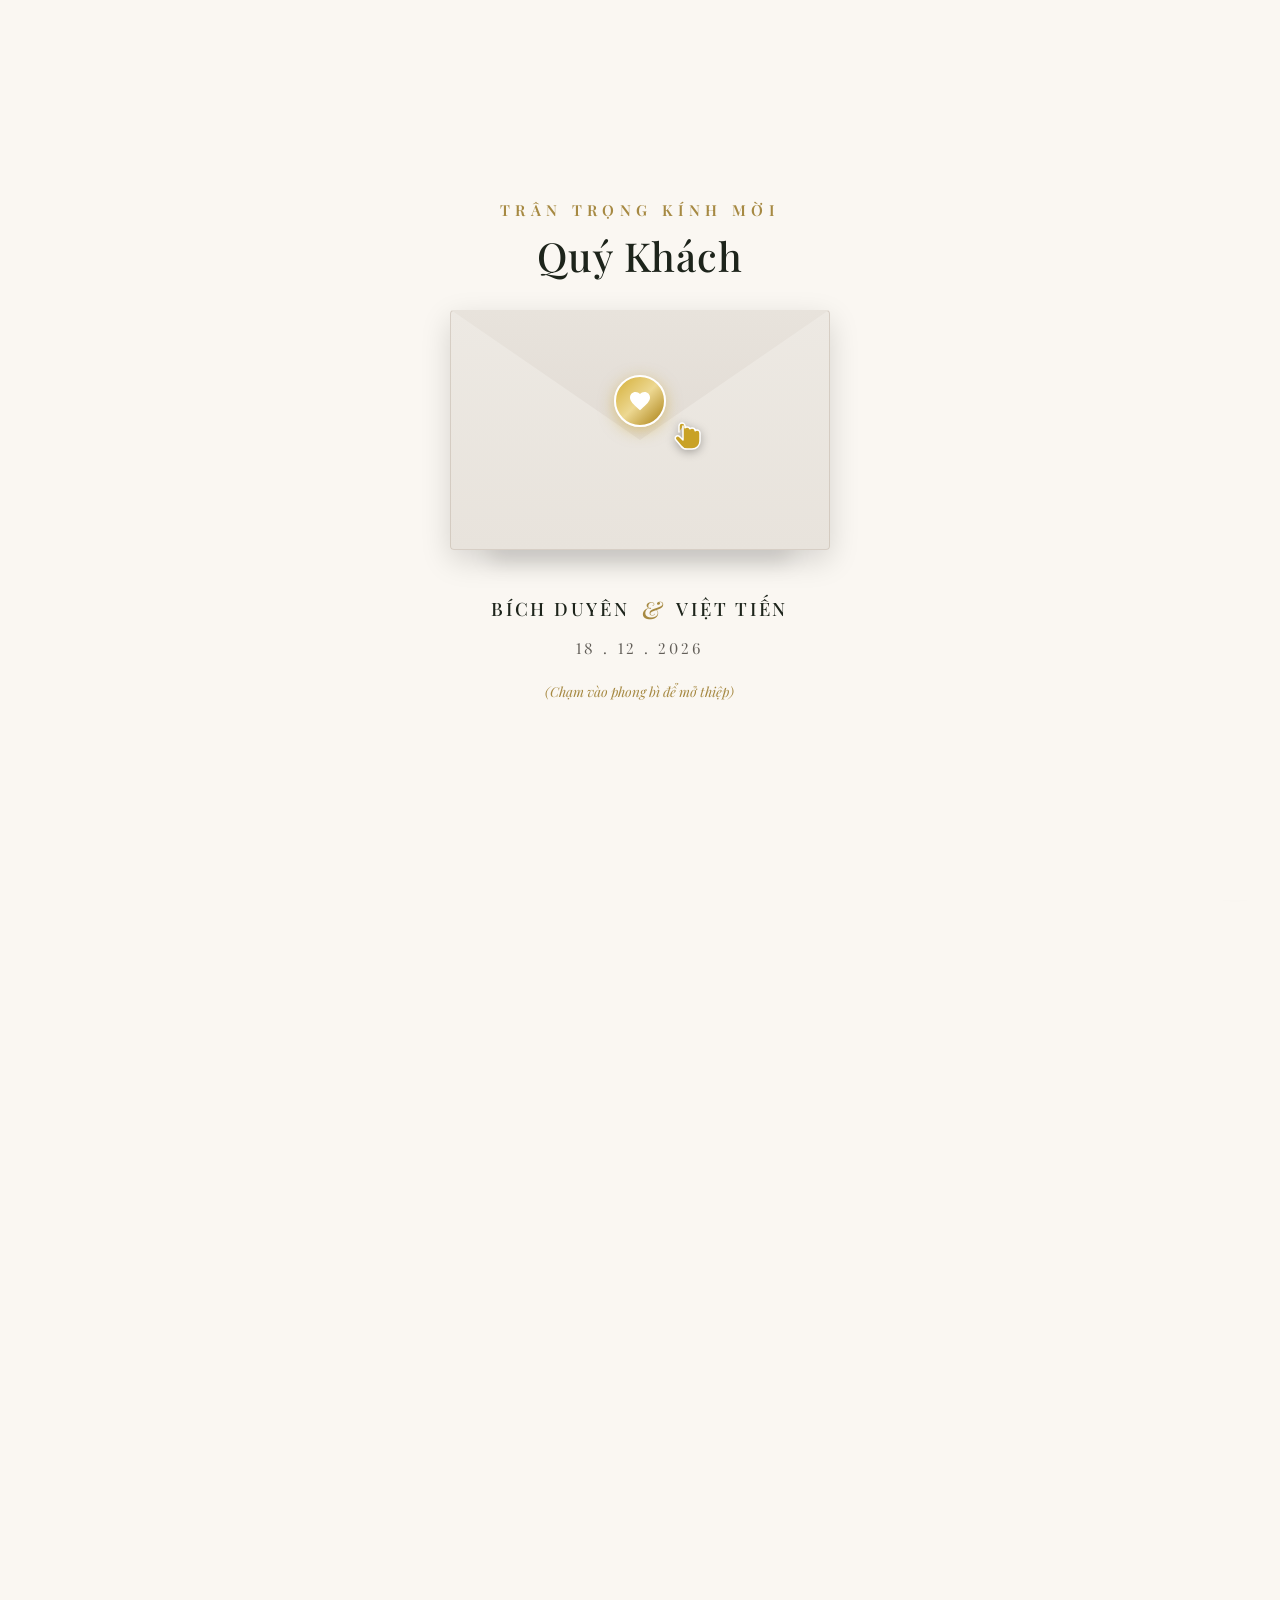
==== commit 2313f7f4: "update" ====
--- a/index.html
+++ b/index.html
@@ -324,7 +324,7 @@
         <div class="couple-card reveal-item">
           <div class="couple-avatar-wrap">
             <img decoding="async" src="image/avatar-bride.jpg" alt="Cô dâu Isave Nguyễn Thị Bích Duyên"
-              loading="lazy" />
+              class="avatar-bride-img" loading="lazy" />
           </div>
           <div class="couple-role-tag">CÔ DÂU</div>
           <h3 class="couple-name">ISAVE NGUYỄN THỊ BÍCH DUYÊN</h3>
@@ -531,7 +531,7 @@
         </div>
         <!-- 5. Ngoài trời -->
         <div class="gallery-item reveal-item is-revealed" onclick="GalleryController.openLightbox(4)">
-          <img decoding="async" src="image/wedding-01.jpg" alt="Nụ cười hạnh phúc (Ngoài trời)" loading="lazy" />
+          <img decoding="async" src="image/wedding-02.jpg" alt="Ánh mắt trao nhau (Ngoài trời)" loading="lazy" />
           <div class="gallery-item-overlay">
             <div class="gallery-zoom-icon"><svg width="20" height="20" viewBox="0 0 24 24" fill="none"
                 stroke="currentColor" stroke-width="2">
@@ -791,77 +791,7 @@
       <div class="wishes-feed-wrapper reveal-item delay-100">
         <h3 class="wishes-feed-title">Lời Chúc Từ Khách Quý</h3>
         <div id="wishes-feed" class="wishes-feed">
-          <div class="wish-card">
-            <div class="wish-header">
-              <div class="wish-author-info">
-                <div class="wish-avatar">M</div>
-                <div>
-                  <div class="wish-author-name">Minh Hiếu</div>
-                  <div class="wish-relation">Bạn thân • Cả hai</div>
-                </div>
-              </div>
-              <div class="wish-time">20:15 - 23/08/2026</div>
-            </div>
-            <div class="wish-text">Chúc hai bạn trăm năm hạnh phúc, đầu bạc răng long, sớm sinh quý tử nhé! Rất háo hức
-              chờ đến ngày cưới!</div>
-            <div class="wish-actions">
-              <button class="btn-like-wish liked">
-                <svg width="16" height="16" viewBox="0 0 24 24" fill="currentColor">
-                  <path
-                    d="M12 21.35l-1.45-1.32C5.4 15.36 2 12.28 2 8.5 2 5.42 4.42 3 7.5 3c1.74 0 3.41.81 4.5 2.09C13.09 3.81 14.76 3 16.5 3 19.58 3 22 5.42 22 8.5c0 3.78-3.4 6.86-8.55 11.54L12 21.35z" />
-                </svg>
-                <span class="like-count">12</span>
-              </button>
-            </div>
-          </div>
-
-          <div class="wish-card">
-            <div class="wish-header">
-              <div class="wish-author-info">
-                <div class="wish-avatar">T</div>
-                <div>
-                  <div class="wish-author-name">Thanh Trúc</div>
-                  <div class="wish-relation">Bạn cô dâu • Cô dâu</div>
-                </div>
-              </div>
-              <div class="wish-time">18:30 - 23/08/2026</div>
-            </div>
-            <div class="wish-text">Chúc mừng cô dâu xinh đẹp nhất trần đời! Chúc hai vợ chồng luôn ngọt ngào và hạnh
-              phúc như ngày đầu tiên!</div>
-            <div class="wish-actions">
-              <button class="btn-like-wish">
-                <svg width="16" height="16" viewBox="0 0 24 24" fill="currentColor">
-                  <path
-                    d="M12 21.35l-1.45-1.32C5.4 15.36 2 12.28 2 8.5 2 5.42 4.42 3 7.5 3c1.74 0 3.41.81 4.5 2.09C13.09 3.81 14.76 3 16.5 3 19.58 3 22 5.42 22 8.5c0 3.78-3.4 6.86-8.55 11.54L12 21.35z" />
-                </svg>
-                <span class="like-count">8</span>
-              </button>
-            </div>
-          </div>
-
-          <div class="wish-card">
-            <div class="wish-header">
-              <div class="wish-author-info">
-                <div class="wish-avatar">T</div>
-                <div>
-                  <div class="wish-author-name">Tuấn Anh</div>
-                  <div class="wish-relation">Đồng nghiệp chú rể • Chú rể</div>
-                </div>
-              </div>
-              <div class="wish-time">15:45 - 23/08/2026</div>
-            </div>
-            <div class="wish-text">Chúc mừng người anh em đã tìm được một nửa hoàn hảo. Chúc hai bạn một đời an yên và
-              thịnh vượng!</div>
-            <div class="wish-actions">
-              <button class="btn-like-wish">
-                <svg width="16" height="16" viewBox="0 0 24 24" fill="currentColor">
-                  <path
-                    d="M12 21.35l-1.45-1.32C5.4 15.36 2 12.28 2 8.5 2 5.42 4.42 3 7.5 3c1.74 0 3.41.81 4.5 2.09C13.09 3.81 14.76 3 16.5 3 19.58 3 22 5.42 22 8.5c0 3.78-3.4 6.86-8.55 11.54L12 21.35z" />
-                </svg>
-                <span class="like-count">15</span>
-              </button>
-            </div>
-          </div>
+          <!-- Hiển thị các lời chúc thực tế do khách gửi -->
         </div>
       </div>
     </div>
@@ -981,7 +911,9 @@
       <div class="thankyou-hearts">💛 💛 💛</div>
 
       <footer class="site-footer">
-        <p>© 2026 Bích Duyên &amp; Việt Tiến Wedding. All rights reserved. <a href="admin.html" style="opacity: 0.35; text-decoration: none; font-size: 0.75rem;" title="Trang quản trị khách mời">⚙️</a></p>
+        <p>© 2026 Bích Duyên &amp; Việt Tiến Wedding. All rights reserved. <a href="admin.html"
+            style="opacity: 0.35; text-decoration: none; font-size: 0.75rem;" title="Trang quản trị khách mời">⚙️</a>
+        </p>
       </footer>
     </div>
   </section>
@@ -1013,12 +945,15 @@
   <!-- Menu chọn bài hát popup -->
   <div id="music-drawer" class="music-drawer">
     <div class="music-drawer-header">
-      <span class="music-drawer-title">🎵 Danh Sách Nhạc Cưới</span>
+      <span class="music-drawer-title">🎵 Nhạc Cưới</span>
+      <button type="button" id="music-toggle-btn" class="music-toggle-btn" onclick="MusicPlayer.toggle();" title="Bật / Dừng phát nhạc">
+        <span id="music-toggle-label">⏸️ Dừng phát</span>
+      </button>
     </div>
     <ul id="playlist-items" class="playlist-list">
       <li class="playlist-item active" onclick="MusicPlayer.changeTrack(0); MusicPlayer.play();">
         <span>1. Lễ đường</span>
-        <span class="text-muted" style="font-size: 0.75rem;">Hồ Phi Nal</span>
+        <span class="text-muted" style="font-size: 0.75rem;">Kai Đinh</span>
       </li>
       <li class="playlist-item" onclick="MusicPlayer.changeTrack(1); MusicPlayer.play();">
         <span>2. Ta là của nhau</span>
@@ -1027,6 +962,14 @@
       <li class="playlist-item" onclick="MusicPlayer.changeTrack(2); MusicPlayer.play();">
         <span>3. Một đời</span>
         <span class="text-muted" style="font-size: 0.75rem;">14 Casper & Bon</span>
+      </li>
+      <li class="playlist-item" onclick="MusicPlayer.changeTrack(3); MusicPlayer.play();">
+        <span>4. I Do</span>
+        <span class="text-muted" style="font-size: 0.75rem;">911 Band</span>
+      </li>
+      <li class="playlist-item" onclick="MusicPlayer.changeTrack(4); MusicPlayer.play();">
+        <span>5. Beautiful In White</span>
+        <span class="text-muted" style="font-size: 0.75rem;">Shane Filan</span>
       </li>
     </ul>
   </div>
--- a/css/style.css
+++ b/css/style.css
@@ -1088,8 +1088,16 @@
   transition: transform 0.6s ease;
 }
 
+.couple-avatar-wrap img.avatar-bride-img {
+  transform: scale(1.15) translate(4%, 7%);
+}
+
 .couple-card:hover .couple-avatar-wrap img {
   transform: scale(1.08);
+}
+
+.couple-card:hover .couple-avatar-wrap img.avatar-bride-img {
+  transform: scale(1.24) translate(4%, 7%);
 }
 
 .couple-role-tag {
@@ -1889,13 +1897,7 @@
 }
 
 .lightbox-caption {
-  margin-top: 1rem;
-  color: rgba(255, 255, 255, 0.9);
-  font-size: 0.95rem;
-  letter-spacing: 0.05em;
-  font-family: var(--font-serif);
-  font-style: italic;
-  text-align: center;
+  display: none !important;
 }
 
 .lightbox-btn {
@@ -3094,6 +3096,38 @@
   color: var(--color-text-main);
 }
 
+.music-toggle-btn {
+  display: inline-flex;
+  align-items: center;
+  gap: 0.3rem;
+  padding: 0.25rem 0.6rem;
+  background: rgba(201, 162, 39, 0.12);
+  border: 1px solid var(--color-gold);
+  border-radius: 9999px;
+  font-size: 0.72rem;
+  font-weight: 600;
+  color: var(--color-gold-dark);
+  cursor: pointer;
+  transition: all 0.2s ease;
+  white-space: nowrap;
+}
+
+.music-toggle-btn:hover {
+  background: var(--color-gold);
+  color: #ffffff;
+}
+
+.music-toggle-btn.is-paused {
+  background: rgba(16, 185, 129, 0.12);
+  border-color: #10b981;
+  color: #059669;
+}
+
+.music-toggle-btn.is-paused:hover {
+  background: #10b981;
+  color: #ffffff;
+}
+
 .playlist-list {
   list-style: none;
   display: flex;
